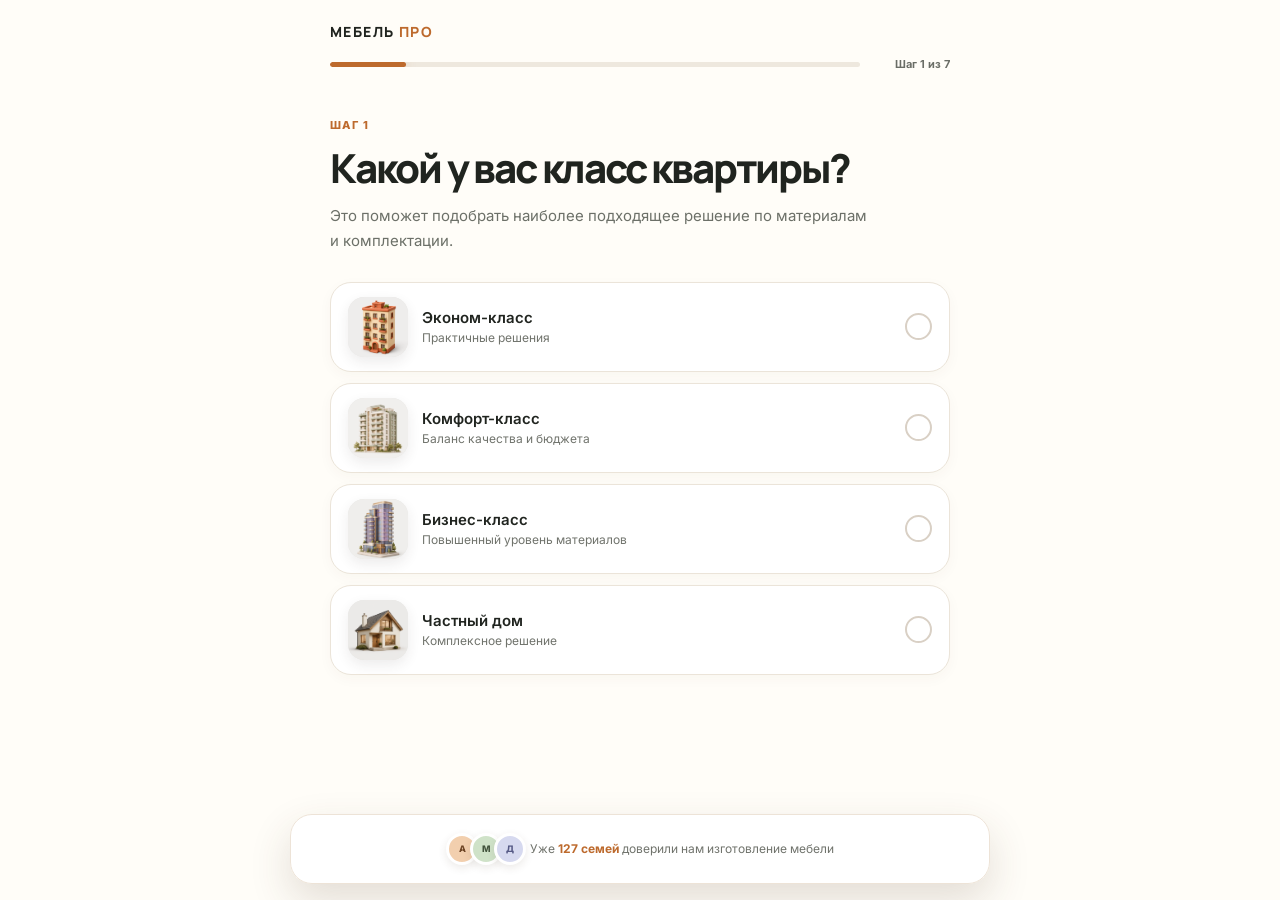
==== index.html @ 67e8ffb3 "ВЕРСИЯ КЛОДА" ====
<!doctype html>
<html lang="ru">
<head>
  <meta charset="utf-8">
  <meta name="viewport" content="width=device-width,initial-scale=1">
  <meta name="format-detection" content="telephone=no">
  <title>МЕБЕЛЬ ПРО — персональный проект мебели</title>
  <link rel="preconnect" href="https://fonts.googleapis.com">
  <link rel="preconnect" href="https://fonts.gstatic.com" crossorigin>
  <link href="https://fonts.googleapis.com/css2?family=Inter:wght@400;500;600;700&family=Manrope:wght@500;600;700;800&display=swap" rel="stylesheet">
  <link rel="stylesheet" href="styles.css">
</head>
<body>
  <svg class="svg-sprite" aria-hidden="true">
    <symbol id="i-building" viewBox="0 0 24 24"><path d="M5 21V4h10v17M9 8h2m-2 4h2m-2 4h2m4-7h4v12M3 21h18"/></symbol>
    <symbol id="i-layers" viewBox="0 0 24 24"><path d="m12 3 9 5-9 5-9-5 9-5Zm-9 10 9 5 9-5M3 17l9 5 9-5"/></symbol>
    <symbol id="i-briefcase" viewBox="0 0 24 24"><rect x="3" y="7" width="18" height="13" rx="2"/><path d="M8 7V5h8v2m-13 5h18M10 12v2h4v-2"/></symbol>
    <symbol id="i-house" viewBox="0 0 24 24"><path d="m3 11 9-8 9 8v10H5V9m5 12v-6h4v6"/></symbol>
    <symbol id="i-bolt" viewBox="0 0 24 24"><path d="m13 2-8 12h7l-1 8 8-12h-7l1-8Z"/></symbol>
    <symbol id="i-calendar" viewBox="0 0 24 24"><rect x="3" y="5" width="18" height="16" rx="2"/><path d="M8 3v4m8-4v4M3 10h18"/></symbol>
    <symbol id="i-eye" viewBox="0 0 24 24"><path d="M2 12s4-7 10-7 10 7 10 7-4 7-10 7S2 12 2 12Z"/><circle cx="12" cy="12" r="3"/></symbol>
    <symbol id="i-kitchen" viewBox="0 0 24 24"><path d="M3 5h18v14H3zM3 11h18M8 11v8m8-8v8M6 8h2m8 0h2"/></symbol>
    <symbol id="i-wardrobe" viewBox="0 0 24 24"><rect x="4" y="3" width="16" height="18" rx="1"/><path d="M12 3v18m-3-9h1m4 0h1"/></symbol>
    <symbol id="i-hanger" viewBox="0 0 24 24"><path d="M12 7a2 2 0 1 0-2-2m2 2v3L3 17h18l-9-7"/></symbol>
    <symbol id="i-bed" viewBox="0 0 24 24"><path d="M3 19v-8h18v8M5 11V7h6a3 3 0 0 1 3 3v1m-9 5h16M5 19v2m14-2v2"/></symbol>
    <symbol id="i-door" viewBox="0 0 24 24"><path d="M5 21V3h13v18M9 3v18m5-9h.01M3 21h18"/></symbol>
    <symbol id="i-mirror" viewBox="0 0 24 24"><rect x="6" y="3" width="12" height="15" rx="6"/><path d="M12 18v3m-4 0h8"/></symbol>
    <symbol id="i-bath" viewBox="0 0 24 24"><path d="M3 12h18v3a5 5 0 0 1-5 5H8a5 5 0 0 1-5-5v-3Zm2 0V6a3 3 0 0 1 6 0v1M7 20v2m10-2v2"/></symbol>
    <symbol id="i-tv" viewBox="0 0 24 24"><rect x="3" y="5" width="18" height="13" rx="2"/><path d="M8 22h8m-4-4v4"/></symbol>
    <symbol id="i-users" viewBox="0 0 24 24"><path d="M16 21v-2a4 4 0 0 0-4-4H6a4 4 0 0 0-4 4v2m7-10a4 4 0 1 0 0-8m13 18v-2a4 4 0 0 0-3-3.87m-2-11.9a4 4 0 0 1 0 7.75"/></symbol>
    <symbol id="i-star" viewBox="0 0 24 24"><path d="m12 2 3 6 6.5 1-4.7 4.6 1.1 6.4-5.9-3-5.9 3 1.1-6.4L2.5 9 9 8l3-6Z"/></symbol>
    <symbol id="i-check" viewBox="0 0 24 24"><path d="m5 12 4 4L19 6"/></symbol>
    <symbol id="i-arrow" viewBox="0 0 24 24"><path d="M5 12h14m-5-5 5 5-5 5"/></symbol>
    <symbol id="i-back" viewBox="0 0 24 24"><path d="M19 12H5m5-5-5 5 5 5"/></symbol>
    <symbol id="i-message" viewBox="0 0 24 24"><path d="M21 15a4 4 0 0 1-4 4H8l-5 3V7a4 4 0 0 1 4-4h10a4 4 0 0 1 4 4v8Z"/></symbol>
    <symbol id="i-shield" viewBox="0 0 24 24"><path d="M12 3 20 6v5c0 5-3.4 8.6-8 10-4.6-1.4-8-5-8-10V6l8-3Z"/><path d="m8.5 12 2.2 2.2 4.8-5"/></symbol>
    <symbol id="i-whatsapp" viewBox="0 0 24 24"><path d="M20.5 11.8a8.4 8.4 0 0 1-12.4 7.4L3.5 20.5l1.3-4.4a8.4 8.4 0 1 1 15.7-4.3Z"/><path d="M8.4 7.6c.2-.4.4-.4.7-.4h.5c.2 0 .4.1.5.4l.8 1.8c.1.3.1.5 0 .7l-.5.6c-.2.2-.2.4 0 .6.5.9 1.2 1.6 2.1 2.1.2.1.4.1.6 0l.6-.5c.2-.1.4-.1.7 0l1.8.8c.3.1.4.3.4.5v.5c0 .3-.1.5-.4.7-.4.2-.9.3-1.4.2-1-.2-2.2-.9-3.5-2.1-1.2-1.2-1.9-2.4-2.1-3.5-.1-.5 0-1 .2-1.4Z"/></symbol>
  </svg>

  <header class="topbar" id="topbar">
    <div class="brand">МЕБЕЛЬ <span>ПРО</span></div>
    <div class="progress-row">
      <div class="progress-track"><div class="progress-fill" id="progressFill"></div></div>
      <span class="progress-label" id="progressLabel">Шаг 1 из 7</span>
    </div>
  </header>

  <main class="quiz-shell" id="quizShell">
    <section class="step active" id="step-q1">
      <div class="step-label">Шаг 1</div>
      <h1>Какой у вас класс квартиры?</h1>
      <p class="step-description">Это поможет подобрать наиболее подходящее решение по материалам и комплектации.</p>
      <div class="option-list" id="q1-list"></div>
    </section>

    <section class="step" id="step-q2">
      <div class="step-label">Шаг 2</div>
      <h2>Когда нужна мебель?</h2>
      <p class="step-description">Учитываем ваши сроки, чтобы предложить реалистичный план работы.</p>
      <div class="option-list" id="q2-list"></div>
      <div class="step-actions">
        <button class="btn btn-secondary" onclick="prevStep('q2')"><svg><use href="#i-back"/></svg> Назад</button>
      </div>
    </section>

    <section class="step" id="step-q3">
      <div class="step-label">Шаг 3</div>
      <h2>Какая мебель вас интересует?</h2>
      <p class="step-description">Выберите основную зону — дальше соберём её персональную концепцию.</p>
      <div class="category-grid" id="q3-list"></div>
      <div class="step-actions single-back">
        <button class="btn btn-secondary" onclick="prevStep('q3')"><svg><use href="#i-back"/></svg> Назад</button>
      </div>
    </section>

    <section class="step" id="step-c1">
      <div class="step-label" id="c1-label">Шаг 4 · Конфигуратор</div>
      <h2 id="c1-title">Выберите форму</h2>
      <p class="step-description">Определим основу будущей композиции. Точные размеры уточним на замере.</p>
      <div class="photo-grid" id="c1-list"></div>
      <div class="step-actions">
        <button class="btn btn-secondary" onclick="prevStep('c1')"><svg><use href="#i-back"/></svg> Назад</button>
      </div>
    </section>

    <section class="step" id="step-c2">
      <div class="step-label">Шаг 5 · Конфигуратор</div>
      <h2>Выберите стиль</h2>
      <p class="step-description">Это задаст характер фасадов, материалов и деталей будущего проекта.</p>
      <div class="photo-grid" id="c2-list"></div>
      <div class="step-actions">
        <button class="btn btn-secondary" onclick="prevStep('c2')"><svg><use href="#i-back"/></svg> Назад</button>
      </div>
    </section>

    <section class="step" id="step-c3">
      <div class="step-label">Шаг 6 · Конфигуратор</div>
      <h2>Добавьте важные детали</h2>
      <p class="step-description">Выберите несколько вариантов — можно отметить все подходящие детали.</p>
      <div class="photo-grid" id="c3-list"></div>
      <div class="step-actions">
        <button class="btn btn-secondary" onclick="prevStep('c3')"><svg><use href="#i-back"/></svg> Назад</button>
        <button class="btn btn-primary" onclick="nextStep('c3')">Продолжить <svg><use href="#i-arrow"/></svg></button>
      </div>
    </section>

    <section class="step" id="step-form">
      <div class="step-label">Шаг 7 · Почти готово</div>
      <h2>Куда отправить результат?</h2>
      <p class="step-description">Оставьте контакты, чтобы получить ориентир по стоимости. После этого вы перейдёте на страницу с полезными материалами и сможете написать менеджеру в WhatsApp.</p>
      <div class="form-card">
        <label for="inp-name">Ваше имя</label>
        <input id="inp-name" type="text" autocomplete="given-name" placeholder="Как вас зовут?">
        <span class="field-error" id="err-name">Пожалуйста, введите имя</span>
        <label for="inp-phone">Номер WhatsApp</label>
        <input id="inp-phone" type="tel" autocomplete="tel" value="+7 " placeholder="+7 (___) ___-__-__">
        <span class="field-error" id="err-phone">Введите корректный номер телефона</span>
        <p class="privacy">Нажимая кнопку, вы соглашаетесь на обработку данных для связи по вашей заявке.</p>
      </div>
      <div class="step-actions">
        <button class="btn btn-secondary" onclick="prevStep('form')"><svg><use href="#i-back"/></svg> Назад</button>
        <button class="btn btn-primary" onclick="submitForm()">Создать проект <svg><use href="#i-arrow"/></svg></button>
      </div>
    </section>

    <section class="step loading-step" id="step-loading">
      <div class="loading-mark"><span></span><span></span><span></span></div>
      <div class="step-label">Персональная подборка</div>
      <h2>Создаём ваш проект</h2>
      <p class="step-description">Собираем выбранные параметры в единую концепцию.</p>
      <div class="loading-list" id="loadingList">
        <div><i></i><span>Анализируем выбранную конфигурацию</span></div>
        <div><i></i><span>Подбираем материалы и стиль</span></div>
        <div><i></i><span>Формируем концепцию</span></div>
        <div><i></i><span>Рассчитываем ориентировочную стоимость</span></div>
      </div>
    </section>

        <section class="step result-step" id="step-result">
      <div class="result-status"><div class="status-check"><svg><use href="#i-check"/></svg></div><div class="step-label">Персональная концепция готова</div><h2 id="resultHeadline">Ваша концепция готова</h2></div>
      <div class="result-badges" id="resultParams"></div><div class="result-details" id="resultDetails"></div>
      <div class="estimate"><span>Ориентировочная стоимость</span><strong id="priceValue">от 800 000 до 1 500 000 ₸</strong><p id="priceHeadline">Это предварительный ориентир. Точную конфигурацию и смету подготовим после бесплатного замера.</p></div>
      <a class="btn-whatsapp" id="waMainBtn" href="#" target="_blank" rel="noopener"><svg><use href="#i-whatsapp"/></svg> Обсудить бесплатный замер в WhatsApp</a>
      <div class="reference-hero reference-hero--big"><div class="insta-mock"><div class="insta-mock-head"><span class="insta-avatar">🛋️</span><b>furniture_pro</b><span class="insta-dots">•••</span></div><div class="insta-mock-photo"><div class="insta-furniture-art"><span>✦</span></div></div></div><div class="reference-hero-body"><span class="section-label">Есть референс?</span><h3>Мы реализуем любую вашу фантазию</h3><p>Нашли красивую мебель в Pinterest, Instagram или Google — просто пришлите фото. Адаптируем дизайн один в один под размеры и материалы вашего пространства.</p><div class="reference-sources"><span>📌 Pinterest</span><span>📷 Instagram</span><span>🔍 Google</span></div><a class="btn-whatsapp" href="https://wa.me/77766387416?text=Здравствуйте!%20Хочу%20прислать%20референс%20мебели" target="_blank" rel="noopener"><svg><use href="#i-whatsapp"/></svg> Отправить референс менеджеру</a></div></div>
    </section>
  </main>

  <aside class="trust-dock" id="trustDock">
    <div class="trust-message">
      <div class="buyer-avatars" aria-hidden="true"><span>А</span><span>М</span><span>Д</span></div>
      <span>Уже <strong>127 семей</strong> доверили нам изготовление мебели</span>
    </div>
  </aside>

  <div class="warming" id="warming">
    

    <section class="portfolio-section content-section">
      <header><span class="section-label">Портфолио</span><h2>Реализованные проекты</h2></header>
      <div class="portfolio-track" id="portfolioCarousel"></div>
    </section>

    <section class="process-section content-section">
      <div class="section-copy"><span class="section-label">Без хаоса и сюрпризов</span><h2>Процесс работы с нами</h2><p>Фиксируем каждый этап и сроки заранее: вы понимаете, что происходит сегодня и когда мебель будет у вас дома.</p></div>
      <div class="process-list" id="processSteps"></div>
    </section>

            <section class="payment-section content-section"><div class="section-copy"><span class="section-label">Безопасная оплата</span><h2>Прозрачная схема — от договора до установки</h2><p>Каждый этап оплаты привязан к результату: вы платите за уже сделанную работу, а не за обещания.</p></div><div class="payment-chain"><div class="chain-step"><span class="chain-icon">📄</span><b>Договор</b><small>Фиксируем проект, сроки и стоимость</small></div><div class="chain-arrow">→</div><div class="chain-step"><span class="chain-icon">💰</span><b>Предоплата 30%</b><small>Запускаем производство</small></div><div class="chain-arrow">→</div><div class="chain-step"><span class="chain-icon">🛠️</span><b>Установка</b><small>Монтируем мебель у вас дома</small></div><div class="chain-arrow">→</div><div class="chain-step"><span class="chain-icon">✓</span><b>Оплата 70%</b><small>После проверки результата</small></div></div><a class="btn-whatsapp payment-whatsapp" href="https://wa.me/77766387416" target="_blank" rel="noopener"><svg><use href="#i-whatsapp"/></svg> Уточнить условия оплаты</a></section><section class="reviews-section content-section">
      <header><span class="section-label">Отзывы</span><h2>Что говорят владельцы наших проектов</h2></header>
      <div class="reviews-grid" id="reviewsList"></div>
    </section>

    <section class="faq-section content-section">
      <div><span class="section-label">Вопросы и ответы</span><h2>Что важно знать до начала проекта</h2></div>
      <div id="faqList"></div>
    </section>

            <section class="final-cta content-section"><div class="final-cta-simple"><span class="section-label">Готовы обсудить проект?</span><h2>Напишите нам — рассчитаем стоимость и согласуем бесплатный замер</h2><a class="btn-whatsapp" href="https://wa.me/77766387416" target="_blank" rel="noopener"><svg><use href="#i-whatsapp"/></svg> Написать в WhatsApp</a></div></section>
  </div>

  <script src="script.js"></script>
</body>
</html>
---- styles.css ----
:root{--bg:#fffdf8;--card:#fff;--soft:#f8f0e5;--text:#20241f;--muted:#70736c;--line:#ece5da;--accent:#bd6a2d;--accent-hover:#9f521e;--accent-soft:#f8e5d3;--sage:#dfeadc;--sky:#dcecf2;--peach:#f8dfcc;--lavender:#e5e0f2;--butter:#f7e9b8;--wa:#25d366;--shadow:0 15px 38px rgba(86,61,36,.09)}
*{box-sizing:border-box}html{scroll-behavior:smooth}body{margin:0;background:var(--bg);color:var(--text);font-family:Inter,Arial,sans-serif;-webkit-font-smoothing:antialiased}button,input{font:inherit}button,a{-webkit-tap-highlight-color:transparent}.svg-sprite{position:absolute;width:0;height:0;overflow:hidden}.topbar{position:sticky;top:0;z-index:40;width:min(620px,calc(100% - 32px));margin:auto;padding:22px 0 15px;background:rgba(248,246,242,.94);backdrop-filter:blur(14px)}.brand{font-family:Manrope,sans-serif;font-size:13px;letter-spacing:.1em;font-weight:800;margin-bottom:16px}.brand span{color:var(--accent)}.progress-row{display:flex;align-items:center;gap:12px}.progress-track{height:4px;flex:1;background:#e8e1d7;border-radius:99px;overflow:hidden}.progress-fill{height:100%;width:14.285%;background:var(--accent);border-radius:99px;transition:width .45s cubic-bezier(.22,1,.36,1)}.progress-label{min-width:78px;text-align:right;font-size:11px;color:var(--muted);font-weight:600}.quiz-shell{width:min(620px,calc(100% - 32px));margin:0 auto;padding:32px 0 120px;min-height:calc(100vh - 100px)}.step{display:none;opacity:0;transform:translateY(18px)}.step.active{display:block;animation:stepIn .5s cubic-bezier(.22,1,.36,1) forwards}@keyframes stepIn{to{opacity:1;transform:none}}.step-label,.section-label{display:block;margin-bottom:13px;color:var(--accent);font-size:11px;font-weight:700;text-transform:uppercase;letter-spacing:.13em}.step h1,.step h2,.content-section h2{font-family:Manrope,sans-serif;margin:0;color:var(--text);font-weight:700;letter-spacing:-.045em;line-height:1.13}.step h1,.step h2{font-size:clamp(29px,6vw,40px)}.step-description{margin:14px 0 28px;color:var(--muted);font-size:14px;line-height:1.65;max-width:540px}.option-list{display:grid;gap:11px}.option{width:100%;min-height:72px;padding:14px 16px;border:1px solid var(--line);border-radius:18px;background:var(--card);display:flex;align-items:center;gap:14px;text-align:left;color:var(--text);cursor:pointer;transition:transform .22s,border-color .22s,background .22s,box-shadow .22s}.option:hover{transform:translateY(-2px);border-color:#cfb69d;box-shadow:var(--shadow)}.option.selected{border-color:var(--accent);background:#fcf8f3;box-shadow:0 0 0 3px rgba(169,119,70,.1)}.option-icon,.category-icon{display:grid;place-items:center;flex:none;background:var(--soft);color:var(--accent)}.option-icon{width:42px;height:42px;border-radius:13px}.option-icon svg,.category-icon svg{width:21px;height:21px;fill:none;stroke:currentColor;stroke-width:1.7;stroke-linecap:round;stroke-linejoin:round}.option-text strong{display:block;font-size:14px;font-weight:600}.option-text small{display:block;margin-top:3px;color:var(--muted);font-size:11px}.option-check{margin-left:auto;width:24px;height:24px;border:1.5px solid #d9d0c5;border-radius:50%;display:grid;place-items:center;color:white;transition:.22s}.option-check svg{width:14px;height:14px;fill:none;stroke:currentColor;stroke-width:2.2}.option.selected .option-check{border-color:var(--accent);background:var(--accent)}.category-grid{display:grid;grid-template-columns:repeat(2,1fr);gap:11px}.category-option{min-height:132px;padding:16px;border:1px solid var(--line);border-radius:20px;background:var(--card);color:var(--text);display:flex;flex-direction:column;align-items:flex-start;justify-content:space-between;text-align:left;cursor:pointer;transition:.22s}.category-option:hover{transform:translateY(-2px);box-shadow:var(--shadow)}.category-option.selected{border-color:var(--accent);background:#fcf8f3;box-shadow:0 0 0 3px rgba(169,119,70,.1)}.category-icon{width:44px;height:44px;border-radius:14px}.category-option span:last-child{font-size:13px;font-weight:600}.category-option.selected .category-icon{background:var(--accent);color:white}.step-actions{display:flex;gap:10px;margin-top:26px}.step-actions .btn-primary{flex:1}.single-back{justify-content:flex-start}.single-back .btn-secondary{flex:0}.btn{min-height:52px;border-radius:15px;padding:13px 19px;border:0;display:inline-flex;align-items:center;justify-content:center;gap:9px;font-size:13px;font-weight:700;cursor:pointer;transition:transform .2s,background .2s,box-shadow .2s,opacity .2s}.btn svg{width:18px;height:18px;fill:none;stroke:currentColor;stroke-width:1.8}.btn-primary{background:var(--accent);color:white;box-shadow:0 10px 24px rgba(169,119,70,.2)}.btn-primary:hover:not(:disabled){background:var(--accent-hover);transform:translateY(-1px)}.btn-primary:disabled{opacity:.38;cursor:not-allowed;box-shadow:none}.btn-secondary{background:transparent;color:var(--muted);border:1px solid var(--line)}.btn-secondary:hover{background:var(--card);color:var(--text)}.photo-grid{display:grid;grid-template-columns:repeat(2,1fr);gap:12px}.photo-option{position:relative;overflow:hidden;border:1px solid var(--line);border-radius:20px;background:var(--card);color:var(--text);text-align:left;padding:0;cursor:pointer;transition:transform .25s,border-color .25s,box-shadow .25s}.photo-option:hover{transform:translateY(-3px);box-shadow:var(--shadow)}.photo-option.selected{border-color:var(--accent);box-shadow:0 0 0 3px rgba(169,119,70,.12)}.photo-option img,.photo-placeholder{display:block;width:100%;aspect-ratio:4/3;object-fit:cover}.photo-placeholder{position:relative;background:var(--soft)}.photo-placeholder:before{content:"";position:absolute;inset:19% 17%;border:1px solid #cbb8a6;border-radius:9px}.photo-placeholder:after{content:"Визуал в разработке";position:absolute;left:12px;bottom:10px;font-size:9px;letter-spacing:.08em;text-transform:uppercase;color:var(--accent);font-weight:700}.photo-caption{display:flex;align-items:center;justify-content:space-between;gap:8px;padding:13px 14px 15px;font-size:12px;font-weight:600}.photo-check{position:absolute;right:10px;top:10px;width:25px;height:25px;border-radius:50%;background:rgba(255,255,255,.92);border:1px solid #d8cfc5;display:grid;place-items:center;color:transparent}.photo-check svg{width:14px;height:14px;fill:none;stroke:currentColor;stroke-width:2.2}.photo-option.selected .photo-check{background:var(--accent);border-color:var(--accent);color:white}.form-card{padding:22px;border:1px solid var(--line);border-radius:22px;background:var(--card);box-shadow:var(--shadow)}.form-card label{display:block;margin:16px 0 7px;font-size:10px;font-weight:700;letter-spacing:.1em;text-transform:uppercase;color:var(--muted)}.form-card label:first-child{margin-top:0}.form-card input{width:100%;height:53px;padding:0 15px;border:1px solid var(--line);border-radius:14px;background:var(--bg);outline:none;color:var(--text);font-size:14px;transition:.2s}.form-card input:focus{border-color:var(--accent);background:white;box-shadow:0 0 0 3px rgba(169,119,70,.09)}.form-card input.error{border-color:#bb5545}.field-error{display:none;margin-top:6px;color:#bb5545;font-size:11px}.field-error.show{display:block}.privacy{margin:14px 0 0;color:#9a958e;font-size:10px;line-height:1.5}.trust-dock{position:fixed;left:50%;bottom:16px;z-index:50;transform:translateX(-50%);width:min(640px,calc(100% - 24px));min-height:54px;padding:10px 14px;border:1px solid rgba(229,222,212,.9);border-radius:18px;background:rgba(255,255,255,.9);backdrop-filter:blur(16px);box-shadow:0 16px 40px rgba(44,35,27,.12);display:flex;align-items:center;justify-content:space-between;gap:12px;color:var(--muted);font-size:10px;transition:.3s}.trust-dock>div{display:flex;align-items:center;gap:9px}.trust-dock svg{width:18px;height:18px;fill:none;stroke:var(--accent);stroke-width:1.7;flex:none}.trust-dock .rating{color:var(--text);font-size:12px}.trust-dock.hidden{opacity:0;transform:translate(-50%,20px);pointer-events:none}.loading-step{text-align:center;padding-top:50px}.loading-mark{height:74px;display:flex;align-items:flex-end;justify-content:center;gap:7px;margin-bottom:26px}.loading-mark span{width:9px;border-radius:99px;background:var(--accent);animation:bars 1.2s ease-in-out infinite}.loading-mark span:nth-child(1){height:30px}.loading-mark span:nth-child(2){height:55px;animation-delay:.15s}.loading-mark span:nth-child(3){height:40px;animation-delay:.3s}@keyframes bars{50%{height:20px;opacity:.45}}.loading-list{margin:30px auto 0;max-width:430px;text-align:left;display:grid;gap:12px}.loading-list div{display:flex;align-items:center;gap:11px;color:#99938b;font-size:12px;transition:.35s}.loading-list i{width:20px;height:20px;border:1px solid var(--line);border-radius:50%;position:relative}.loading-list div.done{color:var(--text)}.loading-list div.done i{background:var(--accent);border-color:var(--accent)}.loading-list div.done i:after{content:"";position:absolute;width:5px;height:9px;border-right:2px solid white;border-bottom:2px solid white;transform:rotate(45deg);left:7px;top:3px}.result-visual{overflow:hidden;margin-bottom:27px;border-radius:24px;background:var(--soft);box-shadow:var(--shadow)}.result-visual img,.result-visual .photo-placeholder{aspect-ratio:16/10;width:100%;object-fit:cover}.result-badges{display:flex;flex-wrap:wrap;gap:7px;margin:20px 0}.badge{padding:7px 11px;border-radius:99px;background:var(--accent-soft);border:1px solid #dfc8b2;color:#77502f;font-size:10px;font-weight:600}.result-details{display:flex;gap:10px;overflow-x:auto;padding:4px 0}.detail-mini{min-width:82px;padding:11px;border:1px solid var(--line);border-radius:15px;background:white;font-size:10px;color:var(--muted)}.estimate{margin:22px 0;padding:22px;border-radius:20px;background:#262523;color:white}.estimate span{display:block;margin-bottom:7px;color:#c9c3bc;font-size:10px;text-transform:uppercase;letter-spacing:.1em}.estimate strong{display:block;font-family:Manrope,sans-serif;font-size:clamp(22px,5vw,29px);letter-spacing:-.045em}.estimate p{margin:8px 0 0;color:#aaa59f;font-size:11px;line-height:1.5}.btn-whatsapp{width:100%;min-height:54px;padding:14px 19px;border-radius:16px;background:var(--wa);color:#103b21;text-decoration:none;display:flex;align-items:center;justify-content:center;gap:10px;font-size:13px;font-weight:700;transition:.2s}.btn-whatsapp:hover{transform:translateY(-2px);box-shadow:0 12px 28px rgba(37,211,102,.2)}.btn-whatsapp svg{width:20px;height:20px;fill:none;stroke:currentColor;stroke-width:1.8}.reference-card{margin-top:16px;padding:19px;border:1px solid var(--line);border-radius:20px;background:var(--card);display:flex;align-items:center;justify-content:space-between;gap:18px}.reference-card span{font-size:9px;text-transform:uppercase;letter-spacing:.1em;color:var(--accent);font-weight:700}.reference-card h3{margin:5px 0 0;font-family:Manrope,sans-serif;font-size:14px;line-height:1.35}.reference-card a{flex:none;color:var(--accent-hover);font-size:11px;font-weight:700}.warming{display:none;background:var(--bg)}.warming.visible{display:block;animation:stepIn .6s ease forwards}.content-section{width:min(1080px,calc(100% - 32px));margin:auto;padding:90px 0;border-top:1px solid var(--line)}.content-section h2{font-size:clamp(31px,5vw,54px);max-width:760px}.content-section p{color:var(--muted);font-size:14px;line-height:1.75}.warm-hero>div:first-child{max-width:760px}.stats{margin-top:50px;display:grid;grid-template-columns:repeat(3,1fr);border:1px solid var(--line);border-radius:24px;overflow:hidden;background:var(--line);gap:1px}.stats div{padding:28px;background:var(--card)}.stats strong{display:block;font-family:Manrope,sans-serif;color:var(--accent);font-size:34px;letter-spacing:-.06em}.stats span{font-size:11px;color:var(--muted)}.portfolio-section header,.reviews-section header{display:flex;justify-content:space-between;align-items:flex-end;gap:30px;margin-bottom:34px}.portfolio-track{display:flex;gap:14px;overflow-x:auto;padding-bottom:10px;scroll-snap-type:x mandatory}.case-card{flex:0 0 280px;overflow:hidden;border-radius:22px;background:var(--card);border:1px solid var(--line);scroll-snap-align:start}.case-card .photo-placeholder{aspect-ratio:4/3}.case-info{padding:16px}.case-info strong{font-size:13px}.case-info span{display:block;margin-top:4px;color:var(--muted);font-size:10px}.process-section{display:grid;grid-template-columns:.9fr 1.1fr;gap:70px}.section-copy{position:sticky;top:120px;align-self:start}.process-list{display:grid}.process-item{display:grid;grid-template-columns:42px 1fr;gap:18px;padding:24px 0;border-top:1px solid var(--line)}.process-item b{color:var(--accent);font-size:11px}.process-item h3{margin:0 0 7px;font-family:Manrope,sans-serif;font-size:17px}.process-item p{margin:0;font-size:12px}.payment-section{display:grid;grid-template-columns:1fr 1fr;align-items:center;gap:70px}.payment-visual{display:flex;align-items:center;gap:16px}.payment-visual div{flex:1;padding:26px;border:1px solid var(--line);border-radius:22px;background:var(--card);text-align:center}.payment-visual strong{display:block;font-family:Manrope,sans-serif;font-size:36px;color:var(--accent)}.payment-visual span{font-size:10px;color:var(--muted)}.payment-visual i{width:32px;height:1px;background:var(--line)}.reviews-grid{display:grid;grid-template-columns:repeat(3,1fr);gap:12px}.review{padding:22px;border:1px solid var(--line);border-radius:22px;background:var(--card)}.review strong{font-size:12px}.review small{display:block;margin:4px 0 14px;color:var(--muted);font-size:9px}.review p{margin:0;font-size:11px}.faq-section{display:grid;grid-template-columns:.8fr 1.2fr;gap:70px}.faq-item{border-top:1px solid var(--line)}.faq-question{width:100%;padding:21px 0;border:0;background:none;display:flex;align-items:center;justify-content:space-between;gap:15px;text-align:left;font-weight:600;color:var(--text)}.faq-question span:last-child{font-size:22px;color:var(--accent);transition:.25s}.faq-answer{max-height:0;overflow:hidden;color:var(--muted);font-size:12px;line-height:1.65;transition:max-height .35s}.faq-item.open .faq-answer{max-height:220px;padding-bottom:19px}.faq-item.open .faq-question span:last-child{transform:rotate(45deg)}.final-cta{text-align:center;border:0}.final-cta h2{margin-inline:auto}.final-cta p{margin-bottom:25px}.final-cta .btn-whatsapp{max-width:360px;margin:auto}
@media(max-width:720px){.topbar,.quiz-shell{width:min(100% - 28px,620px)}.topbar{padding-top:17px}.quiz-shell{padding-top:24px}.category-option{min-height:116px}.step-actions{position:relative}.btn{padding-inline:15px}.photo-grid{gap:10px}.content-section{padding:60px 0}.stats{grid-template-columns:1fr}.portfolio-section header,.reviews-section header{display:block}.process-section,.payment-section,.faq-section{grid-template-columns:1fr;gap:34px}.section-copy{position:static}.reviews-grid{grid-template-columns:1fr}.reference-card{display:block}.reference-card a{display:inline-block;margin-top:14px}.trust-dock{bottom:8px}.trust-dock .rating{display:none}}@media(max-width:390px){.category-grid{gap:8px}.category-option{min-height:108px;padding:13px}.photo-caption{padding-inline:10px}.step h1,.step h2{font-size:27px}.trust-dock{font-size:9px}}
@media(prefers-reduced-motion:reduce){*,*::before,*::after{scroll-behavior:auto!important;animation-duration:.01ms!important;transition-duration:.01ms!important}}

/* Rich answer illustrations */
.option-icon{position:relative;isolation:isolate;width:50px;height:50px;border:0;border-radius:16px;overflow:hidden;box-shadow:inset 0 -5px 0 rgba(73,52,35,.07),0 5px 12px rgba(63,47,33,.1);transition:transform .22s,box-shadow .22s}
.option-icon::before{content:"";position:absolute;width:24px;height:24px;right:-5px;top:-4px;border-radius:50%;background:rgba(255,255,255,.65);z-index:-1}
.option-icon::after{content:"";position:absolute;width:17px;height:7px;left:17px;bottom:5px;border-radius:50%;background:rgba(50,40,30,.12);filter:blur(3px);z-index:-1}
.option-icon svg{width:25px;height:25px;stroke-width:1.9;filter:drop-shadow(0 2px 1px rgba(55,38,26,.13));transform:translateY(-1px)}
.option:hover .option-icon,.option.selected .option-icon{transform:translateY(-2px) rotate(-2deg);box-shadow:inset 0 -5px 0 rgba(73,52,35,.06),0 8px 16px rgba(63,47,33,.13)}
.option-icon--econom{background:#ffe2b8;color:#a85628}.option-icon--comfort{background:#dcebcf;color:#497248}.option-icon--business{background:#dedcf3;color:#5d568f}.option-icon--private-house{background:#d8ecf0;color:#35717c}
.option-icon--urgent{background:#ffe1bd;color:#bd612b}.option-icon--month{background:#dce8f5;color:#426f9f}.option-icon--looking{background:#eadcf0;color:#84568c}

/* Stronger social-proof dock */
.trust-dock{width:min(700px,calc(100% - 24px));min-height:70px;padding:11px 18px;border-radius:22px;font-size:12px;background:rgba(255,255,255,.95)}
.trust-message,.rating{display:flex;align-items:center}.trust-message{gap:15px;line-height:1.35}.trust-message>span>strong{color:var(--text);font-weight:700}
.buyer-avatars{display:flex;min-width:75px}.buyer-avatars span{width:32px;height:32px;margin-right:-8px;border:2px solid white;border-radius:50%;display:grid;place-items:center;background:#f2cfae;color:#704727;font-size:9px;font-weight:800;box-shadow:0 3px 9px rgba(65,49,34,.1)}.buyer-avatars span:nth-child(2){background:#cfe2c8;color:#43543d}.buyer-avatars span:nth-child(3){background:#d6d9ef;color:#555985}
.trust-dock .rating{flex:none;gap:9px;color:var(--text)}.rating-stars{display:flex;gap:2px}.trust-dock .rating-stars svg{width:16px;height:16px;fill:#e1a13b;stroke:#e1a13b;stroke-width:1.5}.trust-dock .rating strong{font-family:Manrope,sans-serif;font-size:16px}
@media(max-width:720px){.trust-dock{min-height:66px;padding:9px 12px}.trust-message{gap:10px;font-size:11px}.buyer-avatars{min-width:65px}.buyer-avatars span{width:29px;height:29px}.trust-dock .rating{display:flex}.rating-stars svg:nth-child(n+4){display:none}.trust-dock .rating-stars svg{width:15px;height:15px}.trust-dock .rating strong{font-size:14px}}
@media(max-width:430px){.trust-message{font-size:10px}.trust-message>span{max-width:190px}.buyer-avatars{min-width:58px}.buyer-avatars span{width:27px;height:27px}.rating-stars{display:none}}

/* Reference-inspired bright art direction */
body{background:var(--bg);background-image:radial-gradient(circle at 8% 9%,rgba(247,233,184,.26) 0 5%,transparent 5.2%),radial-gradient(circle at 93% 34%,rgba(220,236,242,.3) 0 7%,transparent 7.2%)}
.topbar{background:rgba(255,253,248,.94)}.brand{font-size:14px}.brand span{color:var(--accent)}.progress-track{height:5px;background:#eee8de}.progress-fill{background:var(--accent);box-shadow:0 0 12px rgba(189,106,45,.28)}.progress-label{color:#6a6d66;font-weight:700}
.step-label,.section-label{color:var(--accent);font-weight:800}.step h1,.step h2{font-weight:800;letter-spacing:-.055em}.step-description{font-size:15px;color:#6c7068}
.option{min-height:80px;padding:14px 17px;border-radius:21px;border-color:#ebe4d9;box-shadow:0 4px 14px rgba(75,57,38,.035)}.option:hover{border-color:#d89b6c;box-shadow:0 14px 30px rgba(92,61,34,.11)}.option.selected{border-color:var(--accent);background:#fff8f1;box-shadow:0 0 0 4px rgba(189,106,45,.11),0 12px 26px rgba(102,62,27,.09)}.option-text strong{font-size:15px}.option-text small{font-size:12px}.option-check{width:27px;height:27px;background:#fff;border-width:2px}.option.selected .option-check{background:var(--accent);border-color:var(--accent)}
.option-icon{width:55px;height:55px;border-radius:18px;box-shadow:inset 0 -6px 0 rgba(73,52,35,.07),0 7px 15px rgba(63,47,33,.12)}.option-icon::before{width:28px;height:28px}.option-icon::after{width:23px;left:16px}.option-icon svg{width:29px;height:29px;stroke-width:2;filter:drop-shadow(0 3px 1px rgba(55,38,26,.16))}
.option-icon--econom{background:#ffdca8;color:#a84f22}.option-icon--comfort{background:#cae6c1;color:#3f7846}.option-icon--business{background:#d9d2f2;color:#62549d}.option-icon--private-house{background:#cce9ed;color:#277887}.option-icon--urgent{background:#ffd3ac;color:#b95725}.option-icon--month{background:#cfe4f7;color:#3975a6}.option-icon--looking{background:#ead0ef;color:#88518f}
.btn{min-height:57px;border-radius:18px;font-size:14px}.btn-primary{background:var(--accent);box-shadow:0 13px 27px rgba(189,106,45,.25)}.btn-primary:hover:not(:disabled){background:var(--accent-hover);box-shadow:0 16px 31px rgba(159,82,30,.24)}.btn-secondary{background:#fff;border-color:#e8e0d4}
.category-grid{gap:13px}.category-option{position:relative;overflow:hidden;min-height:145px;border:0;border-radius:24px;box-shadow:0 8px 22px rgba(72,56,38,.07)}.category-option:nth-child(6n+1){background:#f9e8d8}.category-option:nth-child(6n+2){background:#e5efdf}.category-option:nth-child(6n+3){background:#e1edf3}.category-option:nth-child(6n+4){background:#ede7f5}.category-option:nth-child(6n+5){background:#f8edc9}.category-option:nth-child(6n+6){background:#f3dfdc}.category-option::after{content:"";position:absolute;width:72px;height:72px;right:-22px;top:-24px;border-radius:50%;background:rgba(255,255,255,.5)}.category-option:hover{transform:translateY(-4px) scale(1.01);box-shadow:0 16px 31px rgba(76,56,36,.12)}.category-option.selected{border:2px solid var(--accent);background:#fff6ed;box-shadow:0 0 0 4px rgba(189,106,45,.1),0 15px 30px rgba(75,52,30,.1)}.category-option span:last-child{font-size:14px;font-weight:700}.category-icon{position:relative;z-index:1;width:56px;height:56px;border-radius:19px;background:white;box-shadow:inset 0 -5px 0 rgba(50,40,30,.055),0 7px 15px rgba(65,48,31,.1)}.category-icon svg{width:28px;height:28px;stroke-width:1.9;filter:drop-shadow(0 2px 1px rgba(55,38,26,.14))}.category-icon--kitchen{color:#bd692c}.category-icon--wardrobe{color:#55834d}.category-icon--walkin-closet{color:#4f7893}.category-icon--bedroom{color:#8064a0}.category-icon--hallway{color:#a0782d}.category-icon--vanity{color:#a15f67}.category-icon--bathroom{color:#3b8291}.category-icon--tv-zone{color:#ad5e35}.category-option.selected .category-icon{background:#fff;color:var(--accent)}
.photo-grid{gap:14px}.photo-option{border:0;border-radius:24px;box-shadow:0 8px 22px rgba(67,52,36,.08)}.photo-option:hover{transform:translateY(-5px);box-shadow:0 18px 34px rgba(75,54,33,.13)}.photo-option.selected{border:2px solid var(--accent);box-shadow:0 0 0 4px rgba(189,106,45,.11),0 18px 34px rgba(75,54,33,.1)}.photo-option img,.photo-placeholder{aspect-ratio:4/3}.photo-placeholder{background:#f6e8d8}.photo-option:nth-child(4n+2) .photo-placeholder{background:#e3eddf}.photo-option:nth-child(4n+3) .photo-placeholder{background:#deebf0}.photo-option:nth-child(4n+4) .photo-placeholder{background:#eae2f2}.photo-placeholder:before{border:0;background:rgba(255,255,255,.52);box-shadow:inset 0 -7px 0 rgba(76,55,35,.04);transform:rotate(-3deg)}.photo-placeholder:after{color:#865125}.photo-caption{padding:15px 15px 17px;font-size:13px;background:#fff}.photo-check{width:29px;height:29px;border:0;box-shadow:0 5px 12px rgba(45,35,25,.15)}.photo-option.selected .photo-check{background:var(--accent)}
.form-card{border:0;border-radius:26px;box-shadow:0 16px 38px rgba(73,54,35,.1)}.form-card input{background:#fffdf9;border-color:#e8dfd3}.loading-mark span{background:var(--accent)}.loading-list div.done i{background:#6d9c63;border-color:#6d9c63}
.result-visual{border-radius:28px}.badge{background:#f7e5d2;border-color:#efcda9;color:#874d20}.estimate{background:#263128;border-radius:24px}.reference-card{border:0;background:#e9f0e3;box-shadow:0 10px 25px rgba(62,79,54,.08)}
.warming{background:#fffdf8}.content-section{border-top-color:#eee7dc}.stats{gap:14px;border:0;background:transparent;overflow:visible}.stats div{border-radius:24px;border:0;box-shadow:0 10px 25px rgba(72,55,37,.07)}.stats div:nth-child(1){background:#f8e5d4}.stats div:nth-child(2){background:#e5efdf}.stats div:nth-child(3){background:#e1edf3}.stats strong{color:var(--accent)}
.case-card{border:0;border-radius:25px;box-shadow:0 10px 26px rgba(70,53,34,.09)}.case-card:nth-child(3n+1) .photo-placeholder{background:#f4dfca}.case-card:nth-child(3n+2) .photo-placeholder{background:#e4eedf}.case-card:nth-child(3n+3) .photo-placeholder{background:#e1eaf1}.process-item b{width:35px;height:35px;border-radius:12px;background:#f4dfca;display:grid;place-items:center;color:#a55723}.payment-visual div:first-child{background:#f7e4d3}.payment-visual div:last-child{background:#e4efdf}.payment-visual div{border:0;box-shadow:0 10px 25px rgba(70,53,34,.07)}.review{border:0;background:#fff;box-shadow:0 11px 27px rgba(70,53,34,.08)}.review:nth-child(2){background:#f0f5ec}.review:nth-child(3){background:#f2edf6}.final-cta{position:relative;background:#f8e4d2;border-radius:32px;margin-bottom:60px;padding-inline:50px}.final-cta::before,.final-cta::after{content:"✦";position:absolute;color:#c97838}.final-cta::before{left:8%;top:20%;font-size:25px}.final-cta::after{right:8%;bottom:22%;font-size:17px}
.trust-dock{border-color:#ede3d7;box-shadow:0 17px 42px rgba(78,57,36,.16)}.buyer-avatars span{border-width:3px}.trust-message>span>strong{color:var(--accent)}
@media(max-width:720px){body{background-image:radial-gradient(circle at 5% 6%,rgba(247,233,184,.25) 0 4%,transparent 4.2%)}.step-description{font-size:14px}.category-option{min-height:126px}.category-icon{width:50px;height:50px}.photo-grid{gap:11px}.stats{gap:10px}.final-cta{border-radius:26px;padding:48px 22px}.final-cta::before,.final-cta::after{display:none}}

/* Remove decorative circles */
body{background-image:none}
.option-icon::before,.option-icon::after,.category-option::after,.final-cta::before,.final-cta::after{display:none!important}
@media(max-width:720px){body{background-image:none}}

/* Neutral tiles prepared for rendered 3D assets */
.option-icon{background:#f0f0ee!important;box-shadow:0 5px 13px rgba(51,49,44,.09),inset 0 0 0 1px rgba(55,52,46,.035)}
.category-icon{background:#efefed!important}

/* Generated 3D icon assets */
.option-icon{width:60px;height:60px;padding:0;overflow:hidden;border-radius:16px}
.option-icon img{display:block;width:100%;height:100%;object-fit:cover;transform:scale(1.08)}
.option:hover .option-icon,.option.selected .option-icon{transform:translateY(-2px);box-shadow:0 9px 18px rgba(56,51,44,.14)}
.option-icon svg{display:none}

/* Furniture category product cards */
:root{--product-bg:#f7f6f3}
.category-grid{grid-template-columns:repeat(2,minmax(0,1fr));gap:14px}
.category-option{min-height:210px;padding:0;background:var(--product-bg)!important;border:1px solid #e8e6e1;box-shadow:0 8px 20px rgba(55,52,47,.07)}
.category-option::after{display:none}
.category-media{display:flex;width:100%;height:164px;align-items:center;justify-content:center;overflow:hidden;background:var(--product-bg);padding:15px 17px 8px}
.category-media img{display:block;width:100%;height:100%;object-fit:contain;object-position:center;filter:brightness(1.025) contrast(.99)}
.category-name{width:100%;padding:8px 16px 17px;background:var(--product-bg);font-size:14px!important;font-weight:700!important}
.category-option:hover .category-media img{filter:brightness(1.025) contrast(.99)}
.category-option.selected{border:2px solid var(--accent);background:var(--product-bg)!important}
.category-option.selected .category-name{background:var(--product-bg);color:var(--accent-hover)}
@media(max-width:720px){.option-icon{width:56px;height:56px}.category-option{min-height:180px}.category-media{height:136px;padding:8px}.category-name{padding:12px 13px 14px}}
@media(max-width:390px){.category-grid{gap:10px}.category-option{min-height:164px}.category-media{height:122px;padding:7px}.category-name{font-size:12px!important}}

/* Final conversion block */
.trust-dock{justify-content:center}
.final-cta{padding:0;border:0;margin:0 auto 60px;background:transparent}
.cta-layout{display:grid;grid-template-columns:1.15fr .85fr;gap:14px}
.cta-copy,.cta-steps,.cta-action{border-radius:28px}
.cta-copy{padding:42px;background:#f6e7d9}
.cta-copy h2{font-size:clamp(30px,4vw,48px);max-width:520px}
.cta-copy p{max-width:470px;margin:17px 0 0}
.cta-steps{padding:17px;background:#e6f0e0;display:grid;gap:10px}
.cta-steps div{padding:16px;border-radius:18px;background:rgba(255,255,255,.52);display:flex;align-items:center;gap:12px}
.cta-steps b{display:grid;place-items:center;width:34px;height:34px;border-radius:12px;background:#fff;color:#8a613a;font-size:11px}
.cta-steps span{font-size:13px;font-weight:700}
.cta-action{grid-column:1/-1;padding:28px 32px;background:#e4edf4;display:grid;grid-template-columns:1fr 1.1fr auto;align-items:center;gap:18px}
.cta-action>span{font-size:10px;font-weight:800;letter-spacing:.12em;text-transform:uppercase;color:#53718a}
.cta-action strong{font-family:Manrope,sans-serif;font-size:20px;letter-spacing:-.035em}
.cta-action .btn-whatsapp{width:auto;min-width:245px}
.cta-action small{grid-column:3;font-size:10px;color:#72818b;text-align:center;margin-top:-12px}
@media(max-width:720px){.cta-layout{grid-template-columns:1fr}.cta-copy{padding:31px 24px}.cta-steps{padding:12px}.cta-action{grid-column:auto;display:flex;flex-direction:column;align-items:flex-start;padding:27px 24px}.cta-action .btn-whatsapp{width:100%}.cta-action small{margin:0;text-align:left}}

/* Warming page: conversion blocks */
.btn-whatsapp{background:#25d366;color:#fff;box-shadow:0 12px 25px rgba(37,211,102,.2)}.btn-whatsapp:hover{background:#1fbd58;color:#fff}.btn-whatsapp svg{stroke:currentColor}
.stats{grid-template-columns:repeat(3,1fr)}.stats div{min-height:185px;padding:25px}.stats svg{width:30px;height:30px;margin-bottom:22px;fill:none;stroke:var(--accent);stroke-width:1.8}.stats strong{font-size:19px;color:var(--text);letter-spacing:-.04em}.stats span{display:block;margin-top:8px;font-size:12px;line-height:1.5}
.reference-banner{padding:0!important;border:0!important;display:grid;grid-template-columns:1fr .95fr;align-items:stretch;overflow:hidden;border-radius:30px;background:#f5e7d8}.reference-copy{padding:50px 50px 48px}.reference-copy h2{font-size:clamp(34px,4.6vw,55px);max-width:520px}.reference-copy p{max-width:500px;margin:17px 0 28px}.reference-copy .btn-whatsapp{width:max-content;max-width:100%;padding-inline:24px}.reference-visual{display:flex;align-items:center;justify-content:center;padding:25px 35px 15px;background:#f1eee8}.reference-visual img{width:100%;height:100%;max-height:320px;object-fit:contain;filter:brightness(1.03) contrast(.98)}
.portfolio-section header{display:block}.portfolio-section header h2{margin-top:8px}.process-section{align-items:start}.process-list{position:relative;gap:12px}.process-list:before{content:"";position:absolute;left:18px;top:24px;bottom:24px;width:1px;background:#d8c8b8}.process-item{position:relative;grid-template-columns:42px 1fr;padding:18px 0 18px;border:0}.process-item b{position:relative;z-index:1;background:#f5e5d5}.process-time{display:inline-block;margin-bottom:5px;color:#9d5a2a;font-size:10px;font-weight:800;letter-spacing:.08em;text-transform:uppercase}.process-item h3{font-size:18px}.process-item p{max-width:420px}
.payment-section{padding:74px 0}.payment-visual{padding:24px;border-radius:28px;background:#f1f5f7;gap:12px}.payment-visual div{min-height:150px;display:grid;place-content:center;padding:22px;border-radius:21px}.payment-visual i.payment-lock{display:grid;place-items:center;flex:0 0 52px;width:52px;height:52px;border-radius:17px;background:#fff;box-shadow:0 8px 20px rgba(61,78,88,.12)}.payment-lock svg{width:26px;height:26px;fill:none;stroke:#52748c;stroke-width:1.8}
.reviews-grid{display:flex;gap:16px;overflow-x:auto;padding:4px 2px 16px;scroll-snap-type:x mandatory}.review{display:block;flex:0 0 min(330px,83vw);padding:0;overflow:hidden;scroll-snap-align:start}.review-media{height:200px;display:grid;place-items:center;background:#edf0ec;color:#7a8379;font-size:11px;font-weight:700}.review:nth-child(2) .review-media{background:#f3e5d7}.review:nth-child(3) .review-media{background:#e4edf2}.review-body{padding:20px}.review p{font-size:12px;line-height:1.65}
.guarantee-section h2{margin-top:8px}.guarantee-grid{display:grid;grid-template-columns:repeat(4,1fr);gap:12px;margin-top:32px}.guarantee-grid article{min-height:220px;padding:23px;border-radius:24px;background:#f6f2ec}.guarantee-grid article:nth-child(2){background:#e9f1e4}.guarantee-grid article:nth-child(3){background:#e6eef4}.guarantee-grid article:nth-child(4){background:#f4e6da}.guarantee-icon{display:grid;place-items:center;width:47px;height:47px;margin-bottom:30px;border-radius:15px;background:rgba(255,255,255,.75)}.guarantee-icon svg{width:24px;height:24px;fill:none;stroke:#8f572d;stroke-width:1.8}.guarantee-grid strong{display:block;font-family:Manrope,sans-serif;font-size:15px;letter-spacing:-.03em}.guarantee-grid p{margin:8px 0 0;font-size:11px;line-height:1.55}
.final-cta-card{display:grid;grid-template-columns:1.15fr .85fr;align-items:center;overflow:hidden;border-radius:31px;background:#f5e7d8}.final-cta-card>div{padding:52px}.final-cta-card h2{font-size:clamp(31px,4vw,49px);max-width:590px}.final-cta-card p{max-width:525px;margin:17px 0 27px}.final-cta-card .btn-whatsapp{width:max-content;padding-inline:25px}.final-cta-card>img{width:100%;height:100%;min-height:360px;object-fit:contain;background:#f0eee9;padding:25px;filter:brightness(1.03) contrast(.98)}
@media(max-width:720px){.stats,.guarantee-grid{grid-template-columns:1fr}.stats div{min-height:auto}.reference-banner,.final-cta-card{grid-template-columns:1fr}.reference-copy,.final-cta-card>div{padding:32px 24px}.reference-copy .btn-whatsapp,.final-cta-card .btn-whatsapp{width:100%}.reference-visual{min-height:245px;padding:15px 30px}.process-list:before{left:18px}.payment-section{padding:56px 0}.payment-visual{flex-direction:column}.payment-visual div{width:100%;min-height:112px}.payment-visual i.payment-lock{transform:rotate(90deg)}.final-cta-card>img{min-height:255px;padding:15px 30px}.guarantee-grid article{min-height:0}.reviews-grid{margin-right:-16px}}

/* Unified palette and premium reference block */
.stats div,.case-card .photo-placeholder,.guarantee-grid article,.review,.review-media,.payment-visual div{background:var(--card)!important}
.stats div,.guarantee-grid article{border:1px solid var(--line)!important;box-shadow:0 8px 20px rgba(55,52,47,.06)!important}
.review{border:1px solid var(--line)!important}
.review-media{background:var(--soft)!important;color:var(--muted)!important}
.payment-visual div{border:1px solid var(--line)!important}
.guarantee-icon{background:var(--soft)!important}
.guarantee-icon svg,.stats svg{stroke:var(--accent)!important}
.process-item b{background:var(--soft)!important;color:var(--accent)!important}
.reference-banner,.reference-card{display:none!important}
.final-cta-card,.cta-copy,.cta-steps,.cta-action{background:var(--soft)!important}
.reference-hero{margin-top:18px;padding:30px;border-radius:26px;background:#262523;color:#fff;position:relative;overflow:hidden;box-shadow:0 16px 38px rgba(38,37,35,.25)}
.reference-hero-icon{font-size:30px;margin-bottom:14px}
.reference-hero .section-label{color:#e0a468}
.reference-hero h3{font-family:Manrope,sans-serif;font-weight:700;font-size:20px;line-height:1.32;letter-spacing:-.02em;margin:10px 0 12px;color:#fff}
.reference-hero p{color:#c9c3bc;font-size:13px;line-height:1.65;margin-bottom:18px;max-width:480px}
.reference-sources{display:flex;gap:8px;flex-wrap:wrap;margin-bottom:20px}
.reference-sources span{background:rgba(255,255,255,.08);border:1px solid rgba(255,255,255,.16);border-radius:100px;padding:7px 14px;font-size:12px;font-weight:600;color:#f3ede4}
.reference-hero .btn-whatsapp{background:var(--wa);color:#103b21;box-shadow:0 10px 24px rgba(37,211,102,.25)}
.result-ready-icon{width:72px;height:72px;margin:8px 0 24px;border-radius:24px;display:grid;place-items:center;background:#e6f3e8;color:#4e9a5b;box-shadow:0 12px 28px rgba(78,154,91,.15)}
.result-visual--hidden{display:none!important}
.result-ready-icon svg{width:38px;height:38px;fill:none;stroke:currentColor;stroke-width:2.2}
.result-lead{max-width:460px}.estimate-light{background:#f7f3ed;color:var(--text);border:1px solid var(--line);box-shadow:0 12px 28px rgba(55,52,47,.06)}.estimate-light span{color:var(--muted)}.estimate-light strong{color:var(--accent)}.estimate-light p{color:var(--muted)}
.reference-hero{background:#f4eadf;color:var(--text);padding:28px;box-shadow:0 16px 34px rgba(102,75,48,.12)}.reference-hero .section-label{color:var(--accent)}.reference-hero h3{color:var(--text);font-size:clamp(24px,5vw,32px);max-width:490px}.reference-hero p{color:var(--muted);max-width:520px}.reference-hero-art{min-height:210px;margin:-4px -4px 26px;display:grid;place-items:center;border-radius:20px;background:#e8dfd4;overflow:hidden}.reference-frame{width:min(270px,70%);aspect-ratio:4/5;padding:13px 13px 16px;border-radius:9px;background:#fff;box-shadow:0 18px 35px rgba(54,42,31,.2);transform:rotate(-2deg)}.reference-frame-top{display:block;font-size:9px;font-weight:700;color:#272521;margin-bottom:10px}.reference-furniture{height:145px;border-radius:5px;display:grid;place-items:center;background:linear-gradient(145deg,#d8c0a2,#b88d65);color:#fff;font-size:52px;text-shadow:0 5px 14px rgba(50,35,21,.25)}.reference-frame-caption{display:block;margin-top:10px;color:#73695f;font-size:9px}.reference-hero .btn-whatsapp{background:var(--wa);color:#103b21}
.payment-section{align-items:start}.payment-copy h2{max-width:480px}.payment-steps{display:grid;gap:10px}.payment-step{display:flex;align-items:center;gap:16px;padding:17px 18px;border:1px solid var(--line);border-radius:18px;background:var(--card);box-shadow:0 8px 20px rgba(55,52,47,.05)}.payment-step b{width:34px;height:34px;display:grid;place-items:center;border-radius:11px;background:var(--soft);color:var(--accent);font-size:10px}.payment-step strong{display:block;font-family:Manrope,sans-serif;font-size:14px}.payment-step span{display:block;margin-top:4px;color:var(--muted);font-size:11px}.payment-step--final{border-color:#c9dfc9;background:#f4faf3}.payment-step--final b{background:#dff0df;color:#4e9a5b}
.final-cta-card{display:block!important;background:#f4eadf!important}.final-cta-card>div{padding:54px!important}.final-cta-card h2{max-width:650px}.final-cta-card p{max-width:560px;color:var(--muted)}
@media(max-width:720px){.reference-hero{padding:20px}.reference-hero-art{min-height:180px}.reference-frame{width:210px}.final-cta-card>div{padding:34px 24px!important}.payment-step{padding:14px}}
.result-status{text-align:center;margin-bottom:24px}.status-check{width:64px;height:64px;margin:0 auto 18px;border-radius:50%;background:#4f9b5b;display:flex;align-items:center;justify-content:center;box-shadow:0 10px 26px rgba(46,125,50,.2)}.status-check svg{width:30px;height:30px;stroke:#fff;stroke-width:2.4;fill:none}.result-status h2{margin-top:8px}
.reference-hero--big{display:grid;grid-template-columns:.9fr 1.1fr;gap:0;padding:0;overflow:hidden;margin-top:26px;background:#f4eadf}.insta-mock{background:#f7f3ed;padding:18px;display:flex;flex-direction:column;justify-content:center}.insta-mock-head{display:flex;align-items:center;gap:10px;margin-bottom:12px;color:var(--text)}.insta-avatar{width:30px;height:30px;border-radius:50%;background:#e5c49e;display:flex;align-items:center;justify-content:center;font-size:15px}.insta-mock-head b{font-size:13px;font-weight:700}.insta-dots{margin-left:auto;color:#8f8b84;font-weight:900}.insta-mock-photo{border-radius:16px;overflow:hidden}.insta-furniture-art{aspect-ratio:1/1;background:#e6ded3;display:grid;place-items:center;color:#b57b48;font-size:74px}.reference-hero-body{padding:32px 30px}.reference-hero--big .section-label{color:var(--accent)}.reference-hero--big h3{font-size:22px;margin:10px 0 12px;color:var(--text)}.reference-hero--big p{max-width:100%}
.payment-chain{display:flex;align-items:stretch;gap:10px;margin:32px 0 26px;flex-wrap:wrap}.chain-step{flex:1;min-width:150px;padding:22px 18px;border-radius:20px;background:var(--card);border:1px solid var(--line);text-align:center;box-shadow:0 8px 20px rgba(55,52,47,.06)}.chain-icon{display:block;font-size:26px;margin-bottom:12px}.chain-step b{display:block;font-family:Manrope,sans-serif;font-size:14px;margin-bottom:6px}.chain-step small{display:block;color:var(--muted);font-size:11px;line-height:1.4}.chain-arrow{display:flex;align-items:center;justify-content:center;color:var(--accent);font-size:20px;font-weight:700;flex:0 0 auto}.payment-whatsapp{max-width:360px;margin-top:6px}
.final-cta-simple{position:relative;text-align:center;padding:64px 30px;border-radius:32px;background:#f4eadf;color:var(--text);overflow:hidden}.final-cta-simple .section-label{color:var(--accent)}.final-cta-simple h2{color:var(--text);max-width:600px;margin:14px auto 26px;position:relative;font-size:clamp(26px,4vw,38px)}.final-cta-simple .btn-whatsapp{max-width:360px;margin:0 auto}
@media(max-width:720px){.reference-hero--big{grid-template-columns:1fr}.insta-mock{padding:16px}.payment-chain{flex-direction:column}.chain-arrow{transform:rotate(90deg);padding:2px 0}.final-cta-simple{padding:44px 22px}}
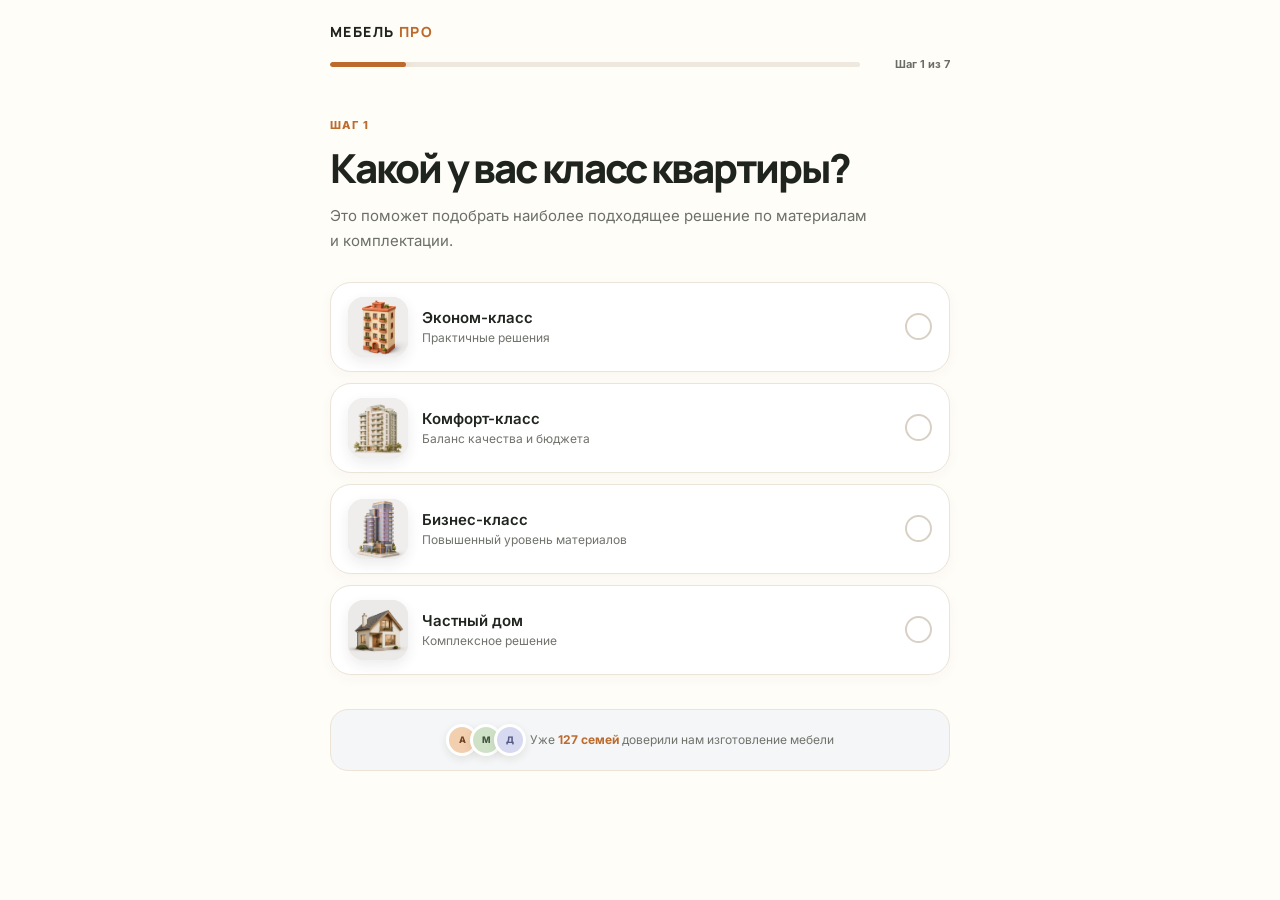
==== commit 191eea71: "финал на воскресенье версия кодекса" ====
--- a/index.html
+++ b/index.html
@@ -136,21 +136,28 @@
       </div>
     </section>
 
-        <section class="step result-step" id="step-result">
-      <div class="result-status"><div class="status-check"><svg><use href="#i-check"/></svg></div><div class="step-label">Персональная концепция готова</div><h2 id="resultHeadline">Ваша концепция готова</h2></div>
-      <div class="result-badges" id="resultParams"></div><div class="result-details" id="resultDetails"></div>
-      <div class="estimate"><span>Ориентировочная стоимость</span><strong id="priceValue">от 800 000 до 1 500 000 ₸</strong><p id="priceHeadline">Это предварительный ориентир. Точную конфигурацию и смету подготовим после бесплатного замера.</p></div>
-      <a class="btn-whatsapp" id="waMainBtn" href="#" target="_blank" rel="noopener"><svg><use href="#i-whatsapp"/></svg> Обсудить бесплатный замер в WhatsApp</a>
-      <div class="reference-hero reference-hero--big"><div class="insta-mock"><div class="insta-mock-head"><span class="insta-avatar">🛋️</span><b>furniture_pro</b><span class="insta-dots">•••</span></div><div class="insta-mock-photo"><div class="insta-furniture-art"><span>✦</span></div></div></div><div class="reference-hero-body"><span class="section-label">Есть референс?</span><h3>Мы реализуем любую вашу фантазию</h3><p>Нашли красивую мебель в Pinterest, Instagram или Google — просто пришлите фото. Адаптируем дизайн один в один под размеры и материалы вашего пространства.</p><div class="reference-sources"><span>📌 Pinterest</span><span>📷 Instagram</span><span>🔍 Google</span></div><a class="btn-whatsapp" href="https://wa.me/77766387416?text=Здравствуйте!%20Хочу%20прислать%20референс%20мебели" target="_blank" rel="noopener"><svg><use href="#i-whatsapp"/></svg> Отправить референс менеджеру</a></div></div>
+    <section class="step result-step" id="step-result">
+      <div id="resultImg" class="result-visual result-visual--hidden" aria-hidden="true"></div>
+      <div class="result-ready-icon" aria-hidden="true"><svg><use href="#i-check"/></svg></div>
+      <div class="step-label">Персональная концепция готова</div>
+      <h2 id="resultHeadline">Ваша концепция готова</h2>
+      <p class="step-description result-lead">Мы собрали ваши пожелания и подготовили предварительный ориентир по проекту.</p>
+      <div class="result-summary-label">Вы выбрали</div>
+      <div class="result-badges" id="resultParams"></div>
+      <div class="result-details" id="resultDetails"></div>
+      <div class="estimate estimate-light"><span>Ориентировочная стоимость</span><strong id="priceValue">от 800 000 до 1 500 000 ₸</strong><p id="priceHeadline">Предварительный диапазон. Точную стоимость определим после замера, проекта и согласования материалов.</p></div>
+      <a class="btn-whatsapp" id="waMainBtn" href="#" target="_blank" rel="noopener"><svg><use href="#i-whatsapp"/></svg> Обсудить проект в WhatsApp</a>
+      <div class="reference-hero"><div class="reference-hero-art"><div class="reference-frame"><span class="reference-frame-top">@mebel.pro</span><div class="reference-furniture">✦</div><span class="reference-frame-caption">идея, которую хочется повторить</span></div></div><span class="section-label">Есть референс?</span><h3>Мы реализуем любую вашу фантазию</h3><p>Нашли красивую мебель в интернете — просто скиньте фото. Адаптируем идею под размеры вашей комнаты, материалы и реальный бюджет.</p><a class="btn-whatsapp" href="https://wa.me/77766387416?text=Здравствуйте!%20Хочу%20прислать%20референс%20мебели" target="_blank" rel="noopener"><svg><use href="#i-whatsapp"/></svg> Отправить референс менеджеру</a></div>
     </section>
-  </main>
-
   <aside class="trust-dock" id="trustDock">
     <div class="trust-message">
       <div class="buyer-avatars" aria-hidden="true"><span>А</span><span>М</span><span>Д</span></div>
       <span>Уже <strong>127 семей</strong> доверили нам изготовление мебели</span>
     </div>
   </aside>
+
+  </main>
+
 
   <div class="warming" id="warming">
     
@@ -165,7 +172,10 @@
       <div class="process-list" id="processSteps"></div>
     </section>
 
-            <section class="payment-section content-section"><div class="section-copy"><span class="section-label">Безопасная оплата</span><h2>Прозрачная схема — от договора до установки</h2><p>Каждый этап оплаты привязан к результату: вы платите за уже сделанную работу, а не за обещания.</p></div><div class="payment-chain"><div class="chain-step"><span class="chain-icon">📄</span><b>Договор</b><small>Фиксируем проект, сроки и стоимость</small></div><div class="chain-arrow">→</div><div class="chain-step"><span class="chain-icon">💰</span><b>Предоплата 30%</b><small>Запускаем производство</small></div><div class="chain-arrow">→</div><div class="chain-step"><span class="chain-icon">🛠️</span><b>Установка</b><small>Монтируем мебель у вас дома</small></div><div class="chain-arrow">→</div><div class="chain-step"><span class="chain-icon">✓</span><b>Оплата 70%</b><small>После проверки результата</small></div></div><a class="btn-whatsapp payment-whatsapp" href="https://wa.me/77766387416" target="_blank" rel="noopener"><svg><use href="#i-whatsapp"/></svg> Уточнить условия оплаты</a></section><section class="reviews-section content-section">
+        <section class="payment-section content-section">
+      <div class="payment-copy"><span class="section-label">Понятные условия</span><h2>Оплата по-честному и без сюрпризов</h2><p>Сначала фиксируем проект и условия в договоре. Вы вносите предоплату, мы изготавливаем и устанавливаем мебель — оставшиеся 70% после того, как всё проверено на месте.</p></div>
+      <div class="payment-steps"><div class="payment-step"><b>01</b><div><strong>Договор</strong><span>Фиксируем проект, сроки и стоимость</span></div></div><div class="payment-step"><b>02</b><div><strong>30% предоплата</strong><span>Запускаем материалы и производство</span></div></div><div class="payment-step"><b>03</b><div><strong>Производство и монтаж</strong><span>Привозим и устанавливаем мебель</span></div></div><div class="payment-step payment-step--final"><b>04</b><div><strong>70% после приёмки</strong><span>Вы проверяете результат и оплачиваете остаток</span></div></div></div>
+    </section><section class="reviews-section content-section">
       <header><span class="section-label">Отзывы</span><h2>Что говорят владельцы наших проектов</h2></header>
       <div class="reviews-grid" id="reviewsList"></div>
     </section>
@@ -175,7 +185,7 @@
       <div id="faqList"></div>
     </section>
 
-            <section class="final-cta content-section"><div class="final-cta-simple"><span class="section-label">Готовы обсудить проект?</span><h2>Напишите нам — рассчитаем стоимость и согласуем бесплатный замер</h2><a class="btn-whatsapp" href="https://wa.me/77766387416" target="_blank" rel="noopener"><svg><use href="#i-whatsapp"/></svg> Написать в WhatsApp</a></div></section>
+        <section class="guarantee-section content-section"><span class="section-label">Финальная уверенность</span><h2>Мебель, которой хочется пользоваться каждый день</h2><div class="guarantee-grid"><article><span class="guarantee-icon"><svg><use href="#i-check"/></svg></span><strong>Собираем под ваш дом</strong><p>Учитываем планировку, привычки и детали пространства.</p></article><article><span class="guarantee-icon"><svg><use href="#i-shield"/></svg></span><strong>Фиксируем договором</strong><p>Сроки, материалы и стоимость понятны ещё до старта.</p></article><article><span class="guarantee-icon"><svg><use href="#i-layers"/></svg></span><strong>Контролируем качество</strong><p>Проверяем мебель до доставки и после монтажа.</p></article><article><span class="guarantee-icon"><svg><use href="#i-house"/></svg></span><strong>Остаёмся на связи</strong><p>Помогаем и после установки, если появятся вопросы.</p></article></div></section>            <section class="final-cta content-section"><div class="final-cta-card"><div><span class="section-label">ГОТОВЫ НАЧАТЬ?</span><h2>Мебель, которую вы себе представляли — но не могли найти</h2><p>Напишите нам — согласуем бесплатный замер в ближайшие дни.</p><a class="btn-whatsapp" href="https://wa.me/77766387416" target="_blank" rel="noopener"><svg><use href="#i-whatsapp"/></svg> Написать в WhatsApp</a></div></div></section>
   </div>
 
   <script src="script.js"></script>
--- a/styles.css
+++ b/styles.css
@@ -123,8 +123,16 @@
 .payment-section{align-items:start}.payment-copy h2{max-width:480px}.payment-steps{display:grid;gap:10px}.payment-step{display:flex;align-items:center;gap:16px;padding:17px 18px;border:1px solid var(--line);border-radius:18px;background:var(--card);box-shadow:0 8px 20px rgba(55,52,47,.05)}.payment-step b{width:34px;height:34px;display:grid;place-items:center;border-radius:11px;background:var(--soft);color:var(--accent);font-size:10px}.payment-step strong{display:block;font-family:Manrope,sans-serif;font-size:14px}.payment-step span{display:block;margin-top:4px;color:var(--muted);font-size:11px}.payment-step--final{border-color:#c9dfc9;background:#f4faf3}.payment-step--final b{background:#dff0df;color:#4e9a5b}
 .final-cta-card{display:block!important;background:#f4eadf!important}.final-cta-card>div{padding:54px!important}.final-cta-card h2{max-width:650px}.final-cta-card p{max-width:560px;color:var(--muted)}
 @media(max-width:720px){.reference-hero{padding:20px}.reference-hero-art{min-height:180px}.reference-frame{width:210px}.final-cta-card>div{padding:34px 24px!important}.payment-step{padding:14px}}
-.result-status{text-align:center;margin-bottom:24px}.status-check{width:64px;height:64px;margin:0 auto 18px;border-radius:50%;background:#4f9b5b;display:flex;align-items:center;justify-content:center;box-shadow:0 10px 26px rgba(46,125,50,.2)}.status-check svg{width:30px;height:30px;stroke:#fff;stroke-width:2.4;fill:none}.result-status h2{margin-top:8px}
-.reference-hero--big{display:grid;grid-template-columns:.9fr 1.1fr;gap:0;padding:0;overflow:hidden;margin-top:26px;background:#f4eadf}.insta-mock{background:#f7f3ed;padding:18px;display:flex;flex-direction:column;justify-content:center}.insta-mock-head{display:flex;align-items:center;gap:10px;margin-bottom:12px;color:var(--text)}.insta-avatar{width:30px;height:30px;border-radius:50%;background:#e5c49e;display:flex;align-items:center;justify-content:center;font-size:15px}.insta-mock-head b{font-size:13px;font-weight:700}.insta-dots{margin-left:auto;color:#8f8b84;font-weight:900}.insta-mock-photo{border-radius:16px;overflow:hidden}.insta-furniture-art{aspect-ratio:1/1;background:#e6ded3;display:grid;place-items:center;color:#b57b48;font-size:74px}.reference-hero-body{padding:32px 30px}.reference-hero--big .section-label{color:var(--accent)}.reference-hero--big h3{font-size:22px;margin:10px 0 12px;color:var(--text)}.reference-hero--big p{max-width:100%}
-.payment-chain{display:flex;align-items:stretch;gap:10px;margin:32px 0 26px;flex-wrap:wrap}.chain-step{flex:1;min-width:150px;padding:22px 18px;border-radius:20px;background:var(--card);border:1px solid var(--line);text-align:center;box-shadow:0 8px 20px rgba(55,52,47,.06)}.chain-icon{display:block;font-size:26px;margin-bottom:12px}.chain-step b{display:block;font-family:Manrope,sans-serif;font-size:14px;margin-bottom:6px}.chain-step small{display:block;color:var(--muted);font-size:11px;line-height:1.4}.chain-arrow{display:flex;align-items:center;justify-content:center;color:var(--accent);font-size:20px;font-weight:700;flex:0 0 auto}.payment-whatsapp{max-width:360px;margin-top:6px}
-.final-cta-simple{position:relative;text-align:center;padding:64px 30px;border-radius:32px;background:#f4eadf;color:var(--text);overflow:hidden}.final-cta-simple .section-label{color:var(--accent)}.final-cta-simple h2{color:var(--text);max-width:600px;margin:14px auto 26px;position:relative;font-size:clamp(26px,4vw,38px)}.final-cta-simple .btn-whatsapp{max-width:360px;margin:0 auto}
-@media(max-width:720px){.reference-hero--big{grid-template-columns:1fr}.insta-mock{padding:16px}.payment-chain{flex-direction:column}.chain-arrow{transform:rotate(90deg);padding:2px 0}.final-cta-simple{padding:44px 22px}}
+.trust-dock{position:relative;left:auto;bottom:auto;transform:none;width:100%;margin:34px auto 0;min-height:62px;z-index:2;border-radius:18px;background:#f4f6f7;box-shadow:none;backdrop-filter:none;justify-content:center}.trust-dock.hidden{display:none}.quiz-shell>.trust-dock{font-size:12px}.quiz-shell>.trust-dock .trust-message{justify-content:center}
+.loading-step{display:none!important}
+.option.selected,.category-option.selected,.photo-option.selected{background:#f3f7fa;border-color:#6486a0;box-shadow:0 0 0 3px rgba(100,134,160,.12)}.option.selected .option-check,.photo-option.selected .photo-check{background:#6486a0;border-color:#6486a0}.btn-primary{background:#6486a0}.btn-primary:hover:not(:disabled){background:#52748c}.step-label,.section-label{color:#6486a0}
+.payment-section{background:#f3f5f6;border-radius:28px;padding:74px 34px!important;gap:44px}.payment-step{box-shadow:none}.payment-step:nth-child(1){background:#f1eee8}.payment-step:nth-child(2){background:#eaf1f6}.payment-step:nth-child(3){background:#eef3ea}.payment-step:nth-child(4){background:#e8f3ea}.payment-step b{font-size:18px;border-radius:13px;background:#fff;color:#6486a0}.payment-step:nth-child(2) b{color:#6486a0}.payment-step:nth-child(3) b{color:#6f9368}.payment-step:nth-child(4) b{color:#4e9a5b}.payment-step--final{border-color:#c5dfc8;background:#e8f3ea}.payment-step--final b{background:#fff;color:#4e9a5b}
+.final-cta-card{position:relative;overflow:hidden;border-radius:28px;background:#eef2f4!important;border:1px solid #dce5ea}.final-cta-card::after{content:"✦";position:absolute;right:12%;top:18%;font-size:62px;color:#a9c2d1;opacity:.45}.final-cta-card>div{position:relative;z-index:1;padding:62px 54px!important}.final-cta-card h2{max-width:650px;color:#27323a}.final-cta-card p{max-width:560px;color:#65727b}.final-cta-card .section-label{color:#6486a0}
+.step-label,.section-label{color:var(--accent)}.btn-primary{background:var(--accent)}.btn-primary:hover:not(:disabled){background:var(--accent-hover)}.option.selected,.category-option.selected,.photo-option.selected{background:#fcf8f3;border-color:var(--accent);box-shadow:0 0 0 3px rgba(169,119,70,.1)}.option.selected .option-check,.photo-option.selected .photo-check{background:var(--accent);border-color:var(--accent)}
+.payment-section{background:transparent;border-radius:0;padding:74px 0!important}.payment-step{background:var(--card);box-shadow:0 8px 20px rgba(55,52,47,.05)}.payment-step:nth-child(1),.payment-step:nth-child(2),.payment-step:nth-child(3){background:var(--card)}.payment-step--final{background:#f4faf3;border-color:#c9dfc9}.payment-step b{background:var(--soft);color:var(--accent)}.payment-step:nth-child(3) b{color:var(--accent)}.payment-step:nth-child(4) b,.payment-step--final b{color:#4e9a5b}
+.final-cta-card{background:#f5e7d8!important;border:0}.final-cta-card::after{color:#c97838}.final-cta-card h2{color:var(--text)}.final-cta-card p{color:var(--muted)}.final-cta-card .section-label{color:var(--accent)}
+.btn-whatsapp{color:#fff!important}.btn-whatsapp svg{stroke:#fff!important}.reference-hero{background:#ece9e4!important}.reference-hero h3{color:var(--text)}.reference-hero p{color:var(--muted)}
+.case-card .photo-placeholder,.review-media{background-image:url('assets/kitchen-straight-warm-minimal.png');background-size:cover;background-position:center}.case-card .photo-placeholder:before,.case-card .photo-placeholder:after{display:none}.review-media{min-height:150px;background-size:cover}.review-media span{display:none}
+.payment-step:nth-child(1) b::before{content:'📄'}.payment-step:nth-child(2) b::before{content:'💰'}.payment-step:nth-child(3) b::before{content:'🛠️'}.payment-step:nth-child(4) b::before{content:'✓'}.payment-step b{font-size:0}.payment-step b::before{font-size:18px}.payment-step:nth-child(1){background:#f3eadf}.payment-step:nth-child(2){background:#e9eef4}.payment-step:nth-child(3){background:#edf2e8}.payment-step:nth-child(4){background:#e8f3ea}
+.final-cta-card{background:#e7f3e9!important;border:1px solid #cde4d1}.final-cta-card::after{color:#7caf86}.final-cta-card h2{color:#294433}.final-cta-card p{color:#627568}.final-cta-card .section-label{color:#4e9a5b}
+.result-summary-label{margin-top:24px;color:var(--muted);font-size:11px;font-weight:700;text-transform:uppercase;letter-spacing:.1em}.case-image{display:block;width:100%;aspect-ratio:4/3;object-fit:cover}.review-media img{display:block;width:100%;height:150px;object-fit:cover}.review-media{overflow:hidden;padding:0!important}
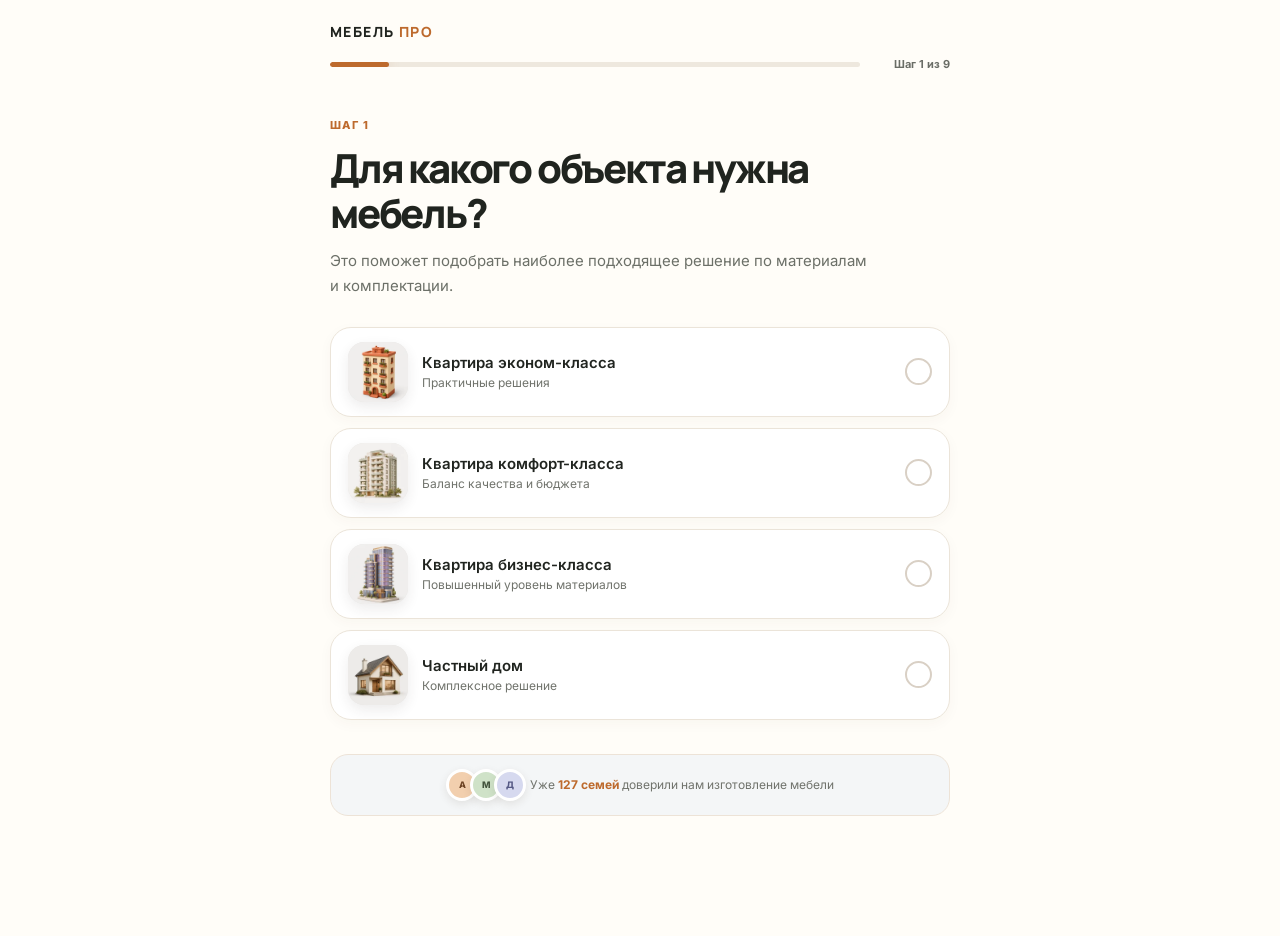
==== commit d89dfd4b: "Правки 29 июля Тут вопросы все новые и пересобрал, исправил догрев теперь остались лишь фотки" ====
--- a/index.html
+++ b/index.html
@@ -8,7 +8,7 @@
   <link rel="preconnect" href="https://fonts.googleapis.com">
   <link rel="preconnect" href="https://fonts.gstatic.com" crossorigin>
   <link href="https://fonts.googleapis.com/css2?family=Inter:wght@400;500;600;700&family=Manrope:wght@500;600;700;800&display=swap" rel="stylesheet">
-  <link rel="stylesheet" href="styles.css">
+  <link rel="stylesheet" href="styles.css?v=20260729-8">
 </head>
 <body>
   <svg class="svg-sprite" aria-hidden="true">
@@ -41,14 +41,14 @@
     <div class="brand">МЕБЕЛЬ <span>ПРО</span></div>
     <div class="progress-row">
       <div class="progress-track"><div class="progress-fill" id="progressFill"></div></div>
-      <span class="progress-label" id="progressLabel">Шаг 1 из 7</span>
+      <span class="progress-label" id="progressLabel">Шаг 1 из 9</span>
     </div>
   </header>
 
   <main class="quiz-shell" id="quizShell">
     <section class="step active" id="step-q1">
       <div class="step-label">Шаг 1</div>
-      <h1>Какой у вас класс квартиры?</h1>
+      <h1>Для какого объекта нужна мебель?</h1>
       <p class="step-description">Это поможет подобрать наиболее подходящее решение по материалам и комплектации.</p>
       <div class="option-list" id="q1-list"></div>
     </section>
@@ -97,15 +97,35 @@
       <div class="step-label">Шаг 6 · Конфигуратор</div>
       <h2>Добавьте важные детали</h2>
       <p class="step-description">Выберите несколько вариантов — можно отметить все подходящие детали.</p>
-      <div class="photo-grid" id="c3-list"></div>
+      <div class="extras-grid" id="c3-list"></div>
       <div class="step-actions">
         <button class="btn btn-secondary" onclick="prevStep('c3')"><svg><use href="#i-back"/></svg> Назад</button>
         <button class="btn btn-primary" onclick="nextStep('c3')">Продолжить <svg><use href="#i-arrow"/></svg></button>
       </div>
     </section>
 
+    <section class="step" id="step-stage">
+      <div class="step-label">Шаг 7 · Готовность помещения</div>
+      <h2>На каком этапе сейчас находится помещение?</h2>
+      <p class="step-description">Это поможет правильно спланировать замер, проектирование и начало производства.</p>
+      <div class="option-list stage-list" id="stage-list"></div>
+      <div class="step-actions single-back">
+        <button class="btn btn-secondary" onclick="prevStep('stage')"><svg><use href="#i-back"/></svg> Назад</button>
+      </div>
+    </section>
+
+    <section class="step" id="step-package">
+      <div class="step-label">Шаг 8 · Комплектация</div>
+      <h2>Выберите уровень комплектации</h2>
+      <p class="step-description">Материалы и фурнитура влияют на внешний вид, срок службы и ориентировочную стоимость проекта.</p>
+      <div class="package-grid" id="package-list"></div>
+      <div class="step-actions single-back">
+        <button class="btn btn-secondary" onclick="prevStep('package')"><svg><use href="#i-back"/></svg> Назад</button>
+      </div>
+    </section>
+
     <section class="step" id="step-form">
-      <div class="step-label">Шаг 7 · Почти готово</div>
+      <div class="step-label">Шаг 9 · Почти готово</div>
       <h2>Куда отправить результат?</h2>
       <p class="step-description">Оставьте контакты, чтобы получить ориентир по стоимости. После этого вы перейдёте на страницу с полезными материалами и сможете написать менеджеру в WhatsApp.</p>
       <div class="form-card">
@@ -145,9 +165,8 @@
       <div class="result-summary-label">Вы выбрали</div>
       <div class="result-badges" id="resultParams"></div>
       <div class="result-details" id="resultDetails"></div>
-      <div class="estimate estimate-light"><span>Ориентировочная стоимость</span><strong id="priceValue">от 800 000 до 1 500 000 ₸</strong><p id="priceHeadline">Предварительный диапазон. Точную стоимость определим после замера, проекта и согласования материалов.</p></div>
-      <a class="btn-whatsapp" id="waMainBtn" href="#" target="_blank" rel="noopener"><svg><use href="#i-whatsapp"/></svg> Обсудить проект в WhatsApp</a>
-      <div class="reference-hero"><div class="reference-hero-art"><div class="reference-frame"><span class="reference-frame-top">@mebel.pro</span><div class="reference-furniture">✦</div><span class="reference-frame-caption">идея, которую хочется повторить</span></div></div><span class="section-label">Есть референс?</span><h3>Мы реализуем любую вашу фантазию</h3><p>Нашли красивую мебель в интернете — просто скиньте фото. Адаптируем идею под размеры вашей комнаты, материалы и реальный бюджет.</p><a class="btn-whatsapp" href="https://wa.me/77766387416?text=Здравствуйте!%20Хочу%20прислать%20референс%20мебели" target="_blank" rel="noopener"><svg><use href="#i-whatsapp"/></svg> Отправить референс менеджеру</a></div>
+            <div class="result-cta-card"><div class="result-cta-copy"><span>Ориентировочная стоимость</span><strong id="priceValue">от 800 000 до 1 500 000 ₸</strong><p id="priceHeadline">Предварительный диапазон. Точную стоимость определим после замера, проекта и согласования материалов.</p></div><a class="btn-whatsapp" id="waMainBtn" href="#" target="_blank" rel="noopener"><svg><use href="#i-whatsapp"/></svg> Заказать бесплатный замер</a></div>
+      <div class="reference-hero"><div class="reference-hero-art"><div class="reference-stack"><div class="reference-stack-card reference-stack-card--1"><img src="assets/styles/style-minimal.webp" alt=""></div><div class="reference-stack-card reference-stack-card--2"><img src="assets/kitchen-island.webp" alt=""></div><div class="reference-stack-card reference-stack-card--3"><img src="assets/styles/style-classic.webp" alt=""></div><div class="reference-stack-card reference-stack-card--4"><img src="assets/wardrobe-built-in.webp" alt=""></div><div class="reference-frame"><span class="reference-frame-top">@mebel.pro</span><div class="reference-furniture"><img src="assets/styles/style-modern.webp" alt="Современный интерьер с мебелью"></div><span class="reference-frame-caption">идеи, которые хочется объединить</span></div></div></div><span class="section-label">Есть референс?</span><h3>Мы реализуем любую вашу фантазию</h3><p>Нашли красивую мебель в интернете — просто скиньте фото. Адаптируем идею под размеры вашей комнаты, материалы и реальный бюджет.</p><a class="btn-whatsapp" href="https://wa.me/77766387416?text=Здравствуйте!%20Хочу%20прислать%20референс%20мебели" target="_blank" rel="noopener"><svg><use href="#i-whatsapp"/></svg> Отправить референс менеджеру</a></div>
     </section>
   <aside class="trust-dock" id="trustDock">
     <div class="trust-message">
@@ -188,6 +207,6 @@
         <section class="guarantee-section content-section"><span class="section-label">Финальная уверенность</span><h2>Мебель, которой хочется пользоваться каждый день</h2><div class="guarantee-grid"><article><span class="guarantee-icon"><svg><use href="#i-check"/></svg></span><strong>Собираем под ваш дом</strong><p>Учитываем планировку, привычки и детали пространства.</p></article><article><span class="guarantee-icon"><svg><use href="#i-shield"/></svg></span><strong>Фиксируем договором</strong><p>Сроки, материалы и стоимость понятны ещё до старта.</p></article><article><span class="guarantee-icon"><svg><use href="#i-layers"/></svg></span><strong>Контролируем качество</strong><p>Проверяем мебель до доставки и после монтажа.</p></article><article><span class="guarantee-icon"><svg><use href="#i-house"/></svg></span><strong>Остаёмся на связи</strong><p>Помогаем и после установки, если появятся вопросы.</p></article></div></section>            <section class="final-cta content-section"><div class="final-cta-card"><div><span class="section-label">ГОТОВЫ НАЧАТЬ?</span><h2>Мебель, которую вы себе представляли — но не могли найти</h2><p>Напишите нам — согласуем бесплатный замер в ближайшие дни.</p><a class="btn-whatsapp" href="https://wa.me/77766387416" target="_blank" rel="noopener"><svg><use href="#i-whatsapp"/></svg> Написать в WhatsApp</a></div></div></section>
   </div>
 
-  <script src="script.js"></script>
+  <script src="script.js?v=20260729-5"></script>
 </body>
 </html>
--- a/styles.css
+++ b/styles.css
@@ -49,6 +49,7 @@
 /* Generated 3D icon assets */
 .option-icon{width:60px;height:60px;padding:0;overflow:hidden;border-radius:16px}
 .option-icon img{display:block;width:100%;height:100%;object-fit:cover;transform:scale(1.08)}
+.option-icon--hourglass{font-size:34px;line-height:1;background:#f6eee2}
 .option:hover .option-icon,.option.selected .option-icon{transform:translateY(-2px);box-shadow:0 9px 18px rgba(56,51,44,.14)}
 .option-icon svg{display:none}
 
@@ -132,7 +133,199 @@
 .payment-section{background:transparent;border-radius:0;padding:74px 0!important}.payment-step{background:var(--card);box-shadow:0 8px 20px rgba(55,52,47,.05)}.payment-step:nth-child(1),.payment-step:nth-child(2),.payment-step:nth-child(3){background:var(--card)}.payment-step--final{background:#f4faf3;border-color:#c9dfc9}.payment-step b{background:var(--soft);color:var(--accent)}.payment-step:nth-child(3) b{color:var(--accent)}.payment-step:nth-child(4) b,.payment-step--final b{color:#4e9a5b}
 .final-cta-card{background:#f5e7d8!important;border:0}.final-cta-card::after{color:#c97838}.final-cta-card h2{color:var(--text)}.final-cta-card p{color:var(--muted)}.final-cta-card .section-label{color:var(--accent)}
 .btn-whatsapp{color:#fff!important}.btn-whatsapp svg{stroke:#fff!important}.reference-hero{background:#ece9e4!important}.reference-hero h3{color:var(--text)}.reference-hero p{color:var(--muted)}
-.case-card .photo-placeholder,.review-media{background-image:url('assets/kitchen-straight-warm-minimal.png');background-size:cover;background-position:center}.case-card .photo-placeholder:before,.case-card .photo-placeholder:after{display:none}.review-media{min-height:150px;background-size:cover}.review-media span{display:none}
+.case-card .photo-placeholder,.review-media{background-image:url('assets/kitchen-straight-warm-minimal.webp');background-size:cover;background-position:center}.case-card .photo-placeholder:before,.case-card .photo-placeholder:after{display:none}.review-media{min-height:150px;background-size:cover}.review-media span{display:none}
 .payment-step:nth-child(1) b::before{content:'📄'}.payment-step:nth-child(2) b::before{content:'💰'}.payment-step:nth-child(3) b::before{content:'🛠️'}.payment-step:nth-child(4) b::before{content:'✓'}.payment-step b{font-size:0}.payment-step b::before{font-size:18px}.payment-step:nth-child(1){background:#f3eadf}.payment-step:nth-child(2){background:#e9eef4}.payment-step:nth-child(3){background:#edf2e8}.payment-step:nth-child(4){background:#e8f3ea}
 .final-cta-card{background:#e7f3e9!important;border:1px solid #cde4d1}.final-cta-card::after{color:#7caf86}.final-cta-card h2{color:#294433}.final-cta-card p{color:#627568}.final-cta-card .section-label{color:#4e9a5b}
 .result-summary-label{margin-top:24px;color:var(--muted);font-size:11px;font-weight:700;text-transform:uppercase;letter-spacing:.1em}.case-image{display:block;width:100%;aspect-ratio:4/3;object-fit:cover}.review-media img{display:block;width:100%;height:150px;object-fit:cover}.review-media{overflow:hidden;padding:0!important}
+@media(max-width:720px){.result-step{padding-bottom:24px}.result-status{margin-bottom:12px}.result-ready-icon{width:54px;height:54px;margin:0 auto 12px;border-radius:18px}.result-ready-icon svg{width:28px;height:28px}.result-lead{margin:8px 0 14px;font-size:13px}.result-summary-label{margin-top:12px}.result-badges{margin:10px 0}.result-details{padding:0}.estimate{margin:14px 0;padding:16px;border-radius:17px}.estimate strong{font-size:22px}.estimate p{margin-top:5px;font-size:10px}.result-step>.btn-whatsapp{min-height:48px}.result-step>.reference-hero{margin-top:16px}.reference-hero-art{min-height:150px}.reference-frame{width:180px}.reference-hero-body{padding:22px 20px}}
+.result-ready-icon{display:none!important}.result-status .step-label{display:inline-flex;align-items:center;gap:8px;margin:0 auto 12px;padding:8px 13px;border:1px solid #6aa875;border-radius:999px;color:#4e9a5b;background:#f1f8f1;font-size:10px;letter-spacing:.1em}.result-status .step-label::after{content:'✓';display:grid;place-items:center;width:16px;height:16px;border-radius:50%;background:#4e9a5b;color:#fff;font-size:10px;font-weight:800;letter-spacing:0}
+.result-step .result-status > .step-label{display:inline-flex!important;color:#275d35!important;background:#f3faf4!important;border:2px solid #4e9a5b!important;border-radius:999px!important;padding:9px 14px!important;margin:0 auto 14px!important;line-height:1!important;white-space:nowrap}
+.result-step .result-status > .step-label::after{content:'✓'!important;color:#fff!important;background:#4e9a5b!important;width:17px!important;height:17px!important;border-radius:50%!important;display:grid!important;place-items:center!important}
+.result-step > .step-label{display:inline-flex!important;align-items:center!important;gap:8px!important;color:#275d35!important;background:#f3faf4!important;border:2px solid #4e9a5b!important;border-radius:999px!important;padding:9px 14px!important;margin:0 0 14px!important;line-height:1!important;white-space:nowrap!important}.result-step > .step-label::after{content:'✓';color:#fff;background:#4e9a5b;width:17px;height:17px;border-radius:50%;display:grid;place-items:center;font-size:10px;font-weight:800}
+.result-cta-card{margin:24px 0 0;padding:25px;border-radius:24px;background:#e7f3e9;border:1px solid #cde4d1;box-shadow:0 14px 30px rgba(78,154,91,.12)}.result-cta-copy span{display:block;margin-bottom:7px;color:#4f7157;font-size:10px;text-transform:uppercase;letter-spacing:.1em;font-weight:700}.result-cta-copy strong{display:block;color:#294433;font-family:Manrope,sans-serif;font-size:clamp(23px,5vw,30px);letter-spacing:-.04em}.result-cta-copy p{margin:8px 0 20px;color:#627568;font-size:11px;line-height:1.55}.result-cta-card .btn-whatsapp{color:#fff!important;margin-top:2px}.result-cta-card .btn-whatsapp svg{stroke:#fff!important}
+@media(max-width:720px){.result-step{padding-bottom:38px}.result-step > .step-label{margin-bottom:18px!important;padding:10px 15px!important}.result-summary-label{margin-top:18px}.result-badges{margin:12px 0}.result-cta-card{margin-top:26px;padding:24px 20px;border-radius:22px}.result-cta-copy strong{font-size:24px}.result-cta-copy p{margin-bottom:22px}.result-step>.reference-hero{margin-top:24px}}
+.result-step > .step-label{display:block!important;margin:0 0 18px!important;padding:0!important;border:0!important;border-radius:0!important;background:transparent!important;color:var(--accent)!important;font-size:11px!important;letter-spacing:.13em!important;line-height:1.4!important}.result-step > .step-label::after{display:none!important;content:none!important}.result-step .result-status .step-label{border:0!important;background:transparent!important;color:var(--accent)!important}.result-cta-card{margin-top:30px;padding:30px;border-radius:26px}.result-cta-copy strong{font-size:clamp(25px,5vw,32px)}
+@media(max-width:720px){.result-step{padding-bottom:24px}.result-step > .step-label{margin-bottom:20px!important}.result-summary-label{margin-top:22px}.result-badges{margin:14px 0}.result-cta-card{margin-top:30px;padding:28px 22px;border-radius:24px}.result-cta-copy p{margin-bottom:24px}}
+.result-step > .step-label{display:flex!important;align-items:center!important;justify-content:center!important;gap:10px!important;width:100%!important;min-height:48px!important;margin:0 0 24px!important;padding:11px 18px!important;border:2px solid #5b9e68!important;border-radius:999px!important;background:#f4faf4!important;color:#2e663a!important;font-size:12px!important;font-weight:800!important;letter-spacing:.12em!important;line-height:1!important;white-space:nowrap!important}.result-step > .step-label::after{content:'✓'!important;display:grid!important;place-items:center!important;flex:none!important;width:21px!important;height:21px!important;border-radius:50%!important;background:#5b9e68!important;color:#fff!important;font-size:13px!important;font-weight:800!important;letter-spacing:0!important}.result-cta-card{margin-top:34px;padding:30px;border-radius:26px}.result-summary-label{margin-top:24px}.result-badges{margin:16px 0}
+.form-card input{font-size:16px!important}
+@media(max-width:720px){.result-step{padding-bottom:40px}.result-step > .step-label{min-height:50px!important;margin-bottom:26px!important;padding:12px 16px!important;font-size:11px!important}.result-summary-label{margin-top:26px}.result-badges{margin:16px 0}.result-cta-card{margin-top:34px;padding:30px 22px}}
+
+/* Configurator: style, package and extras */
+.photo-option--step1 img{width:100%;height:auto;aspect-ratio:4/3!important;object-fit:cover;object-position:center}
+.photo-option--step2 img{width:100%;height:auto;aspect-ratio:1/1!important;object-fit:cover;object-position:center;background:#f3f1ed}
+.photo-option--step2 .photo-caption{min-height:48px;font-size:13px}
+
+.package-grid{display:grid;grid-template-columns:repeat(2,minmax(0,1fr));gap:14px}
+.package-card{position:relative;min-height:245px;padding:24px;border:1px solid var(--line);border-radius:24px;background:var(--card);color:var(--text);display:flex;flex-direction:column;align-items:flex-start;text-align:left;cursor:pointer;box-shadow:0 12px 28px rgba(70,53,34,.07);transition:transform .24s,border-color .24s,box-shadow .24s,background .24s}
+.package-card:hover{transform:translateY(-3px);box-shadow:0 17px 34px rgba(70,53,34,.11)}
+.package-card.selected{border-color:var(--accent);background:#fcf8f3;box-shadow:0 0 0 3px rgba(169,119,70,.1),0 16px 34px rgba(70,53,34,.09)}
+.package-icon{width:72px;height:72px;margin-bottom:28px;border-radius:21px;display:grid;place-items:center;box-shadow:inset 0 -6px 0 rgba(54,46,37,.06),0 9px 18px rgba(55,47,39,.1)}
+.package-icon svg{width:42px;height:42px;fill:none;stroke:currentColor;stroke-width:1.8;stroke-linecap:round;stroke-linejoin:round}
+.package-card--standard .package-icon{background:#e6eef3;color:#557a91}
+.package-card--premium .package-icon{background:#f1e5cb;color:#9b6d24}
+.package-card--undecided{grid-column:1/-1;min-height:0;display:grid;grid-template-columns:72px 1fr;gap:20px;align-items:center}
+.package-card--undecided .package-icon{margin:0;background:#e8e5ef;color:#716886}
+.package-card--undecided .package-copy{padding-right:30px}
+.package-copy strong{display:block;font-family:Manrope,sans-serif;font-size:22px;letter-spacing:-.035em}
+.package-copy small{display:block;margin-top:9px;color:var(--muted);font-size:12px;line-height:1.5}
+.package-copy em{display:block;margin-top:17px;padding-top:15px;border-top:1px solid var(--line);color:#8a837b;font-size:10px;line-height:1.45;font-style:normal}
+.package-check{position:absolute;right:18px;top:18px;width:28px;height:28px;border:1.5px solid #d9d0c5;border-radius:50%;display:grid;place-items:center;color:transparent;transition:.22s}
+.package-check svg{width:15px;height:15px;fill:none;stroke:currentColor;stroke-width:2.2}
+.package-card.selected .package-check{background:var(--accent);border-color:var(--accent);color:#fff}
+
+.extras-grid{display:grid;grid-template-columns:repeat(2,minmax(0,1fr));gap:12px}
+.extra-option{position:relative;min-height:130px;padding:17px;border:1px solid var(--line);border-radius:21px;background:var(--card);color:var(--text);display:flex;align-items:center;gap:15px;text-align:left;cursor:pointer;box-shadow:0 9px 22px rgba(70,53,34,.055);transition:transform .22s,border-color .22s,box-shadow .22s,background .22s}
+.extra-option:hover{transform:translateY(-2px);box-shadow:0 14px 28px rgba(70,53,34,.09)}
+.extra-option.selected{border-color:var(--accent);background:#fcf8f3;box-shadow:0 0 0 3px rgba(169,119,70,.1)}
+.extra-icon{flex:none;width:60px;height:60px;border-radius:18px;display:grid;place-items:center;box-shadow:inset 0 -5px 0 rgba(55,46,37,.055),0 7px 15px rgba(55,46,37,.09)}
+.extra-icon svg{width:34px;height:34px;fill:none;stroke:currentColor;stroke-width:1.7;stroke-linecap:round;stroke-linejoin:round}
+.extra-option--tone-1 .extra-icon{background:#f7e8bd;color:#a97820}
+.extra-option--tone-2 .extra-icon{background:#dcebe4;color:#4f7f68}
+.extra-option--tone-3 .extra-icon{background:#dfeaf2;color:#547c97}
+.extra-option--tone-4 .extra-icon{background:#ede4f1;color:#7b6286}
+.extra-copy{min-width:0;padding-right:26px}
+.extra-copy strong{display:block;font-size:13px;line-height:1.3}
+.extra-copy small{display:block;margin-top:5px;color:var(--muted);font-size:10px;line-height:1.45}
+.extra-check{position:absolute;right:13px;top:13px;width:25px;height:25px;border:1.5px solid #d9d0c5;border-radius:50%;display:grid;place-items:center;color:transparent;transition:.22s}
+.extra-check svg{width:14px;height:14px;fill:none;stroke:currentColor;stroke-width:2.2}
+.extra-option.selected .extra-check{background:var(--accent);border-color:var(--accent);color:#fff}
+
+.stage-option{min-height:92px}
+.stage-icon{display:grid;place-items:center;flex:none;width:56px;height:56px;border-radius:17px;box-shadow:inset 0 -5px 0 rgba(55,46,37,.05),0 7px 15px rgba(55,46,37,.08)}
+.stage-icon svg{width:31px;height:31px;fill:none;stroke:currentColor;stroke-width:1.7;stroke-linecap:round;stroke-linejoin:round}
+.stage-option--tone-1 .stage-icon{background:#dcebe4;color:#4f7f68}
+.stage-option--tone-2 .stage-icon{background:#f7e8bd;color:#a97820}
+.stage-option--tone-3 .stage-icon{background:#dfeaf2;color:#547c97}
+.stage-option--tone-4 .stage-icon{background:#ede4f1;color:#7b6286}
+
+@media(max-width:720px){
+  .package-grid{grid-template-columns:1fr;gap:12px}
+  .package-card{min-height:0;padding:19px;display:grid;grid-template-columns:62px 1fr;gap:15px;align-items:center}
+  .package-card--undecided{grid-column:auto}
+  .package-icon{width:62px;height:62px;margin:0;border-radius:18px}
+  .package-icon svg{width:36px;height:36px}
+  .package-copy{padding-right:25px}
+  .package-copy strong{font-size:18px}
+  .package-copy small{margin-top:5px;font-size:11px}
+  .package-copy em{margin-top:10px;padding-top:10px}
+  .package-check{right:15px;top:15px}
+  .extras-grid{grid-template-columns:1fr;gap:10px}
+  .extra-option{min-height:104px;padding:14px}
+  .extra-icon{width:56px;height:56px;border-radius:17px}
+  .extra-icon svg{width:31px;height:31px}
+  .extra-copy strong{font-size:13px}
+  .extra-copy small{font-size:10px}
+}
+
+.progress-fill{width:11.111%}
+
+/* Result-to-warming connection and refined reference card */
+.quiz-shell.result-mode{min-height:0;padding-bottom:24px}
+.reference-hero{background:#f3f3f0!important;border:1px solid #e4e4df;box-shadow:0 12px 30px rgba(48,48,42,.06)!important}
+.reference-hero-art{background:#e9e9e4!important}
+.reference-furniture{overflow:hidden;background:#ddd!important;text-shadow:none!important}
+.reference-furniture img{display:block;width:100%;height:100%;object-fit:cover;object-position:center}
+@media(max-width:720px){
+  .quiz-shell.result-mode{padding-bottom:12px}
+  .portfolio-section.content-section{padding-top:42px}
+}
+
+/* Payment roadmap */
+.payment-section{gap:52px}
+.payment-copy p{max-width:500px;margin-bottom:0}
+.payment-steps{position:relative;gap:18px}
+.payment-step{position:relative;min-height:92px;padding:18px 52px 18px 18px;overflow:visible}
+.payment-step::before{position:absolute;right:16px;top:15px;color:#9a9187;font-size:9px;font-weight:800;letter-spacing:.12em}
+.payment-step:nth-child(1)::before{content:'ШАГ 01'}
+.payment-step:nth-child(2)::before{content:'ШАГ 02'}
+.payment-step:nth-child(3)::before{content:'ШАГ 03'}
+.payment-step:nth-child(4)::before{content:'ШАГ 04'}
+.payment-step:not(:last-child)::after{
+  content:'↓';
+  position:absolute;
+  z-index:2;
+  left:50%;
+  bottom:-19px;
+  width:24px;
+  height:24px;
+  display:grid;
+  place-items:center;
+  transform:translateX(-50%);
+  border:1px solid #e2dbd2;
+  border-radius:50%;
+  background:#fffdf8;
+  color:#9a704e;
+  font-size:14px;
+  font-weight:700;
+  box-shadow:0 4px 10px rgba(55,45,35,.06);
+}
+.payment-step b{flex:0 0 44px;width:44px;height:44px}
+.payment-step strong{padding-right:32px}
+@media(max-width:720px){
+  .payment-section{gap:24px!important;padding-top:56px!important;padding-bottom:56px!important}
+  .payment-copy p{margin-top:16px}
+  .payment-steps{gap:17px}
+  .payment-step{min-height:88px;padding:16px 47px 16px 15px}
+  .payment-step::before{right:13px;top:13px;font-size:8px}
+  .payment-step b{flex-basis:42px;width:42px;height:42px}
+  .payment-step:not(:last-child)::after{bottom:-18px;width:22px;height:22px;font-size:13px}
+}
+
+/* Reference moodboard stack */
+.reference-hero-art{min-height:285px!important}
+.reference-stack{position:relative;width:min(390px,92%);height:270px}
+.reference-stack-card,.reference-stack .reference-frame{position:absolute;left:50%;top:50%;overflow:hidden;background:#fff;box-shadow:0 15px 30px rgba(45,40,35,.16)}
+.reference-stack-card{width:178px;height:218px;padding:8px;border-radius:10px}
+.reference-stack-card img{display:block;width:100%;height:100%;border-radius:6px;object-fit:cover}
+.reference-stack-card--1{z-index:1;transform:translate(calc(-50% - 70px),calc(-50% + 2px)) rotate(-12deg)}
+.reference-stack-card--2{z-index:2;transform:translate(calc(-50% - 34px),calc(-50% - 17px)) rotate(-6deg)}
+.reference-stack-card--3{z-index:2;transform:translate(calc(-50% + 38px),calc(-50% - 16px)) rotate(7deg)}
+.reference-stack-card--4{z-index:1;transform:translate(calc(-50% + 73px),calc(-50% + 4px)) rotate(13deg)}
+.reference-stack .reference-frame{z-index:4;width:190px;height:242px;aspect-ratio:auto;transform:translate(-50%,-50%) rotate(-1deg)}
+.reference-stack .reference-furniture{height:154px}
+@media(max-width:720px){
+  .reference-hero-art{min-height:255px!important}
+  .reference-stack{width:100%;height:242px}
+  .reference-stack-card{width:145px;height:190px}
+  .reference-stack-card--1{transform:translate(calc(-50% - 54px),calc(-50% + 2px)) rotate(-12deg)}
+  .reference-stack-card--2{transform:translate(calc(-50% - 27px),calc(-50% - 13px)) rotate(-6deg)}
+  .reference-stack-card--3{transform:translate(calc(-50% + 29px),calc(-50% - 13px)) rotate(7deg)}
+  .reference-stack-card--4{transform:translate(calc(-50% + 55px),calc(-50% + 3px)) rotate(13deg)}
+  .reference-stack .reference-frame{width:166px;height:220px}
+  .reference-stack .reference-furniture{height:136px}
+}
+
+/* Calm unified payment sequence */
+.payment-step,
+.payment-step:nth-child(1),
+.payment-step:nth-child(2),
+.payment-step:nth-child(3),
+.payment-step:nth-child(4),
+.payment-step--final{
+  padding-right:18px;
+  border:1px solid #e2e2dd;
+  background:#f3f3f0!important;
+  box-shadow:none;
+}
+.payment-step::before{display:none!important;content:none!important}
+.payment-step strong{padding-right:0}
+.payment-step:not(:last-child)::after{
+  content:'';
+  left:50%;
+  bottom:-12px;
+  width:9px;
+  height:9px;
+  display:block;
+  transform:translateX(-50%) rotate(45deg);
+  border:0;
+  border-right:2px solid #aaa49c;
+  border-bottom:2px solid #aaa49c;
+  border-radius:0;
+  background:transparent;
+  box-shadow:none;
+}
+.payment-step b{background:#fff!important}
+@media(max-width:720px){
+  .payment-step{padding-right:15px}
+  .payment-step:not(:last-child)::after{bottom:-11px;width:8px;height:8px}
+}
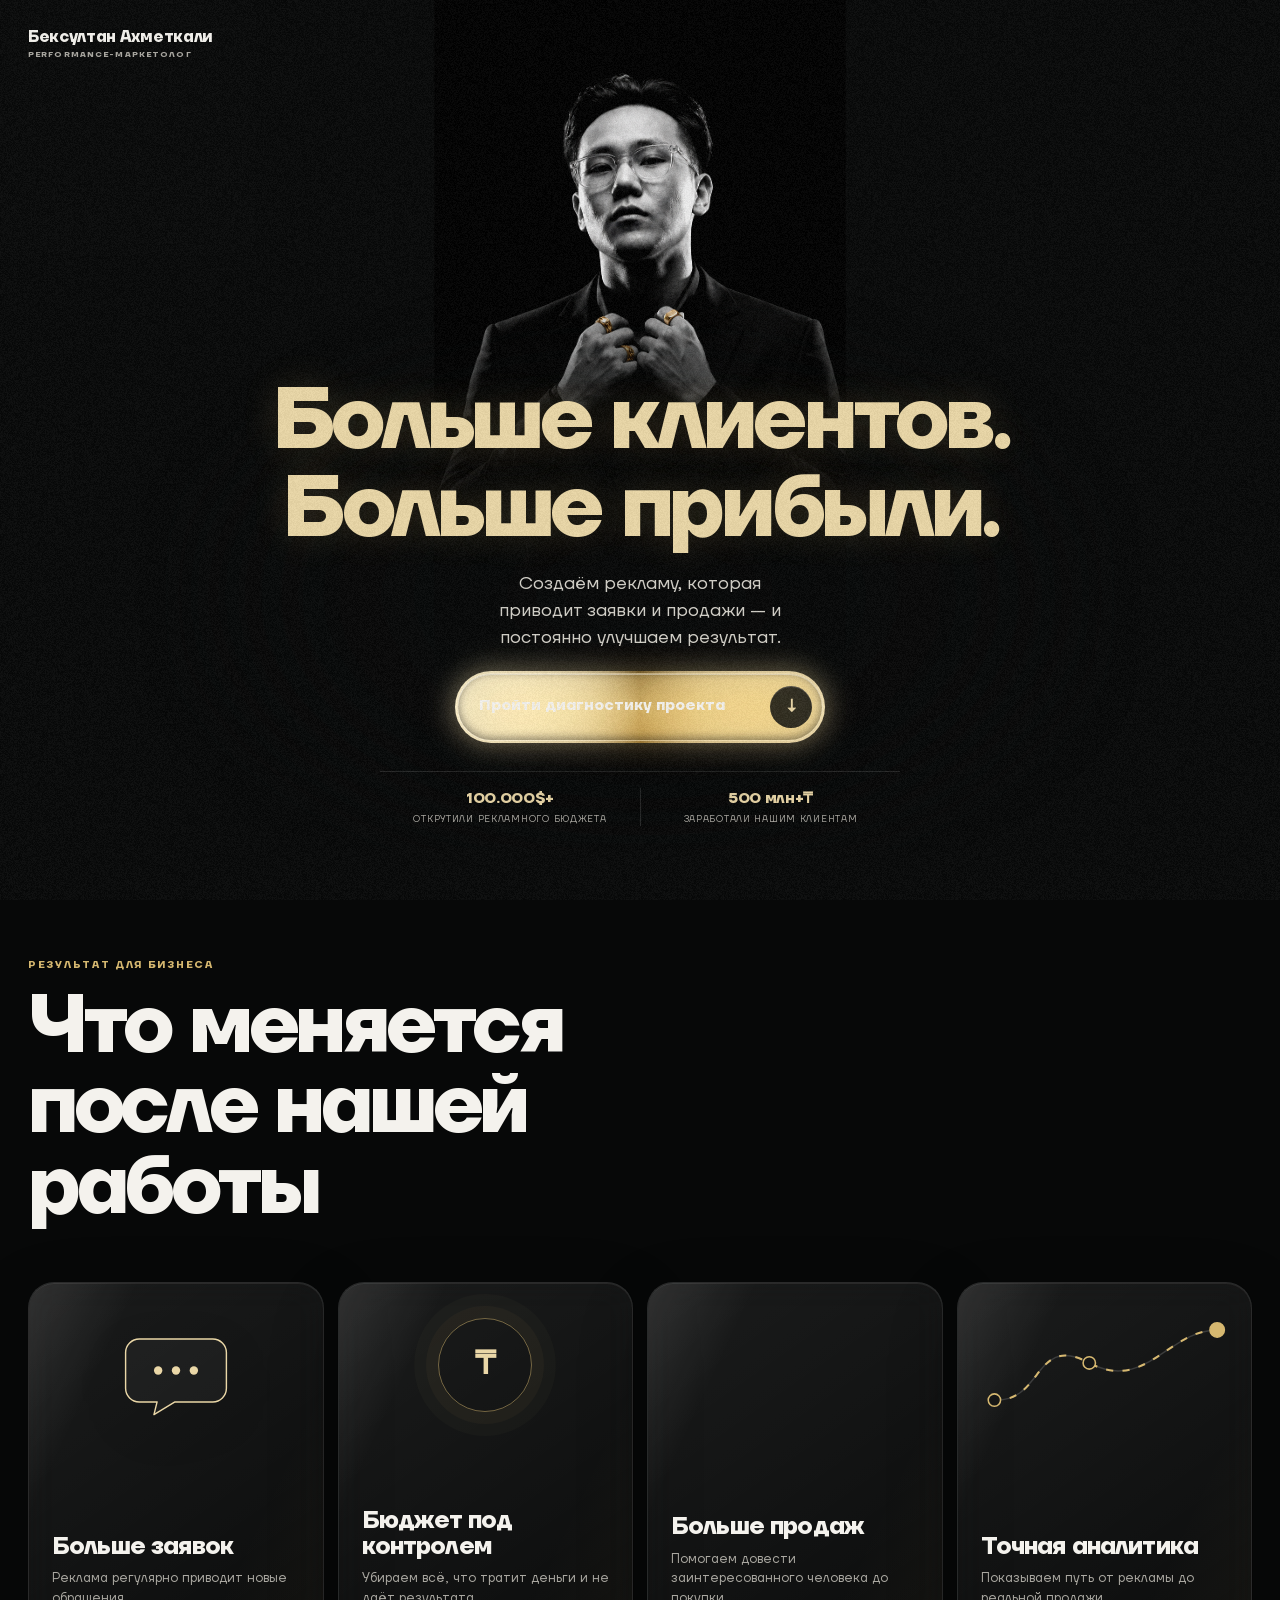
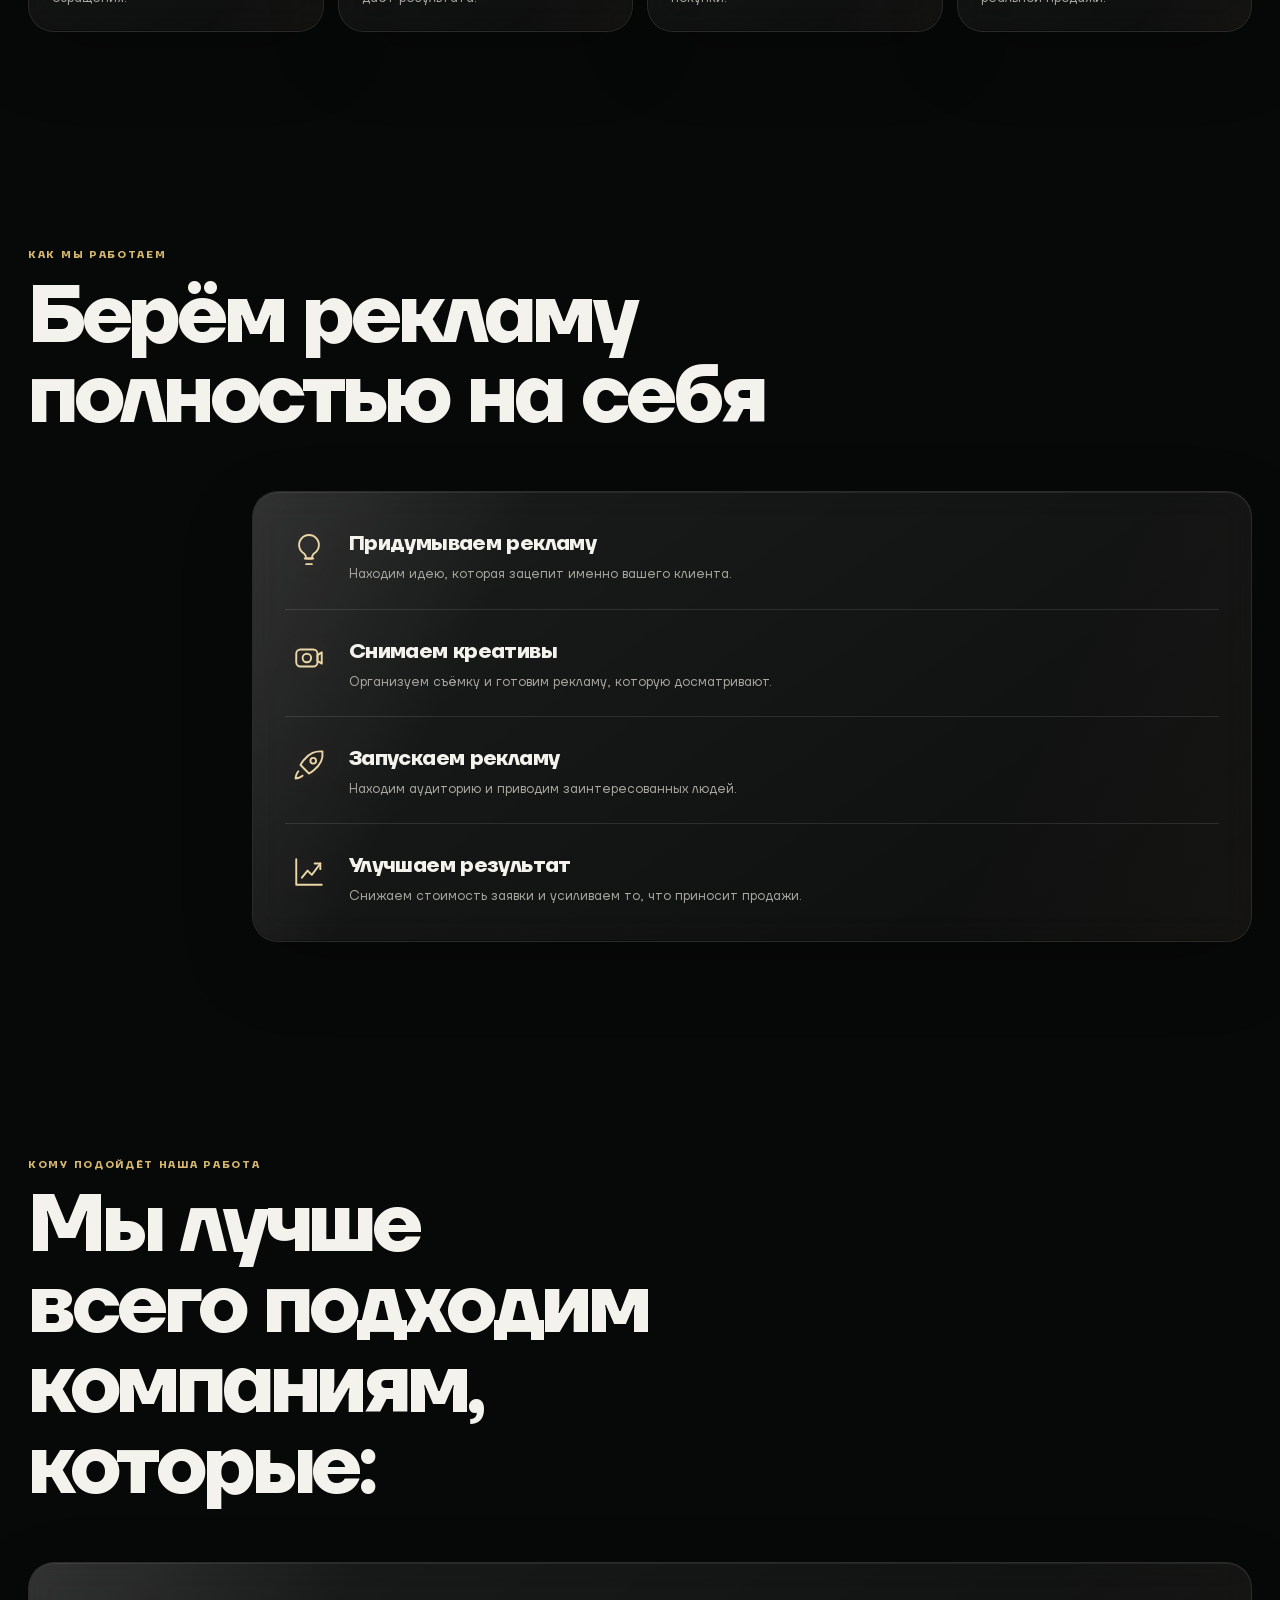
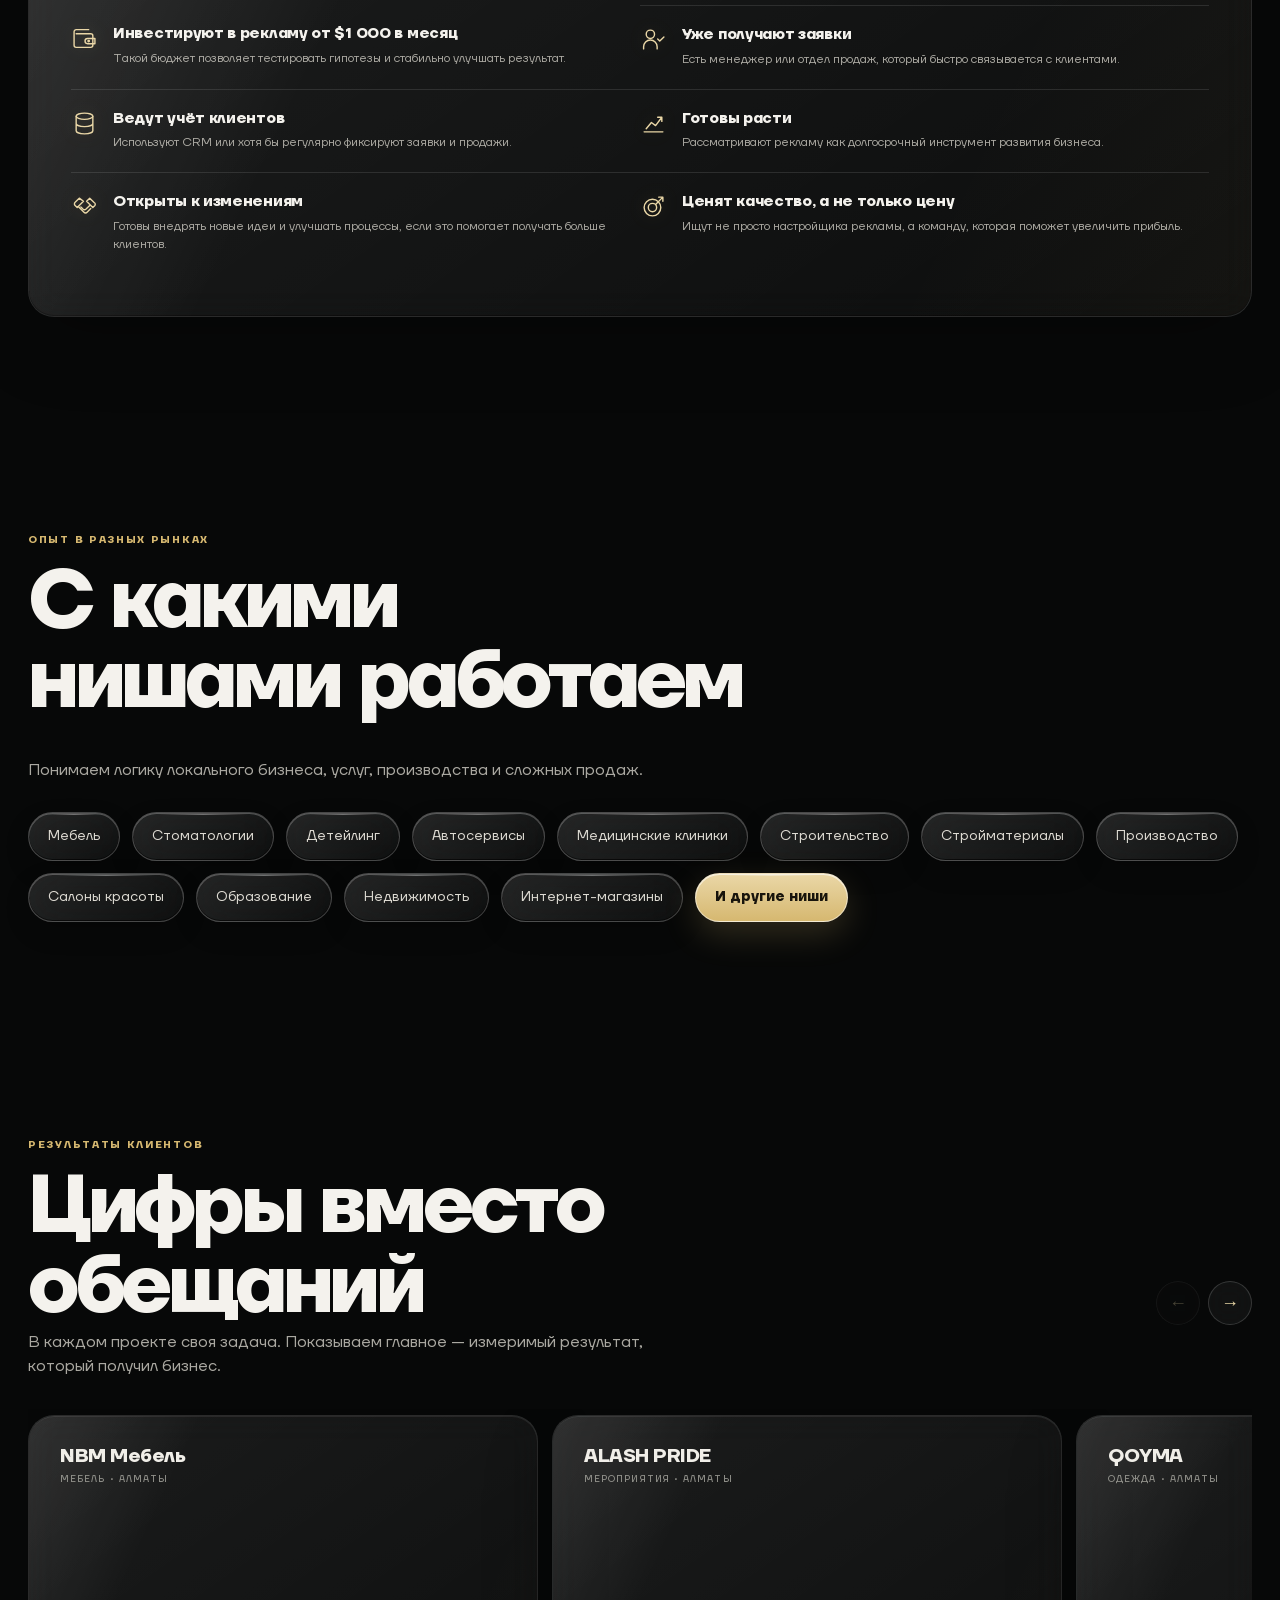
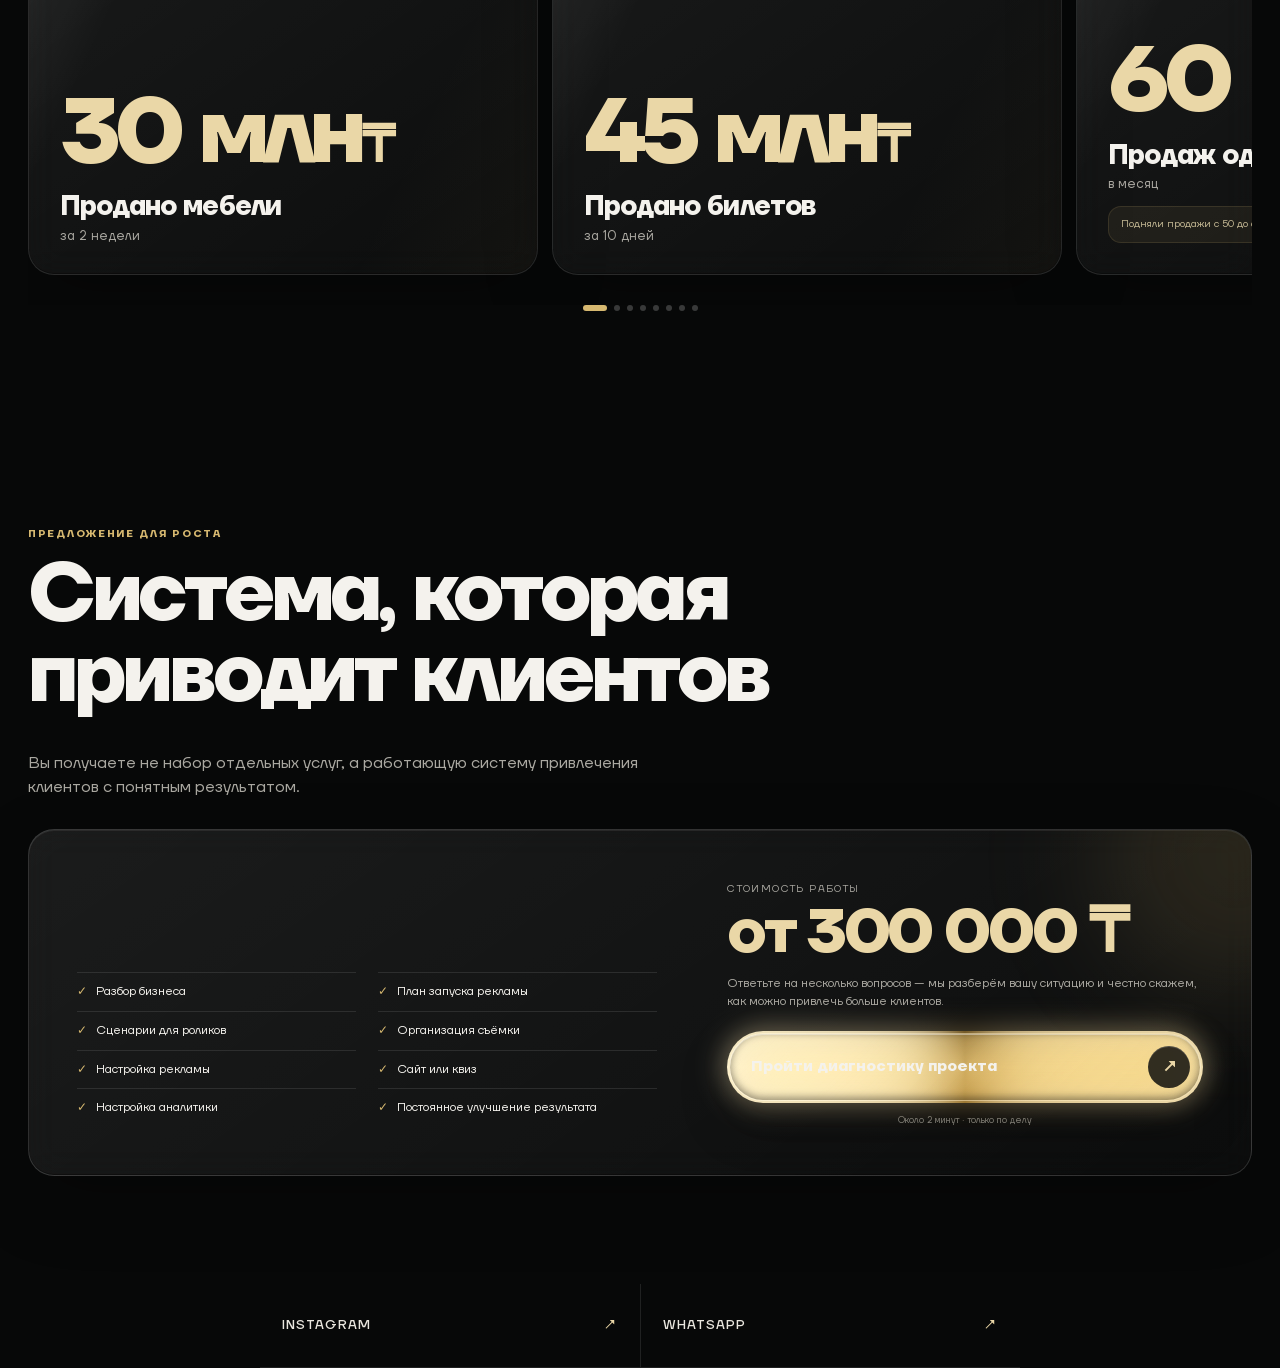
==== commit e93b01aa: "Add files via upload" ====
--- a/index.html
+++ b/index.html
@@ -2,211 +2,160 @@
 <html lang="ru">
 <head>
   <meta charset="utf-8">
-  <meta name="viewport" content="width=device-width,initial-scale=1">
-  <meta name="format-detection" content="telephone=no">
-  <title>МЕБЕЛЬ ПРО — персональный проект мебели</title>
-  <link rel="preconnect" href="https://fonts.googleapis.com">
-  <link rel="preconnect" href="https://fonts.gstatic.com" crossorigin>
-  <link href="https://fonts.googleapis.com/css2?family=Inter:wght@400;500;600;700&family=Manrope:wght@500;600;700;800&display=swap" rel="stylesheet">
-  <link rel="stylesheet" href="styles.css?v=20260729-8">
+  <meta name="viewport" content="width=device-width,initial-scale=1,viewport-fit=cover">
+  <meta name="theme-color" content="#080909">
+  <meta name="description" content="Бексултан Ахметкали — привлечение клиентов из рекламы для бизнеса в Астане и Алматы.">
+  <title>Бексултан Ахметкали — больше клиентов из рекламы</title>
+  <style>
+    @font-face{font-family:"TT Firs Neue";src:url("assets/TTFirsNeue-Light.woff2") format("woff2");font-weight:300;font-style:normal;font-display:swap}@font-face{font-family:"TT Firs Neue";src:url("assets/TTFirsNeue-Regular.woff2") format("woff2");font-weight:400;font-style:normal;font-display:swap}@font-face{font-family:"TT Firs Neue";src:url("assets/TTFirsNeue-Medium.woff2") format("woff2");font-weight:500;font-style:normal;font-display:swap}@font-face{font-family:"TT Firs Neue";src:url("assets/TTFirsNeue-Bold.woff2") format("woff2");font-weight:700;font-style:normal;font-display:swap}@font-face{font-family:"TT Firs Neue";src:url("assets/TTFirsNeue-ExtraBoldItalic.woff2") format("woff2");font-weight:800;font-style:italic;font-display:swap}
+    :root{--bg:#070808;--bg2:#0e0f0f;--glass:rgba(255,255,255,.07);--glass2:rgba(255,255,255,.11);--ink:#f4f2ed;--muted:#aaa8a1;--gold:#d6b870;--gold2:#ead7a7;--line:rgba(255,255,255,.14);--r:26px;--max:1240px;--ease:cubic-bezier(.16,1,.3,1)}
+    *{box-sizing:border-box}html{scroll-behavior:smooth;background:var(--bg)}body{margin:0;background:var(--bg);color:var(--ink);font-family:"TT Firs Neue",-apple-system,BlinkMacSystemFont,"SF Pro Text","Segoe UI",sans-serif;line-height:1.48;overflow-x:hidden;-webkit-font-smoothing:antialiased}a{color:inherit;text-decoration:none}button,a{-webkit-tap-highlight-color:transparent}.grain{position:fixed;inset:-12%;width:124%;height:124%;z-index:100;pointer-events:none;opacity:.115;mix-blend-mode:overlay;image-rendering:pixelated;transform:translateZ(0)}.lights{position:fixed;inset:-25%;z-index:-1;pointer-events:none;overflow:hidden}.light{position:absolute;border-radius:50%;filter:blur(85px);opacity:.19;will-change:transform}.light.one{width:52vw;height:52vw;background:#a67b30;top:2%;right:-7%;animation:drift1 18s ease-in-out infinite alternate}.light.two{width:50vw;height:40vw;background:#504734;left:-12%;top:46%;animation:drift2 23s ease-in-out infinite alternate}.light.three{width:38vw;height:38vw;background:#72581d;right:5%;bottom:-3%;animation:drift3 21s ease-in-out infinite alternate}@keyframes drift1{to{transform:translate(-12%,22%) scale(1.08)}}@keyframes drift2{to{transform:translate(18%,-16%) scale(.88)}}@keyframes drift3{to{transform:translate(-18%,-22%) scale(1.14)}}
+    .wrap{width:min(calc(100% - 44px),var(--max));margin-inline:auto}.section{padding:72px 0;position:relative}.kicker{color:var(--gold);font-size:10px;font-weight:700;letter-spacing:.17em;text-transform:uppercase}.section-title{font-size:clamp(36px,10.2vw,52px);font-weight:700;line-height:.98;letter-spacing:-.052em;margin:14px 0 34px;max-width:1000px}.section-intro{color:var(--muted);font-size:16px;max-width:640px;margin:-18px 0 30px}.reveal{opacity:0;transform:translateY(24px);filter:blur(7px);transition:opacity .8s var(--ease),transform .8s var(--ease),filter .8s var(--ease)}.reveal.show{opacity:1;transform:none;filter:none}
+    .nav{position:absolute;top:0;left:0;width:100%;z-index:20;padding:max(18px,env(safe-area-inset-top)) 0 0}.nav-in{display:flex;align-items:center;justify-content:space-between}.brand{font-size:14px;font-weight:760;line-height:1.15;letter-spacing:-.02em}.brand small{display:block;color:var(--muted);font-size:8px;letter-spacing:.14em;text-transform:uppercase;margin-top:4px}.place{font-size:10px;color:#cac6bb;display:flex;align-items:center;gap:7px}.place:before{content:"";width:6px;height:6px;border-radius:50%;background:var(--gold);box-shadow:0 0 0 5px rgba(214,184,112,.1)}
+    .hero{min-height:720px;height:100svh;max-height:860px;position:relative;display:flex;align-items:flex-end;overflow:hidden;isolation:isolate}.hero-photo{position:absolute;inset:0;z-index:-3}.hero-photo img{width:100%;height:100%;object-fit:cover;object-position:67% center;filter:saturate(.48) contrast(1.06) brightness(.72);opacity:.68}.hero-photo:after{content:"";position:absolute;inset:0;background:linear-gradient(0deg,#070808 0%,rgba(7,8,8,.9) 37%,rgba(7,8,8,.19) 76%,rgba(7,8,8,.48) 100%),linear-gradient(90deg,rgba(7,8,8,.78),transparent 84%)}.hero-orbit{position:absolute;width:390px;height:390px;border:1px solid rgba(214,184,112,.22);border-radius:50%;right:-245px;top:17%;z-index:-2;box-shadow:0 0 80px rgba(214,184,112,.08),inset 0 0 80px rgba(214,184,112,.05);animation:orbit 12s ease-in-out infinite alternate}.hero-orbit:after{content:"";position:absolute;width:8px;height:8px;border-radius:50%;background:var(--gold2);left:9%;top:18%;box-shadow:0 0 22px var(--gold)}@keyframes orbit{to{transform:translate(-15px,22px) rotate(12deg)}}.hero-content{padding-bottom:max(27px,env(safe-area-inset-bottom));width:100%}.hero-copy{max-width:760px}.hero h1{font-size:clamp(46px,12.4vw,61px);font-weight:700;line-height:.94;letter-spacing:-.058em;margin:12px 0 19px;text-wrap:balance}.hero h1 span{color:var(--gold2);text-shadow:0 0 35px rgba(214,184,112,.18)}.hero .lead{font-size:14px;line-height:1.55;color:#d3d0c8;margin:0 0 20px;max-width:660px}.hero-actions{display:flex;flex-direction:column;gap:10px}.btn{display:flex;align-items:center;justify-content:space-between;gap:18px;width:100%;min-height:62px;padding:10px 12px 10px 21px;border:1px solid rgba(255,255,255,.25);border-radius:999px;background:linear-gradient(180deg,var(--gold2),var(--gold));color:#17140e;font-size:14px;font-weight:700;box-shadow:0 18px 45px rgba(0,0,0,.36),inset 0 1px 1px rgba(255,255,255,.6),inset 0 -2px 7px rgba(94,68,18,.18);transition:.35s var(--ease)}.btn-icon{display:grid;place-items:center;width:42px;height:42px;border-radius:50%;background:#17140e;color:var(--gold2);font-size:19px;flex:0 0 auto}.hero-note{font-size:10px;color:var(--muted);padding-left:4px}.trust-pill{position:absolute;right:22px;top:92px;display:flex;align-items:center;gap:9px;padding:9px 12px;border:1px solid var(--line);border-radius:999px;background:rgba(12,13,13,.34);backdrop-filter:blur(22px) saturate(150%);-webkit-backdrop-filter:blur(22px) saturate(150%);font-size:9px;color:#d5d1c7;box-shadow:inset 0 1px rgba(255,255,255,.14),inset 0 -1px rgba(0,0,0,.45),0 15px 35px rgba(0,0,0,.22)}.trust-pill svg{width:13px;color:var(--gold)}
+    .outcome-grid{display:grid;grid-template-columns:1fr;gap:14px}.glass{position:relative;overflow:hidden;background:linear-gradient(145deg,rgba(255,255,255,.105),rgba(255,255,255,.028) 52%,rgba(214,184,112,.035));border:1px solid rgba(255,255,255,.18);border-radius:var(--r);box-shadow:0 28px 80px rgba(0,0,0,.3),inset 0 1px rgba(255,255,255,.18),inset 0 -1px rgba(0,0,0,.55);backdrop-filter:blur(26px) saturate(145%);-webkit-backdrop-filter:blur(26px) saturate(145%)}.glass:before{content:"";position:absolute;inset:0;border-radius:inherit;pointer-events:none;background:linear-gradient(115deg,rgba(255,255,255,.13),transparent 24%,transparent 72%,rgba(214,184,112,.055));mix-blend-mode:screen}.glass:after{content:"";position:absolute;width:65%;height:1px;top:0;left:8%;background:linear-gradient(90deg,transparent,rgba(255,255,255,.7),transparent);opacity:.48}.outcome{min-height:286px;padding:23px;display:flex;flex-direction:column;justify-content:space-between}.outcome-copy{position:relative;z-index:2}.outcome-copy h3{font-size:24px;font-weight:700;line-height:1.08;letter-spacing:-.035em;margin:0 0 10px}.outcome-copy p{font-size:13px;color:var(--muted);margin:0}.viz{height:126px;position:relative;margin:-4px 0 15px;z-index:2}.lead-stream{display:flex;align-items:center;justify-content:center;gap:9px}.lead-card{width:46px;height:58px;border:1px solid rgba(255,255,255,.16);border-radius:14px;background:rgba(255,255,255,.055);display:grid;place-items:center;animation:leadIn 3s var(--ease) infinite}.lead-card:nth-child(2){animation-delay:.35s}.lead-card:nth-child(3){animation-delay:.7s}.lead-card svg{width:25px;color:var(--gold2)}.lead-count{position:absolute;right:19%;top:5px;min-width:28px;height:28px;padding:0 7px;border-radius:999px;background:var(--gold);color:#16130d;display:grid;place-items:center;font-size:11px;font-weight:700;box-shadow:0 0 24px rgba(214,184,112,.35)}@keyframes leadIn{0%,15%{transform:translateY(22px);opacity:0}35%,80%{transform:none;opacity:1}100%{transform:translateY(-8px);opacity:0}}.viz-shield{display:grid;place-items:center}.shield{width:94px;height:94px;border:1px solid rgba(214,184,112,.5);border-radius:50%;display:grid;place-items:center;box-shadow:0 0 0 12px rgba(214,184,112,.04),0 0 0 24px rgba(214,184,112,.025);animation:breathe 3s ease-in-out infinite}.shield:before{content:"₸";font-size:32px;color:var(--gold2);font-weight:700}@keyframes breathe{50%{transform:scale(1.06);box-shadow:0 0 0 17px rgba(214,184,112,.035),0 0 0 34px rgba(214,184,112,.015)}}.sales-funnel{display:grid;grid-template-columns:1fr 50px 1fr;align-items:center;gap:7px}.people,.money{display:flex;flex-direction:column;gap:5px}.people span,.money span{height:27px;border-radius:9px;border:1px solid rgba(255,255,255,.14);display:flex;align-items:center;justify-content:center;font-size:12px;animation:saleFlow 3.2s ease-in-out infinite}.people span:nth-child(2),.money span:nth-child(2){animation-delay:.35s}.people span:nth-child(3),.money span:nth-child(3){animation-delay:.7s}.money span{color:#17140e;background:var(--gold);border-color:var(--gold);font-weight:700}.funnel-shape{height:90px;clip-path:polygon(0 0,100% 0,67% 100%,33% 100%);background:linear-gradient(180deg,rgba(255,255,255,.13),rgba(214,184,112,.16));border-top:1px solid rgba(255,255,255,.25)}@keyframes saleFlow{0%,15%{opacity:.2;transform:translateX(-8px)}35%,78%{opacity:1;transform:none}100%{opacity:.2;transform:translateX(8px)}}.viz-path svg{width:100%;height:100%;overflow:visible}.pathline{stroke:rgba(255,255,255,.16);stroke-width:1.4;fill:none}.signal{stroke:var(--gold);stroke-width:2;fill:none;stroke-dasharray:7 9;animation:dash 4s linear infinite}.node{fill:#151616;stroke:var(--gold);stroke-width:1.5}.node-last{fill:var(--gold)}@keyframes dash{to{stroke-dashoffset:-80}}
+    .process-board{padding:7px 20px 8px;counter-reset:steps}.step{position:relative;display:grid;grid-template-columns:58px 1fr;gap:14px;padding:24px 0;border-top:1px solid rgba(255,255,255,.11)}.step:first-child{border-top:0}.step:before{counter-increment:steps;content:"0" counter(steps);position:absolute;left:18px;top:60px;font-size:9px;color:var(--gold)}.step-visual{width:56px;height:56px;border-radius:18px;display:grid;place-items:center;background:rgba(214,184,112,.07);border:1px solid rgba(214,184,112,.2);color:var(--gold2);position:relative}.step-visual svg{width:29px;height:29px;stroke:currentColor;fill:none;stroke-width:1.35}.step-visual.idea i{position:absolute;width:5px;height:5px;border-radius:50%;background:var(--gold);animation:spark 2s ease-in-out infinite}.step-visual.idea i:nth-child(2){transform:translate(-22px,-17px)}.step-visual.idea i:nth-child(3){transform:translate(22px,-12px);animation-delay:.5s}@keyframes spark{50%{opacity:.18;scale:.5}}.step-visual.record:after{content:"REC";position:absolute;bottom:4px;right:5px;font-size:6px;color:#dc7c67;letter-spacing:.08em}.step-visual.launch:after{content:"";position:absolute;width:7px;height:7px;border-radius:50%;background:var(--gold);animation:pulseDot 2s infinite}@keyframes pulseDot{to{box-shadow:0 0 0 22px rgba(214,184,112,0)}}.step-visual.grow .up{position:absolute;font-size:18px;font-weight:700;animation:rise 2.4s var(--ease) infinite}@keyframes rise{0%{transform:translateY(8px);opacity:.2}55%,80%{transform:none;opacity:1}100%{transform:translateY(-7px);opacity:0}}.step h3{font-size:21px;font-weight:700;letter-spacing:-.03em;margin:2px 0 6px}.step p{font-size:13px;color:var(--muted);margin:0}.step-copy{align-self:center}.partner-card{padding:7px 24px}.partner-card h3{font-size:31px;line-height:1;letter-spacing:-.045em;margin:14px 0 14px}.partner-card>p{font-size:14px;color:var(--muted);margin:0 0 25px}.partner-grid{display:grid;gap:0}.partner-item{padding:18px 0;border:0;border-top:1px solid rgba(255,255,255,.11);border-radius:0;background:transparent;display:grid;grid-template-columns:27px 1fr;gap:9px;align-items:center;font-size:13px}.partner-item:first-child{border-top:0}.partner-item .check{width:21px;height:21px}.checklist{list-style:none;padding:0;margin:0}.checklist li{display:grid;grid-template-columns:24px 1fr;gap:8px;padding:12px 0;border-top:1px solid var(--line);font-size:13px}.check{width:19px;height:19px;border-radius:50%;border:1px solid rgba(214,184,112,.5);display:grid;place-items:center;color:var(--gold2);font-size:10px}
+    .niche-cloud{display:flex;flex-wrap:wrap;gap:9px 8px;align-items:center}.niche{position:relative;padding:11px 15px;border-radius:999px;border:1px solid rgba(255,255,255,.18);background:linear-gradient(145deg,rgba(255,255,255,.105),rgba(255,255,255,.035));box-shadow:inset 0 1px rgba(255,255,255,.2),inset 0 -1px rgba(0,0,0,.55),0 12px 28px rgba(0,0,0,.16);backdrop-filter:blur(20px) saturate(145%);-webkit-backdrop-filter:blur(20px) saturate(145%);font-size:12px;color:#dedbd3;white-space:nowrap;transition:.35s var(--ease)}.niche:nth-child(3n+2){border-color:rgba(214,184,112,.34);background:linear-gradient(145deg,rgba(214,184,112,.14),rgba(255,255,255,.035))}.niche:nth-child(4n){padding-inline:19px}.niche:before{content:"";position:absolute;top:1px;left:18%;right:18%;height:1px;background:linear-gradient(90deg,transparent,rgba(255,255,255,.68),transparent);opacity:.55}
+    .cases{display:grid;gap:12px}.case{min-height:340px;padding:22px;display:flex;flex-direction:column;justify-content:space-between}.placeholder{font-size:9px;letter-spacing:.1em;text-transform:uppercase;color:var(--muted);border:1px dashed rgba(255,255,255,.18);border-radius:999px;padding:7px 10px;align-self:flex-start}.metric{font-size:58px;line-height:.9;letter-spacing:-.065em;color:var(--gold2);font-weight:700}.case h3{font-size:24px;line-height:1.06;letter-spacing:-.04em;margin:14px 0 7px}.case p{font-size:13px;color:var(--muted);margin:0}.case.featured{background:linear-gradient(145deg,#e3d1a2,#bca061);color:#17140e}.case.featured .metric{color:#5b4718}.case.featured p,.case.featured .placeholder{color:rgba(23,20,14,.6);border-color:rgba(23,20,14,.28)}
+    .offer-shell{padding:7px;background:linear-gradient(145deg,rgba(255,255,255,.15),rgba(214,184,112,.07),rgba(255,255,255,.025));border:1px solid rgba(255,255,255,.2);border-radius:32px;box-shadow:0 45px 120px rgba(0,0,0,.42),inset 0 1px rgba(255,255,255,.22);backdrop-filter:blur(28px);-webkit-backdrop-filter:blur(28px)}.offer{padding:27px 20px 21px;border-radius:26px;background:rgba(6,7,7,.68);border:1px solid rgba(255,255,255,.09);overflow:hidden;position:relative}.offer:before{content:"";position:absolute;width:270px;height:270px;border-radius:50%;background:rgba(214,184,112,.13);filter:blur(60px);right:-120px;top:-110px}.offer .section-title{font-size:clamp(38px,10vw,58px);position:relative;margin-bottom:24px}.offer-grid{position:relative;display:grid;gap:25px}.offer-list{display:grid;grid-template-columns:1fr;gap:0}.offer-list span{padding:10px 0;border-top:1px solid rgba(255,255,255,.1);font-size:12px;display:flex;gap:9px}.offer-list b{color:var(--gold);font-weight:500}.offer-price{padding-top:4px}.offer-price small{display:block;color:var(--muted);font-size:10px;text-transform:uppercase;letter-spacing:.14em}.offer-price strong{display:block;font-size:clamp(45px,12vw,67px);line-height:.92;letter-spacing:-.06em;color:var(--gold2);margin:8px 0 13px}.offer-price p{font-size:12px;color:var(--muted);margin:0 0 20px}.liquid-cta{position:relative;isolation:isolate;width:100%;padding:2px;border-radius:999px;background:conic-gradient(from var(--angle),#6f5421,#f4e2b3,#98732e,#fff3ce,#6f5421);box-shadow:0 0 25px rgba(214,184,112,.22),0 22px 45px rgba(0,0,0,.45);animation:metalSpin 4.8s linear infinite}.liquid-cta:before{content:"";position:absolute;inset:-7px;border-radius:inherit;background:inherit;filter:blur(14px);opacity:.24;z-index:-1}.liquid-cta a{min-height:68px;padding:9px 10px 9px 21px;border-radius:inherit;background:linear-gradient(135deg,rgba(255,255,255,.22),rgba(255,255,255,.075) 42%,rgba(214,184,112,.14));border:1px solid rgba(255,255,255,.28);display:flex;align-items:center;justify-content:space-between;gap:12px;backdrop-filter:blur(25px) saturate(170%);-webkit-backdrop-filter:blur(25px) saturate(170%);box-shadow:inset 0 1px rgba(255,255,255,.4),inset 0 -2px 8px rgba(0,0,0,.45);overflow:hidden;position:relative;font-size:14px;font-weight:700}.liquid-cta a:before{content:"";position:absolute;inset:-40% auto -40% -45%;width:32%;background:linear-gradient(90deg,transparent,rgba(255,255,255,.7),transparent);transform:skewX(-18deg);animation:shine 3.3s ease-in-out infinite}.liquid-cta .btn-icon{background:rgba(7,8,8,.82);box-shadow:inset 0 1px rgba(255,255,255,.18)}@property --angle{syntax:"<angle>";initial-value:0deg;inherits:false}@keyframes metalSpin{to{--angle:360deg}}@keyframes shine{0%,38%{left:-45%}70%,100%{left:125%}}.offer-note{text-align:center;font-size:9px;color:var(--muted);margin-top:11px}.footer{padding:28px 0 calc(28px + env(safe-area-inset-bottom));border-top:1px solid var(--line);color:var(--muted);font-size:10px}.footer-in{display:flex;flex-direction:column;gap:8px}
+    @media(min-width:700px){.wrap{width:min(calc(100% - 56px),var(--max))}.section{padding:108px 0}.section-title{font-size:clamp(54px,7vw,82px);margin-bottom:54px}.nav{padding-top:28px}.brand{font-size:16px}.place{font-size:12px}.hero{min-height:780px;max-height:940px}.hero-photo img{object-position:center}.hero-photo:after{background:linear-gradient(90deg,rgba(8,9,9,.98) 0%,rgba(8,9,9,.72) 45%,rgba(8,9,9,.08) 78%,rgba(8,9,9,.42) 100%),linear-gradient(0deg,#080909 0%,transparent 35%)}.hero h1{font-size:clamp(70px,7.8vw,112px);max-width:1000px}.hero .lead{font-size:18px}.hero-actions{flex-direction:row;align-items:center}.btn{max-width:370px}.hero-note{max-width:170px}.trust-pill{right:max(28px,calc((100vw - var(--max))/2));top:120px}.hero-orbit{width:650px;height:650px;right:-260px}.outcome-grid{grid-template-columns:repeat(2,1fr)}.process-board{max-width:1000px;margin-left:auto;padding:10px 32px}.step{grid-template-columns:72px 1fr;gap:20px}.step:before{left:25px}.step-visual{width:68px;height:68px}.partner-card{padding:42px}.partner-grid{grid-template-columns:repeat(2,1fr)}.niche-cloud{gap:12px}.niche{font-size:14px;padding:13px 19px}.cases{grid-template-columns:1.2fr 1fr 1fr}.offer{padding:48px}.offer-grid{grid-template-columns:1fr .82fr;gap:70px;align-items:end}.offer-list{grid-template-columns:1fr 1fr;column-gap:22px}.liquid-cta a{font-size:15px}.footer-in{flex-direction:row;justify-content:space-between}}
+    @media(min-width:1050px){.outcome-grid{grid-template-columns:repeat(4,1fr)}.outcome{min-height:350px}.btn:hover{transform:translateY(-3px);box-shadow:0 24px 60px rgba(0,0,0,.42),inset 0 1px 1px rgba(255,255,255,.7)}.niche:hover{transform:translateY(-3px);border-color:rgba(214,184,112,.5)}.liquid-cta:hover{filter:brightness(1.12);transform:translateY(-3px)}}
+    @media(prefers-reduced-motion:reduce){html{scroll-behavior:auto}.light,.hero-orbit,.hero-word,.hero-energy,.viz i,.shield,.signal,.step-icon i{animation:none}.reveal{opacity:1;transform:none;filter:none;transition:none}.grain{display:none}}
+  </style>
+  <style>
+    .offer-price strong{font-size:clamp(38px,10vw,62px);letter-spacing:-.055em;white-space:nowrap}
+    .nav-in{justify-content:flex-start}.hero-content{padding-bottom:max(34px,env(safe-area-inset-bottom))}.hero h1{font-size:clamp(38px,10.3vw,48px);line-height:.98;letter-spacing:-.05em;margin:0 0 18px}.hero-line{display:block;white-space:nowrap}.hero-line.accent{color:var(--gold2);margin-top:4px}.hero .lead{max-width:330px;font-size:14px;line-height:1.5;margin-bottom:22px}.hero-photo img{object-position:65% center}.hero-photo:after{background:linear-gradient(0deg,#070808 0%,rgba(7,8,8,.91) 40%,rgba(7,8,8,.16) 78%,rgba(7,8,8,.5) 100%),linear-gradient(90deg,rgba(7,8,8,.78),transparent 86%)}
+    .glass{border:1px solid transparent;border-radius:30px;background:linear-gradient(145deg,rgba(255,255,255,.105),rgba(255,255,255,.028) 54%,rgba(214,184,112,.035)) padding-box,linear-gradient(135deg,rgba(255,255,255,.5),rgba(255,255,255,.08) 42%,rgba(214,184,112,.24),rgba(255,255,255,.13)) border-box;background-clip:padding-box,border-box;isolation:isolate}.glass:after{display:none}.outcome{border-radius:30px}.section-title{max-width:12ch;text-wrap:balance}
+    .lead-feed{position:relative;height:130px;margin:0}.lead-pop{position:absolute;left:50%;width:218px;height:43px;padding:6px 9px;display:grid;grid-template-columns:29px 1fr;grid-template-rows:1fr 1fr;column-gap:8px;border:1px solid rgba(255,255,255,.16);border-radius:14px;background:rgba(24,25,25,.83);backdrop-filter:blur(14px);box-shadow:0 12px 25px rgba(0,0,0,.35),inset 0 1px rgba(255,255,255,.12);opacity:0;transform:translate(-50%,22px) scale(.94);animation:leadPop 5.2s var(--ease) infinite}.lead-pop:nth-child(2){animation-delay:1.15s}.lead-pop:nth-child(3){animation-delay:2.3s}.lead-pop:nth-child(4){animation-delay:3.45s}.lead-pop i{grid-row:1/3;width:29px;height:29px;border-radius:50%;display:grid;place-items:center;background:linear-gradient(145deg,var(--gold2),#8d6b2c);color:#17140e;font-style:normal;font-size:10px;font-weight:700}.lead-pop b{font-size:9px;align-self:end}.lead-pop em{font-size:7px;color:var(--muted);font-style:normal}@keyframes leadPop{0%,8%{opacity:0;transform:translate(-50%,22px) scale(.94)}18%,56%{opacity:1;transform:translate(-50%,0) scale(1)}72%,100%{opacity:0;transform:translate(-50%,-24px) scale(.96)}}
+    .sales-conveyor{height:132px;margin:0;display:grid;grid-template-rows:32px 56px 32px;justify-items:center;gap:4px;overflow:hidden}.conveyor{width:210px;display:flex;gap:10px;justify-content:center;position:relative}.conveyor:after{content:"";position:absolute;left:0;right:0;bottom:-4px;height:1px;background:linear-gradient(90deg,transparent,rgba(255,255,255,.25),transparent)}.conveyor span{min-width:31px;height:27px;border-radius:10px;display:grid;place-items:center;border:1px solid rgba(255,255,255,.15);font-size:10px;animation:belt 3.4s linear infinite}.people-belt span{color:#d6d2ca;background:rgba(255,255,255,.05)}.cash-belt span{background:var(--gold);border-color:var(--gold);color:#17140e;font-weight:700}.conveyor span:nth-child(2){animation-delay:-.85s}.conveyor span:nth-child(3){animation-delay:-1.7s}.conveyor span:nth-child(4){animation-delay:-2.55s}.funnel-box{width:88px;height:56px;clip-path:polygon(8% 0,92% 0,64% 100%,36% 100%);background:linear-gradient(180deg,rgba(255,255,255,.16),rgba(214,184,112,.2));border-top:1px solid rgba(255,255,255,.34);position:relative}.funnel-box:after{content:"";position:absolute;inset:8px 22px;background:rgba(214,184,112,.18);filter:blur(7px)}@keyframes belt{0%{transform:translateX(-14px);opacity:0}18%,78%{opacity:1}100%{transform:translateX(14px);opacity:0}}
+    .step{grid-template-columns:48px 1fr;gap:16px}.step-visual{width:44px;height:58px;border:0;border-radius:0;background:transparent;color:var(--gold2);box-shadow:none}.step-visual svg{width:34px;height:34px;stroke-width:1.15;filter:drop-shadow(0 0 9px rgba(214,184,112,.3))}.step-visual:after,.step-visual i,.step-visual .up{display:none!important}.step:before{left:17px;top:69px;color:rgba(234,215,167,.55)}
+    #niches{overflow:visible}.niche-glow{position:absolute;width:min(720px,130vw);height:560px;border-radius:50%;background:radial-gradient(ellipse at center,rgba(214,184,112,.19) 0%,rgba(151,111,35,.1) 34%,rgba(92,67,20,.035) 58%,transparent 78%);filter:blur(18px);right:-58%;bottom:-270px;pointer-events:none}.niche-cloud{position:relative;z-index:2}.niche{border-color:rgba(255,255,255,.2);background:linear-gradient(145deg,rgba(255,255,255,.12),rgba(255,255,255,.035));box-shadow:inset 0 1px rgba(255,255,255,.25),inset 0 -1px rgba(0,0,0,.6),0 10px 24px rgba(0,0,0,.2)}.niche:nth-child(3n+2){border-color:rgba(255,255,255,.2);background:linear-gradient(145deg,rgba(255,255,255,.12),rgba(255,255,255,.035))}.niche-more{color:#18140c!important;background:linear-gradient(180deg,var(--gold2),var(--gold))!important;border-color:rgba(255,255,255,.5)!important;font-weight:700;box-shadow:0 12px 34px rgba(214,184,112,.2),inset 0 1px rgba(255,255,255,.65)!important}
+    .offer-shell{border-radius:36px;overflow:hidden;background:linear-gradient(145deg,rgba(255,255,255,.16),rgba(214,184,112,.07),rgba(255,255,255,.035));background-clip:padding-box}.offer{border-radius:30px;overflow:hidden}.offer .section-title{font-size:clamp(38px,9.6vw,56px);line-height:1;max-width:11ch;text-wrap:balance;margin-bottom:28px}
+    @media(min-width:700px){.hero h1{font-size:clamp(64px,6.8vw,98px)}.hero-line{white-space:normal}.hero .lead{max-width:620px;font-size:18px}.offer .section-title{max-width:12ch}}
+  </style>
+  <style>.hero-content{width:min(calc(100% - 44px),var(--max))}.hero-copy,.hero h1{width:100%;min-width:0}.hero h1{font-size:clamp(35px,9.4vw,44px)}@media(min-width:700px){.hero-content{width:min(calc(100% - 56px),var(--max))}.hero h1{font-size:clamp(64px,6.8vw,98px)}}</style>
+  <style>
+    .glass{position:relative;overflow:hidden;background:linear-gradient(145deg,rgba(255,255,255,.082),rgba(255,255,255,.025));border:1px solid var(--line);border-radius:var(--r);box-shadow:0 25px 70px rgba(0,0,0,.22),inset 0 1px rgba(255,255,255,.075),inset 0 -1px rgba(0,0,0,.35);backdrop-filter:blur(16px);-webkit-backdrop-filter:blur(16px);background-clip:padding-box}.glass:before{content:"";position:absolute;inset:0;border-radius:inherit;pointer-events:none;background:linear-gradient(115deg,rgba(255,255,255,.1),transparent 24%,transparent 74%,rgba(214,184,112,.04));mix-blend-mode:screen}.glass:after{display:none}.outcome,.process-board,.partner-card,.case{border-radius:var(--r)}
+    .hero{height:780px;min-height:720px;max-height:780px;align-items:flex-end}.hero-copy{text-align:center;margin:auto}.hero-content{padding-bottom:24px}.hero h1{font-size:clamp(37px,9.6vw,46px);line-height:.96}.hero .lead{margin:0 auto 20px;max-width:330px}.hero-actions{align-items:center}.hero .btn{margin:auto}.hero-photo img{object-position:50% 38%;opacity:.76}.hero-photo:after{background:linear-gradient(0deg,#070808 0%,rgba(7,8,8,.91) 46%,rgba(7,8,8,.12) 82%,rgba(7,8,8,.35) 100%)}.hero-orbit{display:none}.hero-metrics{display:grid;grid-template-columns:1fr 1fr;gap:0;margin-top:22px;border-top:1px solid rgba(255,255,255,.12);padding-top:16px}.hero-metrics>div{display:flex;flex-direction:column;gap:3px}.hero-metrics>div+div{border-left:1px solid rgba(255,255,255,.12)}.hero-metrics strong{font-size:15px;color:var(--gold2);letter-spacing:-.02em}.hero-metrics span{font-size:9px;color:var(--muted);text-transform:uppercase;letter-spacing:.08em}
+    .lead-rain{position:relative;height:132px;margin:0}.rain-person{position:absolute;top:-20px;width:34px;height:34px;border:1px solid rgba(255,255,255,.17);border-radius:50%;display:grid;place-items:center;color:var(--gold2);background:rgba(255,255,255,.045);opacity:0;animation:rainLead 4.6s var(--ease) infinite}.rain-person svg{width:19px;height:19px;fill:none;stroke:currentColor;stroke-width:1.4}.rain-person:nth-child(1){left:12%;animation-delay:0s}.rain-person:nth-child(2){left:30%;animation-delay:.7s}.rain-person:nth-child(3){left:48%;animation-delay:1.4s}.rain-person:nth-child(4){left:66%;animation-delay:2.1s}.rain-person:nth-child(5){left:82%;animation-delay:2.8s}.lead-hub{position:absolute;left:50%;bottom:6px;transform:translateX(-50%);width:108px;height:37px;border:1px solid rgba(214,184,112,.35);border-radius:19px;background:rgba(214,184,112,.07);display:flex;align-items:center;justify-content:center;gap:7px;box-shadow:0 0 25px rgba(214,184,112,.08)}.lead-hub i{width:8px;height:8px;border-radius:50%;background:var(--gold);opacity:.75}@keyframes rainLead{0%,8%{opacity:0;transform:translateY(0) scale(.8)}20%{opacity:1}70%{opacity:1;transform:translateY(86px) scale(.92)}82%,100%{opacity:0;transform:translateY(92px) scale(.55)}}
+    .conversion-line{position:relative;height:132px;margin:0;display:grid;grid-template-columns:1fr 2px 1fr;align-items:center;gap:10px}.axis{position:absolute;left:8%;right:8%;top:50%;height:1px;background:linear-gradient(90deg,transparent,rgba(255,255,255,.28) 15%,rgba(214,184,112,.5) 50%,rgba(255,255,255,.28) 85%,transparent)}.transform-line{grid-column:2;width:2px;height:72px;background:linear-gradient(180deg,transparent,var(--gold2),transparent);box-shadow:0 0 14px rgba(214,184,112,.35);z-index:2}.flow-users,.flow-cash{display:flex;align-items:center;justify-content:center;gap:6px;z-index:3}.flow-users{grid-column:1}.flow-cash{grid-column:3}.flow-users span,.flow-cash span{width:31px;height:31px;border-radius:50%;display:grid;place-items:center;animation:horizontalFlow 3.6s linear infinite}.flow-users span{border:1px solid rgba(255,255,255,.17);color:#d8d5ce;background:#151616}.flow-users svg{width:17px;height:17px;fill:none;stroke:currentColor;stroke-width:1.4}.flow-cash span{background:var(--gold);color:#17140e;font-size:12px;font-weight:700;box-shadow:0 0 15px rgba(214,184,112,.13)}.flow-users span:nth-child(2),.flow-cash span:nth-child(2){animation-delay:-1.2s}.flow-users span:nth-child(3),.flow-cash span:nth-child(3){animation-delay:-2.4s}@keyframes horizontalFlow{0%{transform:translateX(-9px);opacity:.2}25%,75%{opacity:1}100%{transform:translateX(9px);opacity:.25}}
+    .step:before{display:none}.step{grid-template-columns:48px 1fr}.step-visual{height:48px}.offer-shell{padding:0;border:0;border-radius:var(--r);overflow:visible;background:none;box-shadow:none;backdrop-filter:none;-webkit-backdrop-filter:none}.offer{border-radius:var(--r);background:linear-gradient(145deg,rgba(255,255,255,.082),rgba(255,255,255,.025));border:1px solid var(--line);box-shadow:0 25px 70px rgba(0,0,0,.22),inset 0 1px rgba(255,255,255,.075),inset 0 -1px rgba(0,0,0,.35);backdrop-filter:blur(16px);-webkit-backdrop-filter:blur(16px)}
+    .hero,.hero-photo{background:#000}.hero .liquid-cta{width:100%;max-width:370px;margin:auto}.hero-photo img{object-fit:contain;object-position:50% 0;transform:scale(.9) translateY(-2%);transform-origin:50% 0;filter:contrast(1.08) brightness(1.08);opacity:1;-webkit-mask-image:linear-gradient(90deg,transparent 0%,#000 9%,#000 91%,transparent 100%);mask-image:linear-gradient(90deg,transparent 0%,#000 9%,#000 91%,transparent 100%)}.hero-photo:after{background:linear-gradient(0deg,#070808 0%,rgba(7,8,8,.95) 23%,rgba(7,8,8,.42) 39%,rgba(7,8,8,.04) 63%,rgba(7,8,8,.13) 100%)}.hero-copy{position:relative;z-index:1}.hero-copy:before{content:"";position:absolute;left:-12%;right:-12%;top:-70px;bottom:-55px;z-index:-1;background:radial-gradient(ellipse at center,rgba(7,8,8,.9) 0%,rgba(7,8,8,.64) 48%,transparent 76%);filter:blur(15px);pointer-events:none}
+    .hero-photo{z-index:-1}.hero-words{position:absolute;inset:0;z-index:0;pointer-events:none}.hero-word{position:absolute;font-family:"TT Firs Neue",sans-serif;font-size:clamp(19px,6vw,30px);font-weight:800;font-style:italic;line-height:.82;letter-spacing:-.085em;text-transform:uppercase;color:transparent;background-image:url("assets/noise.gif"),linear-gradient(112deg,#76551b 0%,#f5e6b6 21%,#ad7e2c 43%,#fff0bd 59%,#79561b 81%,#d6b870 100%);background-size:150px 150px,100% 100%;background-blend-mode:soft-light,normal;-webkit-background-clip:text;background-clip:text;-webkit-text-stroke:.45px rgba(255,235,174,.42);filter:drop-shadow(0 2px 0 rgba(54,35,7,.72)) drop-shadow(0 0 12px rgba(214,184,112,.18));opacity:.86;animation:wordFloat 7s ease-in-out infinite alternate}.hero-word:after{content:"";position:absolute;left:-7%;right:-4%;height:2px;bottom:-7px;background:linear-gradient(90deg,transparent,#d6b870 14%,#f5e6b6 54%,transparent);transform:skewX(-24deg);opacity:.48}.hero-word.traffic{left:4%;top:27%;transform:rotate(-11deg) skewX(-7deg)}.hero-word.leads{right:4%;top:31%;transform:rotate(9deg) skewX(-7deg);animation-delay:-1.8s}.hero-word.sales{left:3%;top:47%;transform:rotate(8deg) skewX(-7deg);animation-delay:-3.4s}.hero-word.growth{right:5%;top:48%;transform:rotate(-10deg) skewX(-7deg);animation-delay:-5.1s}.hero-energy{position:absolute;z-index:-2;width:330px;height:430px;left:50%;top:13%;transform:translateX(-50%) rotate(-13deg);border:1px solid rgba(214,184,112,.27);border-radius:47% 53% 45% 55%/58% 44% 56% 42%;box-shadow:0 0 58px rgba(214,184,112,.06),inset 0 0 38px rgba(214,184,112,.025);animation:energyOrbit 18s linear infinite;pointer-events:none}.hero-energy:before{content:"";position:absolute;inset:13%;border:1px solid rgba(214,184,112,.09);border-radius:51% 49% 57% 43%/45% 56% 44% 55%;transform:rotate(18deg)}.hero-energy:after{content:"";position:absolute;width:7px;height:7px;border-radius:50%;left:12%;top:18%;background:var(--gold2);box-shadow:0 0 18px rgba(214,184,112,.75)}.orbit-currency{position:absolute;display:grid;place-items:center;width:38px;height:38px;border-radius:50%;font-size:18px;font-weight:800;color:#17130b;background:radial-gradient(circle at 32% 25%,#fff1c2,#d1a752 46%,#79551b 100%);border:1px solid rgba(255,239,186,.72);box-shadow:0 0 24px rgba(214,184,112,.3),inset 0 1px 1px rgba(255,255,255,.7);animation:currencyCounter 18s linear infinite}.orbit-currency.tenge{left:-17px;top:47%}.orbit-currency.dollar{right:-13px;top:24%;animation-delay:-9s}@keyframes wordFloat{to{translate:0 -6px;opacity:1}}@keyframes energyOrbit{to{transform:translateX(-50%) rotate(347deg)}}@keyframes currencyCounter{to{transform:rotate(-360deg)}}
+    .footer{padding:0 0 env(safe-area-inset-bottom);border-top:1px solid rgba(255,255,255,.12)}.footer-in{display:grid;grid-template-columns:1fr 1fr;gap:0}.footer-link{min-height:72px;padding:0 14px;display:flex;align-items:center;justify-content:space-between;color:#e9e6de;font-size:12px;font-weight:500;text-transform:uppercase;letter-spacing:.08em;border-bottom:1px solid rgba(255,255,255,.1);transition:.25s}.footer-link+ .footer-link{border-left:1px solid rgba(255,255,255,.1)}.footer-link i{font-style:normal;color:var(--gold2);font-size:16px}.footer-link:hover{color:var(--gold2);background:rgba(255,255,255,.025)}
+    @media(min-width:700px){.hero{height:850px;max-height:850px}.hero h1{font-size:clamp(64px,6.8vw,98px)}.hero-metrics{max-width:520px;margin:28px auto 0}.hero-photo img{object-position:50% 0;transform:scale(.86) translateY(-1%);filter:contrast(1.07) brightness(1.06);opacity:1}.offer{padding:48px}.footer-in{max-width:760px}.footer-link{min-height:84px;padding:0 22px;font-size:13px}}
+  </style>
+  <style>
+    .noise-layer{position:fixed;inset:0;z-index:9999;pointer-events:none;background:url("assets/noise.gif") repeat;opacity:.045;transform:translateZ(0)}
+    .metric-icon{height:132px;margin:0;display:grid;place-items:center;isolation:isolate}
+    .metric-icon span{position:relative;width:84px;height:84px;border-radius:50%;display:grid;place-items:center;color:var(--gold2);background:radial-gradient(circle at 35% 25%,rgba(255,255,255,.13),rgba(214,184,112,.07) 46%,rgba(255,255,255,.025));border:1px solid rgba(214,184,112,.3);box-shadow:0 0 0 11px rgba(214,184,112,.025),0 18px 44px rgba(0,0,0,.3),inset 0 1px rgba(255,255,255,.14)}
+    .metric-icon span:after{content:"";position:absolute;inset:8px;border:1px solid rgba(255,255,255,.055);border-radius:50%}
+    .metric-icon svg{width:39px;height:39px;fill:none;stroke:currentColor;stroke-width:1.45;stroke-linecap:round;stroke-linejoin:round}
+    .metric-icon i{position:absolute;width:7px;height:7px;border-radius:50%;background:var(--gold2);box-shadow:0 0 14px rgba(214,184,112,.75);opacity:0;animation:metricPing 3.6s ease-out infinite}
+    .metric-icon i:nth-of-type(1){transform:translate(-54px,-32px);animation-delay:.2s}.metric-icon i:nth-of-type(2){transform:translate(58px,-4px);animation-delay:1.2s}.metric-icon i:nth-of-type(3){transform:translate(-40px,45px);animation-delay:2.2s}
+    @keyframes metricPing{0%{opacity:0;scale:.4}15%,55%{opacity:1;scale:1}72%,100%{opacity:0;scale:.5}}
+    .step-visual{width:48px;height:48px;border:0;background:transparent;border-radius:0;box-shadow:none;color:var(--gold2);display:grid;place-items:center}
+    .step-visual svg{width:34px;height:34px;fill:none;stroke:currentColor;stroke-width:1.35;stroke-linecap:round;stroke-linejoin:round;filter:drop-shadow(0 0 10px rgba(214,184,112,.12))}
+    .step-visual:before,.step-visual:after,.step-visual i,.step-visual .up{display:none!important}
+    .message-more{height:132px;margin:0;display:grid;place-items:center;position:relative}
+    .message-more>svg{width:126px;height:101px;overflow:visible;filter:drop-shadow(0 15px 25px rgba(0,0,0,.28))}
+    .message-outline{fill:rgba(255,255,255,.035);stroke:var(--gold2);stroke-width:1.35;stroke-linecap:round;stroke-linejoin:round;stroke-dasharray:320;animation:messageDraw 4s var(--ease) infinite}
+    .message-dot{fill:var(--gold2);transform-box:fill-box;transform-origin:center;animation:dotJump 1.8s var(--ease) infinite}.message-dot.d2{animation-delay:.18s}.message-dot.d3{animation-delay:.36s}
+    .message-ghost{position:absolute;width:56px;height:37px;border:1px solid rgba(214,184,112,.15);border-radius:13px;opacity:0;animation:ghostMessage 4s var(--ease) infinite}.message-ghost:after{content:"";position:absolute;right:8px;bottom:-5px;width:9px;height:9px;border-right:1px solid rgba(214,184,112,.15);border-bottom:1px solid rgba(214,184,112,.15);transform:rotate(45deg);background:#111212}.ghost-a{left:10%;top:11px}.ghost-b{right:8%;top:26px;animation-delay:1.35s}
+    @keyframes messageDraw{0%,8%{stroke-dashoffset:320;opacity:.35}32%,82%{stroke-dashoffset:0;opacity:1}100%{stroke-dashoffset:-320;opacity:.25}}
+    @keyframes dotJump{0%,55%,100%{transform:translateY(0);opacity:.55}68%{transform:translateY(-7px) scale(1.12);opacity:1}}
+    @keyframes ghostMessage{0%,20%{opacity:0;transform:translateY(10px) scale(.88)}38%,66%{opacity:.7;transform:none}82%,100%{opacity:0;transform:translateY(-10px) scale(.94)}}
+    .sales-rise{height:132px;margin:0;display:grid;place-items:center}.sales-rise svg{width:172px;height:120px;overflow:visible}.sales-base{fill:none;stroke:rgba(255,255,255,.14);stroke-width:1}.sales-bar{fill:rgba(214,184,112,.07);stroke:rgba(214,184,112,.48);stroke-width:1;transform-box:fill-box;transform-origin:center bottom;animation:barRise 3.6s var(--ease) infinite}.sales-bar.b2{animation-delay:.16s}.sales-bar.b3{animation-delay:.32s}.sales-arrow{fill:none;stroke:var(--gold2);stroke-width:1.7;stroke-linecap:round;stroke-linejoin:round;stroke-dasharray:125;animation:arrowDraw 3.6s var(--ease) infinite}.sales-coin{fill:#111212;stroke:var(--gold2);stroke-width:1;animation:coinPulse 3.6s var(--ease) infinite}.sales-rise text{fill:var(--gold2);font:700 16px "TT Firs Neue",sans-serif}.sales-rise text,.sales-coin{transform-box:fill-box;transform-origin:center}
+    @keyframes barRise{0%,12%{transform:scaleY(.12);opacity:.25}38%,82%{transform:scaleY(1);opacity:1}100%{transform:scaleY(.12);opacity:.25}}
+    @keyframes arrowDraw{0%,18%{stroke-dashoffset:125;opacity:.2}48%,82%{stroke-dashoffset:0;opacity:1}100%{stroke-dashoffset:-125;opacity:.2}}
+    @keyframes coinPulse{0%,45%{transform:scale(.7);opacity:0}62%,84%{transform:scale(1);opacity:1}100%{transform:scale(.7);opacity:0}}
+    .coin-rain{height:132px;margin:0;position:relative;overflow:hidden}.money-wallet{position:absolute;width:168px;height:78px;left:50%;bottom:-3px;transform:translateX(-50%);overflow:visible;filter:drop-shadow(0 18px 28px rgba(0,0,0,.32))}.wallet-back{fill:rgba(255,255,255,.035);stroke:rgba(214,184,112,.4);stroke-width:1.2}.wallet-front{fill:rgba(16,17,17,.93);stroke:rgba(255,255,255,.15);stroke-width:1.2}.wallet-pocket{fill:rgba(214,184,112,.075);stroke:var(--gold2);stroke-width:1.15}.money-wallet circle{fill:var(--gold2)}
+    .falling-coin{position:absolute;top:-25px;width:25px;height:25px;border-radius:50%;display:grid;place-items:center;background:linear-gradient(145deg,#f2daa0,#b78c38);color:#17130c;font-size:11px;font-weight:700;border:1px solid rgba(255,244,200,.72);box-shadow:0 4px 12px rgba(214,184,112,.2),inset 0 1px rgba(255,255,255,.65);opacity:0;z-index:2;animation:coinFall 3.8s cubic-bezier(.3,.05,.55,1) infinite}.falling-coin:after{content:"";position:absolute;inset:4px;border:1px solid rgba(91,61,12,.28);border-radius:50%}.c1{left:22%;animation-delay:0s}.c2{left:38%;animation-delay:.65s}.c3{left:55%;animation-delay:1.3s}.c4{left:69%;animation-delay:1.95s}.c5{left:47%;animation-delay:2.6s}
+    .payment-flash{position:absolute;right:15%;bottom:31px;color:var(--gold2);font-size:13px;font-weight:700;opacity:0;text-shadow:0 0 14px rgba(214,184,112,.6);animation:paymentFlash 3.8s var(--ease) infinite 1.7s}
+    @keyframes coinFall{0%{opacity:0;transform:translateY(-8px) rotateY(0) scale(.72)}12%{opacity:1}68%{opacity:1;transform:translateY(77px) rotateY(540deg) scale(1)}82%,100%{opacity:0;transform:translateY(91px) rotateY(720deg) scale(.55)}}
+    @keyframes paymentFlash{0%,34%{opacity:0;transform:translateY(6px) scale(.75)}48%,68%{opacity:1;transform:none}82%,100%{opacity:0;transform:translateY(-8px) scale(.9)}}
+    .footer{border-top:0}
+    .case-number-wide{font-size:clamp(49px,14.5vw,76px)!important}.case-detail{position:relative;z-index:2;margin-top:15px;padding:10px 12px;border-radius:13px;background:rgba(214,184,112,.07);border:1px solid rgba(214,184,112,.14);color:#c9bd98;font-size:10px;line-height:1.45}
+    .case-cta{position:relative;overflow:hidden;color:#17130c;background:linear-gradient(145deg,#f1dfad 0%,#d5b66c 46%,#a77c2c 100%);border:1px solid rgba(255,244,205,.82);box-shadow:0 0 34px rgba(214,184,112,.25),0 30px 70px rgba(0,0,0,.34),inset 0 1px rgba(255,255,255,.78);transition:.35s var(--ease)}.case-cta:before{content:"";position:absolute;width:190px;height:190px;border-radius:50%;top:-65px;right:-75px;background:rgba(255,255,255,.48);filter:blur(42px);animation:caseGlow 4s ease-in-out infinite alternate}.case-cta:after{content:"";position:absolute;inset:-45% auto -45% -35%;width:27%;background:linear-gradient(90deg,transparent,rgba(255,255,255,.58),transparent);transform:skewX(-18deg);animation:shine 3.3s ease-in-out infinite}.case-cta-top,.case-cta-main,.case-cta-action{position:relative;z-index:2}.case-cta-top{display:flex;justify-content:space-between;align-items:center;font-size:9px;font-weight:700;letter-spacing:.13em;text-transform:uppercase}.case-cta-top i{font-style:normal;opacity:.48}.case-cta-main{margin:auto 0}.case-cta-main small{display:block;margin-bottom:12px;font-size:11px;font-weight:700;text-transform:uppercase;letter-spacing:.12em;opacity:.58}.case-cta-main strong{display:block;max-width:11ch;font-size:clamp(31px,9vw,45px);line-height:.96;letter-spacing:-.055em}.case-cta-action{min-height:58px;padding:8px 9px 8px 17px;border-radius:999px;background:rgba(17,14,8,.9);color:#f4e3b5;display:flex;align-items:center;justify-content:space-between;font-size:13px;font-weight:700;box-shadow:inset 0 1px rgba(255,255,255,.12),0 14px 30px rgba(73,50,8,.22)}.case-cta-action span{width:40px;height:40px;border-radius:50%;display:grid;place-items:center;background:var(--gold2);color:#17130c;font-size:17px}.case-cta:hover{transform:translateY(-4px);filter:brightness(1.06)}@keyframes caseGlow{to{transform:translate(-55px,45px) scale(1.18);opacity:.65}}
+    .hero-photo:before{content:"";position:absolute;inset:0;z-index:3;pointer-events:none;background:url("assets/noise.gif") repeat;opacity:.09;mix-blend-mode:screen;image-rendering:pixelated;transform:translateZ(0)}
+    .hero,.hero-photo{background:var(--bg)!important}.hero-photo img{mix-blend-mode:normal;transform:scale(.9) translateY(-2%);transform-origin:50% 0}.hero-photo:before{display:none}
+    @media(min-width:700px){.hero-photo img{transform:scale(.86) translateY(-1%)}}
+    .partner-item{grid-template-columns:30px 1fr;gap:12px;align-items:start;padding:20px 0}.partner-icon{width:27px;height:27px;display:grid;place-items:center;color:var(--gold2);filter:drop-shadow(0 0 9px rgba(214,184,112,.16))}.partner-icon svg{width:25px;height:25px;fill:none;stroke:currentColor;stroke-width:1.35;stroke-linecap:round;stroke-linejoin:round}.partner-item h3{font-size:15px;line-height:1.25;letter-spacing:-.02em;margin:0 0 6px}.partner-item p{font-size:12px;line-height:1.5;color:var(--muted);margin:0}
+    .client-marquee{margin:0}.client-window{width:100%;overflow:hidden;-webkit-mask-image:linear-gradient(90deg,transparent,#000 7%,#000 93%,transparent);mask-image:linear-gradient(90deg,transparent,#000 7%,#000 93%,transparent)}.client-run{display:flex;width:max-content;will-change:transform;animation:clientFlow 28s linear infinite}.client-group{display:flex;align-items:center;gap:0}.client-group span{display:flex;align-items:center;color:#aaa9a3;font-size:20px;font-weight:700;letter-spacing:-.03em;white-space:nowrap;opacity:.78;transition:.25s}.client-group span:after{content:"✦";margin:0 30px;color:var(--gold);font-size:15px;font-weight:400;text-shadow:0 0 15px rgba(214,184,112,.4)}.client-group span:nth-child(3n+2){color:#c9bd98}.client-marquee:hover .client-run{animation-play-state:paused}.client-marquee:hover span{opacity:1}@keyframes clientFlow{to{transform:translateX(-50%)}}@media(min-width:700px){.client-group span{font-size:25px}.client-group span:after{margin-inline:46px;font-size:18px}}@media(prefers-reduced-motion:reduce){.client-run{animation:none;flex-wrap:wrap;width:auto}.client-group{flex-wrap:wrap}.client-group[aria-hidden="true"]{display:none}.client-window{-webkit-mask-image:none;mask-image:none}}
+    .cases-head{display:flex;align-items:flex-end;justify-content:space-between;gap:18px}.cases-head .section-title{margin-bottom:22px}.case-controls{display:flex;gap:8px;margin-bottom:24px;flex:0 0 auto}.case-arrow{width:44px;height:44px;border-radius:50%;border:1px solid rgba(255,255,255,.16);background:rgba(255,255,255,.045);color:var(--gold2);display:grid;place-items:center;font-size:18px;cursor:pointer;backdrop-filter:blur(16px);transition:.25s var(--ease)}.case-arrow:disabled{opacity:.28;cursor:default}.case-slider{overflow:hidden;margin-inline:calc((100vw - 100%)/-2);padding-inline:max(22px,calc((100vw - var(--max))/2))}.case-track{display:flex;gap:14px;overflow-x:auto;scroll-snap-type:x mandatory;scroll-behavior:smooth;scrollbar-width:none;padding:6px 0 30px}.case-track::-webkit-scrollbar{display:none}.result-case{flex:0 0 min(86vw,410px);min-height:410px;padding:24px;scroll-snap-align:center;display:flex;flex-direction:column}.case-brand{display:flex;flex-direction:column;align-items:flex-start;justify-content:flex-start;gap:7px;min-height:58px;position:relative;z-index:2;text-align:left}.case-brand b{font-size:19px;font-weight:700;color:#f0eee8;line-height:1.05;letter-spacing:-.025em}.case-brand span{font-size:9px;font-weight:500;color:#8e8e88;line-height:1.2;letter-spacing:.12em;text-transform:uppercase}.case-number{position:relative;z-index:2;margin:auto 0 20px;font-size:clamp(58px,18vw,86px);font-weight:700;line-height:.82;letter-spacing:-.075em;color:var(--gold2);white-space:nowrap}.case-number em{font-size:.55em;font-style:normal;margin-left:.04em}.case-result{position:relative;z-index:2;margin:0;font-size:22px;font-weight:700;line-height:1.08;letter-spacing:-.035em}.case-result span{display:block;margin-top:7px;font-size:13px;font-weight:400;color:var(--muted);letter-spacing:0}.case-dots{display:flex;justify-content:center;gap:7px}.case-dot{width:6px;height:6px;border:0;border-radius:99px;padding:0;background:rgba(255,255,255,.2);transition:.3s var(--ease)}.case-dot.active{width:24px;background:var(--gold)}@media(min-width:700px){.case-slider{padding-inline:max(28px,calc((100vw - var(--max))/2))}.result-case{flex-basis:510px;min-height:460px;padding:31px}.case-number{font-size:92px}.case-result{font-size:27px}}
+    .hero-photo{z-index:0;background:transparent}.hero-energy{z-index:1}.hero-copy{z-index:2}
+    @media(prefers-reduced-motion:reduce){.metric-icon i,.message-outline,.message-dot,.message-ghost,.sales-bar,.sales-arrow,.sales-coin,.falling-coin,.payment-flash{animation:none}.metric-icon i{display:none}.falling-coin{opacity:1;top:20px}.noise-layer{display:none}}
+  </style>
+  <!-- Meta Pixel Code -->
+  <script>
+  !function(f,b,e,v,n,t,s){if(f.fbq)return;n=f.fbq=function(){n.callMethod?n.callMethod.apply(n,arguments):n.queue.push(arguments)};if(!f._fbq)f._fbq=n;n.push=n;n.loaded=!0;n.version='2.0';n.queue=[];t=b.createElement(e);t.async=!0;t.src=v;s=b.getElementsByTagName(e)[0];s.parentNode.insertBefore(t,s)}(window,document,'script','https://connect.facebook.net/en_US/fbevents.js');
+  let pixelEnabled=true;try{const s=new URLSearchParams(location.search);if(s.has('no_pixel'))localStorage.setItem('disable_meta_pixel','1');if(s.has('pixel_on'))localStorage.removeItem('disable_meta_pixel');pixelEnabled=localStorage.getItem('disable_meta_pixel')!=='1'}catch(e){}
+  if(pixelEnabled){fbq('init','3165355223656540');fbq('track','PageView');try{const p=new URLSearchParams(location.search);if(!localStorage.getItem('meta_unique_visitor')){fbq('trackCustom','UniqueVisitor');localStorage.setItem('meta_unique_visitor','1')}const source=p.get('utm_source')||'';if(p.has('fbclid')||/facebook|instagram|meta/i.test(source)){fbq('trackCustom','AdLandingView',{utm_source:source||'meta'})}}catch(e){}}
+  </script>
+  <!-- End Meta Pixel Code -->
 </head>
 <body>
-  <svg class="svg-sprite" aria-hidden="true">
-    <symbol id="i-building" viewBox="0 0 24 24"><path d="M5 21V4h10v17M9 8h2m-2 4h2m-2 4h2m4-7h4v12M3 21h18"/></symbol>
-    <symbol id="i-layers" viewBox="0 0 24 24"><path d="m12 3 9 5-9 5-9-5 9-5Zm-9 10 9 5 9-5M3 17l9 5 9-5"/></symbol>
-    <symbol id="i-briefcase" viewBox="0 0 24 24"><rect x="3" y="7" width="18" height="13" rx="2"/><path d="M8 7V5h8v2m-13 5h18M10 12v2h4v-2"/></symbol>
-    <symbol id="i-house" viewBox="0 0 24 24"><path d="m3 11 9-8 9 8v10H5V9m5 12v-6h4v6"/></symbol>
-    <symbol id="i-bolt" viewBox="0 0 24 24"><path d="m13 2-8 12h7l-1 8 8-12h-7l1-8Z"/></symbol>
-    <symbol id="i-calendar" viewBox="0 0 24 24"><rect x="3" y="5" width="18" height="16" rx="2"/><path d="M8 3v4m8-4v4M3 10h18"/></symbol>
-    <symbol id="i-eye" viewBox="0 0 24 24"><path d="M2 12s4-7 10-7 10 7 10 7-4 7-10 7S2 12 2 12Z"/><circle cx="12" cy="12" r="3"/></symbol>
-    <symbol id="i-kitchen" viewBox="0 0 24 24"><path d="M3 5h18v14H3zM3 11h18M8 11v8m8-8v8M6 8h2m8 0h2"/></symbol>
-    <symbol id="i-wardrobe" viewBox="0 0 24 24"><rect x="4" y="3" width="16" height="18" rx="1"/><path d="M12 3v18m-3-9h1m4 0h1"/></symbol>
-    <symbol id="i-hanger" viewBox="0 0 24 24"><path d="M12 7a2 2 0 1 0-2-2m2 2v3L3 17h18l-9-7"/></symbol>
-    <symbol id="i-bed" viewBox="0 0 24 24"><path d="M3 19v-8h18v8M5 11V7h6a3 3 0 0 1 3 3v1m-9 5h16M5 19v2m14-2v2"/></symbol>
-    <symbol id="i-door" viewBox="0 0 24 24"><path d="M5 21V3h13v18M9 3v18m5-9h.01M3 21h18"/></symbol>
-    <symbol id="i-mirror" viewBox="0 0 24 24"><rect x="6" y="3" width="12" height="15" rx="6"/><path d="M12 18v3m-4 0h8"/></symbol>
-    <symbol id="i-bath" viewBox="0 0 24 24"><path d="M3 12h18v3a5 5 0 0 1-5 5H8a5 5 0 0 1-5-5v-3Zm2 0V6a3 3 0 0 1 6 0v1M7 20v2m10-2v2"/></symbol>
-    <symbol id="i-tv" viewBox="0 0 24 24"><rect x="3" y="5" width="18" height="13" rx="2"/><path d="M8 22h8m-4-4v4"/></symbol>
-    <symbol id="i-users" viewBox="0 0 24 24"><path d="M16 21v-2a4 4 0 0 0-4-4H6a4 4 0 0 0-4 4v2m7-10a4 4 0 1 0 0-8m13 18v-2a4 4 0 0 0-3-3.87m-2-11.9a4 4 0 0 1 0 7.75"/></symbol>
-    <symbol id="i-star" viewBox="0 0 24 24"><path d="m12 2 3 6 6.5 1-4.7 4.6 1.1 6.4-5.9-3-5.9 3 1.1-6.4L2.5 9 9 8l3-6Z"/></symbol>
-    <symbol id="i-check" viewBox="0 0 24 24"><path d="m5 12 4 4L19 6"/></symbol>
-    <symbol id="i-arrow" viewBox="0 0 24 24"><path d="M5 12h14m-5-5 5 5-5 5"/></symbol>
-    <symbol id="i-back" viewBox="0 0 24 24"><path d="M19 12H5m5-5-5 5 5 5"/></symbol>
-    <symbol id="i-message" viewBox="0 0 24 24"><path d="M21 15a4 4 0 0 1-4 4H8l-5 3V7a4 4 0 0 1 4-4h10a4 4 0 0 1 4 4v8Z"/></symbol>
-    <symbol id="i-shield" viewBox="0 0 24 24"><path d="M12 3 20 6v5c0 5-3.4 8.6-8 10-4.6-1.4-8-5-8-10V6l8-3Z"/><path d="m8.5 12 2.2 2.2 4.8-5"/></symbol>
-    <symbol id="i-whatsapp" viewBox="0 0 24 24"><path d="M20.5 11.8a8.4 8.4 0 0 1-12.4 7.4L3.5 20.5l1.3-4.4a8.4 8.4 0 1 1 15.7-4.3Z"/><path d="M8.4 7.6c.2-.4.4-.4.7-.4h.5c.2 0 .4.1.5.4l.8 1.8c.1.3.1.5 0 .7l-.5.6c-.2.2-.2.4 0 .6.5.9 1.2 1.6 2.1 2.1.2.1.4.1.6 0l.6-.5c.2-.1.4-.1.7 0l1.8.8c.3.1.4.3.4.5v.5c0 .3-.1.5-.4.7-.4.2-.9.3-1.4.2-1-.2-2.2-.9-3.5-2.1-1.2-1.2-1.9-2.4-2.1-3.5-.1-.5 0-1 .2-1.4Z"/></symbol>
-  </svg>
-
-  <header class="topbar" id="topbar">
-    <div class="brand">МЕБЕЛЬ <span>ПРО</span></div>
-    <div class="progress-row">
-      <div class="progress-track"><div class="progress-fill" id="progressFill"></div></div>
-      <span class="progress-label" id="progressLabel">Шаг 1 из 9</span>
-    </div>
-  </header>
-
-  <main class="quiz-shell" id="quizShell">
-    <section class="step active" id="step-q1">
-      <div class="step-label">Шаг 1</div>
-      <h1>Для какого объекта нужна мебель?</h1>
-      <p class="step-description">Это поможет подобрать наиболее подходящее решение по материалам и комплектации.</p>
-      <div class="option-list" id="q1-list"></div>
+  <noscript><img height="1" width="1" style="display:none" alt="" src="https://www.facebook.com/tr?id=3165355223656540&ev=PageView&noscript=1"></noscript>
+  <div class="noise-layer" aria-hidden="true"></div>
+  <div class="lights" aria-hidden="true"><i class="light one"></i><i class="light two"></i><i class="light three"></i></div>
+  <header class="nav"><div class="wrap nav-in"><a class="brand" href="#top">Бексултан Ахметкали<small>Performance-маркетолог</small></a></div></header>
+  <main>
+    <section class="hero" id="top">
+    <div class="hero-photo"><img src="assets/hero-character-v2.png" alt="Бексултан Ахметкали" onerror="this.style.display='none'"></div>
+    <div class="wrap hero-content"><div class="hero-copy"><h1><span class="hero-line">Больше клиентов.</span><span class="hero-line accent">Больше прибыли.</span></h1><p class="lead">Создаём рекламу, которая приводит заявки и продажи — и постоянно улучшаем результат.</p><div class="hero-actions"><div class="liquid-cta"><a href="#" id="heroCta">Пройти диагностику проекта <span class="btn-icon">↓</span></a></div></div><div class="hero-metrics"><div><strong>100.000$+</strong><span>открутили рекламного бюджета</span></div><div><strong>500 млн+₸</strong><span>заработали нашим клиентам</span></div></div></div></div>
     </section>
 
-    <section class="step" id="step-q2">
-      <div class="step-label">Шаг 2</div>
-      <h2>Когда нужна мебель?</h2>
-      <p class="step-description">Учитываем ваши сроки, чтобы предложить реалистичный план работы.</p>
-      <div class="option-list" id="q2-list"></div>
-      <div class="step-actions">
-        <button class="btn btn-secondary" onclick="prevStep('q2')"><svg><use href="#i-back"/></svg> Назад</button>
-      </div>
-    </section>
+    <section class="section" id="results"><div class="wrap"><div class="kicker">Результат для бизнеса</div><h2 class="section-title reveal">Что меняется после нашей работы</h2><div class="outcome-grid">
+      <article class="outcome glass reveal"><div class="viz message-more" aria-hidden="true"><div class="message-ghost ghost-a"></div><div class="message-ghost ghost-b"></div><svg viewBox="0 0 120 96"><path class="message-outline" d="M25 17h70a13 13 0 0 1 13 13v34a13 13 0 0 1-13 13H59L39 89l3-12H25A13 13 0 0 1 12 64V30a13 13 0 0 1 13-13Z"/><circle class="message-dot d1" cx="43" cy="47" r="4"/><circle class="message-dot d2" cx="60" cy="47" r="4"/><circle class="message-dot d3" cx="77" cy="47" r="4"/></svg></div><div class="outcome-copy"><h3>Больше заявок</h3><p>Реклама регулярно приводит новые обращения.</p></div></article>
+      <article class="outcome glass reveal"><div class="viz viz-shield" aria-hidden="true"><div class="shield"></div></div><div class="outcome-copy"><h3>Бюджет под контролем</h3><p>Убираем всё, что тратит деньги и не даёт результата.</p></div></article>
+      <article class="outcome glass reveal"><div class="viz coin-rain" aria-hidden="true"><div class="falling-coin c1">₸</div><div class="falling-coin c2">₸</div><div class="falling-coin c3">₸</div><div class="falling-coin c4">₸</div><div class="falling-coin c5">₸</div></div><div class="outcome-copy"><h3>Больше продаж</h3><p>Помогаем довести заинтересованного человека до покупки.</p></div></article>
+      <article class="outcome glass reveal"><div class="viz viz-path" aria-hidden="true"><svg viewBox="0 0 240 110"><path class="pathline" d="M12 89C61 92 51 24 105 53s77-32 124-32"/><path class="signal" d="M12 89C61 92 51 24 105 53s77-32 124-32"/><circle class="node" cx="13" cy="89" r="6"/><circle class="node" cx="105" cy="53" r="6"/><circle class="node node-last" cx="229" cy="21" r="7"/></svg></div><div class="outcome-copy"><h3>Точная аналитика</h3><p>Показываем путь от рекламы до реальной продажи.</p></div></article>
+    </div></div></section>
 
-    <section class="step" id="step-q3">
-      <div class="step-label">Шаг 3</div>
-      <h2>Какая мебель вас интересует?</h2>
-      <p class="step-description">Выберите основную зону — дальше соберём её персональную концепцию.</p>
-      <div class="category-grid" id="q3-list"></div>
-      <div class="step-actions single-back">
-        <button class="btn btn-secondary" onclick="prevStep('q3')"><svg><use href="#i-back"/></svg> Назад</button>
-      </div>
-    </section>
+    <section class="section" id="process"><div class="wrap"><div class="kicker">Как мы работаем</div><h2 class="section-title reveal">Берём рекламу полностью на себя</h2><div class="process-board glass reveal">
+      <article class="step"><div class="step-visual" aria-hidden="true"><svg viewBox="0 0 24 24"><path d="M9 18h6M10 22h4"/><path d="M8.5 14.5A7 7 0 1 1 15.5 14.5c-1.2 1-1.5 1.8-1.5 3.5h-4c0-1.7-.3-2.5-1.5-3.5Z"/></svg></div><div class="step-copy"><h3>Придумываем рекламу</h3><p>Находим идею, которая зацепит именно вашего клиента.</p></div></article>
+      <article class="step"><div class="step-visual" aria-hidden="true"><svg viewBox="0 0 24 24"><rect x="3" y="6" width="15" height="12" rx="3"/><path d="m18 10 3-2v8l-3-2z"/><circle cx="10.5" cy="12" r="3"/></svg></div><div class="step-copy"><h3>Снимаем креативы</h3><p>Организуем съёмку и готовим рекламу, которую досматривают.</p></div></article>
+      <article class="step"><div class="step-visual" aria-hidden="true"><svg viewBox="0 0 24 24"><path d="M4.5 16.5c-1.5 1.3-2 5-2 5s3.7-.5 5-2"/><path d="m9 15-3-3s3.2-6.2 8.5-8.5C17.7 2.1 21.5 2.5 21.5 2.5s.4 3.8-1 7C18.2 14.8 12 18 12 18z"/><circle cx="15" cy="9" r="2"/></svg></div><div class="step-copy"><h3>Запускаем рекламу</h3><p>Находим аудиторию и приводим заинтересованных людей.</p></div></article>
+      <article class="step"><div class="step-visual" aria-hidden="true"><svg viewBox="0 0 24 24"><path d="M3 3v18h18"/><path d="m7 16 4-5 3 3 6-8"/><path d="M16 6h4v4"/></svg></div><div class="step-copy"><h3>Улучшаем результат</h3><p>Снижаем стоимость заявки и усиливаем то, что приносит продажи.</p></div></article>
+    </div></div></section>
 
-    <section class="step" id="step-c1">
-      <div class="step-label" id="c1-label">Шаг 4 · Конфигуратор</div>
-      <h2 id="c1-title">Выберите форму</h2>
-      <p class="step-description">Определим основу будущей композиции. Точные размеры уточним на замере.</p>
-      <div class="photo-grid" id="c1-list"></div>
-      <div class="step-actions">
-        <button class="btn btn-secondary" onclick="prevStep('c1')"><svg><use href="#i-back"/></svg> Назад</button>
-      </div>
-    </section>
+    <section class="section"><div class="wrap"><div class="kicker">Кому подойдёт наша работа</div><h2 class="section-title reveal">Мы лучше всего подходим компаниям, которые:</h2><article class="partner-card glass reveal"><div class="partner-grid"><div class="partner-item"><span class="partner-icon" aria-hidden="true"><svg viewBox="0 0 24 24"><path d="M4 7.5h14a2 2 0 0 1 2 2v9a2 2 0 0 1-2 2H4a2 2 0 0 1-2-2v-13a2 2 0 0 1 2-2h12"/><path d="M15 12h7v5h-7a2.5 2.5 0 0 1 0-5Z"/><circle cx="16" cy="14.5" r=".7"/></svg></span><div><h3>Инвестируют в рекламу от $1 000 в месяц</h3><p>Такой бюджет позволяет тестировать гипотезы и стабильно улучшать результат.</p></div></div><div class="partner-item"><span class="partner-icon" aria-hidden="true"><svg viewBox="0 0 24 24"><circle cx="9" cy="7" r="4"/><path d="M2.5 21v-2a6.5 6.5 0 0 1 13 0v2M16 11.5l2 2 4-4"/></svg></span><div><h3>Уже получают заявки</h3><p>Есть менеджер или отдел продаж, который быстро связывается с клиентами.</p></div></div><div class="partner-item"><span class="partner-icon" aria-hidden="true"><svg viewBox="0 0 24 24"><ellipse cx="12" cy="5" rx="8" ry="3"/><path d="M4 5v7c0 1.7 3.6 3 8 3s8-1.3 8-3V5M4 12v7c0 1.7 3.6 3 8 3s8-1.3 8-3v-7"/></svg></span><div><h3>Ведут учёт клиентов</h3><p>Используют CRM или хотя бы регулярно фиксируют заявки и продажи.</p></div></div><div class="partner-item"><span class="partner-icon" aria-hidden="true"><svg viewBox="0 0 24 24"><path d="M3 20h18M5 17l5-6 4 3 6-8M16 6h4v4"/></svg></span><div><h3>Готовы расти</h3><p>Рассматривают рекламу как долгосрочный инструмент развития бизнеса.</p></div></div><div class="partner-item"><span class="partner-icon" aria-hidden="true"><svg viewBox="0 0 24 24"><path d="m8.5 12.5 2 2a2 2 0 0 0 3 0l3.8-3.8M3 8l4-4 4 3-6 6-2-2a2 2 0 0 1 0-3ZM21 8l-4-4-3 3 6 6 2-2a2 2 0 0 0-1-3Z"/><path d="m6 12 5.5 5.5a2 2 0 0 0 3 0l3.5-3.5"/></svg></span><div><h3>Открыты к изменениям</h3><p>Готовы внедрять новые идеи и улучшать процессы, если это помогает получать больше клиентов.</p></div></div><div class="partner-item"><span class="partner-icon" aria-hidden="true"><svg viewBox="0 0 24 24"><circle cx="11" cy="13" r="8"/><circle cx="11" cy="13" r="4"/><path d="m14 10 7-7M17 3h4v4"/></svg></span><div><h3>Ценят качество, а не только цену</h3><p>Ищут не просто настройщика рекламы, а команду, которая поможет увеличить прибыль.</p></div></div></div></article></div></section>
 
-    <section class="step" id="step-c2">
-      <div class="step-label">Шаг 5 · Конфигуратор</div>
-      <h2>Выберите стиль</h2>
-      <p class="step-description">Это задаст характер фасадов, материалов и деталей будущего проекта.</p>
-      <div class="photo-grid" id="c2-list"></div>
-      <div class="step-actions">
-        <button class="btn btn-secondary" onclick="prevStep('c2')"><svg><use href="#i-back"/></svg> Назад</button>
-      </div>
-    </section>
+    <section class="section" id="niches"><div class="wrap"><div class="niche-glow" aria-hidden="true"></div><div class="kicker">Опыт в разных рынках</div><h2 class="section-title reveal">С какими нишами работаем</h2><p class="section-intro reveal">Понимаем логику локального бизнеса, услуг, производства и сложных продаж.</p><div class="niche-cloud reveal"><span class="niche">Мебель</span><span class="niche">Стоматологии</span><span class="niche">Детейлинг</span><span class="niche">Автосервисы</span><span class="niche">Медицинские клиники</span><span class="niche">Строительство</span><span class="niche">Стройматериалы</span><span class="niche">Производство</span><span class="niche">Салоны красоты</span><span class="niche">Образование</span><span class="niche">Недвижимость</span><span class="niche">Интернет-магазины</span><span class="niche niche-more">И другие ниши</span></div></div></section>
 
-    <section class="step" id="step-c3">
-      <div class="step-label">Шаг 6 · Конфигуратор</div>
-      <h2>Добавьте важные детали</h2>
-      <p class="step-description">Выберите несколько вариантов — можно отметить все подходящие детали.</p>
-      <div class="extras-grid" id="c3-list"></div>
-      <div class="step-actions">
-        <button class="btn btn-secondary" onclick="prevStep('c3')"><svg><use href="#i-back"/></svg> Назад</button>
-        <button class="btn btn-primary" onclick="nextStep('c3')">Продолжить <svg><use href="#i-arrow"/></svg></button>
-      </div>
-    </section>
+    <section class="section" id="cases"><div class="wrap"><div class="kicker">Результаты клиентов</div><div class="cases-head"><h2 class="section-title reveal">Цифры вместо обещаний</h2><div class="case-controls" aria-label="Управление кейсами"><button class="case-arrow" id="casePrev" type="button" aria-label="Предыдущий кейс">←</button><button class="case-arrow" id="caseNext" type="button" aria-label="Следующий кейс">→</button></div></div><p class="section-intro reveal">В каждом проекте своя задача. Показываем главное — измеримый результат, который получил бизнес.</p></div><div class="case-slider reveal"><div class="case-track" id="caseTrack">
+      <article class="result-case glass"><div class="case-brand"><b>NBM Мебель</b><span>Мебель • Алматы</span></div><div class="case-number">30 млн<em>₸</em></div><p class="case-result">Продано мебели<span>за 2 недели</span></p></article>
+      <article class="result-case glass"><div class="case-brand"><b>ALASH PRIDE</b><span>Мероприятия • Алматы</span></div><div class="case-number">45 млн<em>₸</em></div><p class="case-result">Продано билетов<span>за 10 дней</span></p></article>
+      <article class="result-case glass"><div class="case-brand"><b>QOYMA</b><span>Одежда • Алматы</span></div><div class="case-number">60 млн<em>₸</em></div><p class="case-result">Продаж одежды<span>в месяц</span></p><div class="case-detail">Подняли продажи с 50 до 60 млн ₸ за 2 месяца</div></article>
+      <article class="result-case glass"><div class="case-brand"><b>Investudy</b><span>Образование • Казахстан</span></div><div class="case-number case-number-wide">100 млн<em>₸</em></div><p class="case-result">Продано курсов<span>за 2 месяца</span></p></article>
+      <article class="result-case glass"><div class="case-brand"><b>Фазенда</b><span>Поставки • Алматы</span></div><div class="case-number">25 млн<em>₸</em></div><p class="case-result">Продаж яиц<span>в месяц</span></p><div class="case-detail">Вывели проект с нуля</div></article>
+      <article class="result-case glass"><div class="case-brand"><b>ZERO Detailing</b><span>Детейлинг • Астана</span></div><div class="case-number">18 млн<em>₸</em></div><p class="case-result">Продаж оклейки плёнкой<span>за месяц</span></p></article>
+      <article class="result-case glass"><div class="case-brand"><b>QYRAN AUTOSVET</b><span>Автосвет • Казахстан</span></div><div class="case-number">56 млн<em>₸</em></div><p class="case-result">Продаж автосвета<span>за 9 месяцев</span></p></article>
+      <a class="result-case case-cta" href="#offer" id="caseWarmCta"><div class="case-cta-top"><span>Следующий результат</span><i>08</i></div><div class="case-cta-main"><small>Теперь ваша очередь</small><strong>Давайте сделаем результат и вашему бизнесу</strong></div><div class="case-cta-action">Пройти диагностику <span>↓</span></div></a>
+    </div><div class="case-dots" aria-hidden="true"><i class="case-dot active"></i><i class="case-dot"></i><i class="case-dot"></i><i class="case-dot"></i><i class="case-dot"></i><i class="case-dot"></i><i class="case-dot"></i><i class="case-dot"></i></div></div></section>
 
-    <section class="step" id="step-stage">
-      <div class="step-label">Шаг 7 · Готовность помещения</div>
-      <h2>На каком этапе сейчас находится помещение?</h2>
-      <p class="step-description">Это поможет правильно спланировать замер, проектирование и начало производства.</p>
-      <div class="option-list stage-list" id="stage-list"></div>
-      <div class="step-actions single-back">
-        <button class="btn btn-secondary" onclick="prevStep('stage')"><svg><use href="#i-back"/></svg> Назад</button>
-      </div>
-    </section>
-
-    <section class="step" id="step-package">
-      <div class="step-label">Шаг 8 · Комплектация</div>
-      <h2>Выберите уровень комплектации</h2>
-      <p class="step-description">Материалы и фурнитура влияют на внешний вид, срок службы и ориентировочную стоимость проекта.</p>
-      <div class="package-grid" id="package-list"></div>
-      <div class="step-actions single-back">
-        <button class="btn btn-secondary" onclick="prevStep('package')"><svg><use href="#i-back"/></svg> Назад</button>
-      </div>
-    </section>
-
-    <section class="step" id="step-form">
-      <div class="step-label">Шаг 9 · Почти готово</div>
-      <h2>Куда отправить результат?</h2>
-      <p class="step-description">Оставьте контакты, чтобы получить ориентир по стоимости. После этого вы перейдёте на страницу с полезными материалами и сможете написать менеджеру в WhatsApp.</p>
-      <div class="form-card">
-        <label for="inp-name">Ваше имя</label>
-        <input id="inp-name" type="text" autocomplete="given-name" placeholder="Как вас зовут?">
-        <span class="field-error" id="err-name">Пожалуйста, введите имя</span>
-        <label for="inp-phone">Номер WhatsApp</label>
-        <input id="inp-phone" type="tel" autocomplete="tel" value="+7 " placeholder="+7 (___) ___-__-__">
-        <span class="field-error" id="err-phone">Введите корректный номер телефона</span>
-        <p class="privacy">Нажимая кнопку, вы соглашаетесь на обработку данных для связи по вашей заявке.</p>
-      </div>
-      <div class="step-actions">
-        <button class="btn btn-secondary" onclick="prevStep('form')"><svg><use href="#i-back"/></svg> Назад</button>
-        <button class="btn btn-primary" onclick="submitForm()">Создать проект <svg><use href="#i-arrow"/></svg></button>
-      </div>
-    </section>
-
-    <section class="step loading-step" id="step-loading">
-      <div class="loading-mark"><span></span><span></span><span></span></div>
-      <div class="step-label">Персональная подборка</div>
-      <h2>Создаём ваш проект</h2>
-      <p class="step-description">Собираем выбранные параметры в единую концепцию.</p>
-      <div class="loading-list" id="loadingList">
-        <div><i></i><span>Анализируем выбранную конфигурацию</span></div>
-        <div><i></i><span>Подбираем материалы и стиль</span></div>
-        <div><i></i><span>Формируем концепцию</span></div>
-        <div><i></i><span>Рассчитываем ориентировочную стоимость</span></div>
-      </div>
-    </section>
-
-    <section class="step result-step" id="step-result">
-      <div id="resultImg" class="result-visual result-visual--hidden" aria-hidden="true"></div>
-      <div class="result-ready-icon" aria-hidden="true"><svg><use href="#i-check"/></svg></div>
-      <div class="step-label">Персональная концепция готова</div>
-      <h2 id="resultHeadline">Ваша концепция готова</h2>
-      <p class="step-description result-lead">Мы собрали ваши пожелания и подготовили предварительный ориентир по проекту.</p>
-      <div class="result-summary-label">Вы выбрали</div>
-      <div class="result-badges" id="resultParams"></div>
-      <div class="result-details" id="resultDetails"></div>
-            <div class="result-cta-card"><div class="result-cta-copy"><span>Ориентировочная стоимость</span><strong id="priceValue">от 800 000 до 1 500 000 ₸</strong><p id="priceHeadline">Предварительный диапазон. Точную стоимость определим после замера, проекта и согласования материалов.</p></div><a class="btn-whatsapp" id="waMainBtn" href="#" target="_blank" rel="noopener"><svg><use href="#i-whatsapp"/></svg> Заказать бесплатный замер</a></div>
-      <div class="reference-hero"><div class="reference-hero-art"><div class="reference-stack"><div class="reference-stack-card reference-stack-card--1"><img src="assets/styles/style-minimal.webp" alt=""></div><div class="reference-stack-card reference-stack-card--2"><img src="assets/kitchen-island.webp" alt=""></div><div class="reference-stack-card reference-stack-card--3"><img src="assets/styles/style-classic.webp" alt=""></div><div class="reference-stack-card reference-stack-card--4"><img src="assets/wardrobe-built-in.webp" alt=""></div><div class="reference-frame"><span class="reference-frame-top">@mebel.pro</span><div class="reference-furniture"><img src="assets/styles/style-modern.webp" alt="Современный интерьер с мебелью"></div><span class="reference-frame-caption">идеи, которые хочется объединить</span></div></div></div><span class="section-label">Есть референс?</span><h3>Мы реализуем любую вашу фантазию</h3><p>Нашли красивую мебель в интернете — просто скиньте фото. Адаптируем идею под размеры вашей комнаты, материалы и реальный бюджет.</p><a class="btn-whatsapp" href="https://wa.me/77766387416?text=Здравствуйте!%20Хочу%20прислать%20референс%20мебели" target="_blank" rel="noopener"><svg><use href="#i-whatsapp"/></svg> Отправить референс менеджеру</a></div>
-    </section>
-  <aside class="trust-dock" id="trustDock">
-    <div class="trust-message">
-      <div class="buyer-avatars" aria-hidden="true"><span>А</span><span>М</span><span>Д</span></div>
-      <span>Уже <strong>127 семей</strong> доверили нам изготовление мебели</span>
-    </div>
-  </aside>
-
+    <section class="section" id="offer"><div class="wrap"><div class="kicker">Предложение для роста</div><h2 class="section-title reveal">Система, которая приводит клиентов</h2><p class="section-intro reveal">Вы получаете не набор отдельных услуг, а работающую систему привлечения клиентов с понятным результатом.</p><div class="offer-shell reveal"><div class="offer"><div class="offer-grid"><div class="offer-list"><span><b>✓</b> Разбор бизнеса</span><span><b>✓</b> План запуска рекламы</span><span><b>✓</b> Сценарии для роликов</span><span><b>✓</b> Организация съёмки</span><span><b>✓</b> Настройка рекламы</span><span><b>✓</b> Сайт или квиз</span><span><b>✓</b> Настройка аналитики</span><span><b>✓</b> Постоянное улучшение результата</span></div><div class="offer-price"><small>Стоимость работы</small><strong>от 300 000 ₸</strong><p>Ответьте на несколько вопросов — мы разберём вашу ситуацию и честно скажем, как можно привлечь больше клиентов.</p><div class="liquid-cta"><a href="quiz.html">Пройти диагностику проекта <span class="btn-icon">↗</span></a></div><div class="offer-note">Около 2 минут · без обязательств</div></div></div></div></div></div></section>
   </main>
-
-
-  <div class="warming" id="warming">
-    
-
-    <section class="portfolio-section content-section">
-      <header><span class="section-label">Портфолио</span><h2>Реализованные проекты</h2></header>
-      <div class="portfolio-track" id="portfolioCarousel"></div>
-    </section>
-
-    <section class="process-section content-section">
-      <div class="section-copy"><span class="section-label">Без хаоса и сюрпризов</span><h2>Процесс работы с нами</h2><p>Фиксируем каждый этап и сроки заранее: вы понимаете, что происходит сегодня и когда мебель будет у вас дома.</p></div>
-      <div class="process-list" id="processSteps"></div>
-    </section>
-
-        <section class="payment-section content-section">
-      <div class="payment-copy"><span class="section-label">Понятные условия</span><h2>Оплата по-честному и без сюрпризов</h2><p>Сначала фиксируем проект и условия в договоре. Вы вносите предоплату, мы изготавливаем и устанавливаем мебель — оставшиеся 70% после того, как всё проверено на месте.</p></div>
-      <div class="payment-steps"><div class="payment-step"><b>01</b><div><strong>Договор</strong><span>Фиксируем проект, сроки и стоимость</span></div></div><div class="payment-step"><b>02</b><div><strong>30% предоплата</strong><span>Запускаем материалы и производство</span></div></div><div class="payment-step"><b>03</b><div><strong>Производство и монтаж</strong><span>Привозим и устанавливаем мебель</span></div></div><div class="payment-step payment-step--final"><b>04</b><div><strong>70% после приёмки</strong><span>Вы проверяете результат и оплачиваете остаток</span></div></div></div>
-    </section><section class="reviews-section content-section">
-      <header><span class="section-label">Отзывы</span><h2>Что говорят владельцы наших проектов</h2></header>
-      <div class="reviews-grid" id="reviewsList"></div>
-    </section>
-
-    <section class="faq-section content-section">
-      <div><span class="section-label">Вопросы и ответы</span><h2>Что важно знать до начала проекта</h2></div>
-      <div id="faqList"></div>
-    </section>
-
-        <section class="guarantee-section content-section"><span class="section-label">Финальная уверенность</span><h2>Мебель, которой хочется пользоваться каждый день</h2><div class="guarantee-grid"><article><span class="guarantee-icon"><svg><use href="#i-check"/></svg></span><strong>Собираем под ваш дом</strong><p>Учитываем планировку, привычки и детали пространства.</p></article><article><span class="guarantee-icon"><svg><use href="#i-shield"/></svg></span><strong>Фиксируем договором</strong><p>Сроки, материалы и стоимость понятны ещё до старта.</p></article><article><span class="guarantee-icon"><svg><use href="#i-layers"/></svg></span><strong>Контролируем качество</strong><p>Проверяем мебель до доставки и после монтажа.</p></article><article><span class="guarantee-icon"><svg><use href="#i-house"/></svg></span><strong>Остаёмся на связи</strong><p>Помогаем и после установки, если появятся вопросы.</p></article></div></section>            <section class="final-cta content-section"><div class="final-cta-card"><div><span class="section-label">ГОТОВЫ НАЧАТЬ?</span><h2>Мебель, которую вы себе представляли — но не могли найти</h2><p>Напишите нам — согласуем бесплатный замер в ближайшие дни.</p><a class="btn-whatsapp" href="https://wa.me/77766387416" target="_blank" rel="noopener"><svg><use href="#i-whatsapp"/></svg> Написать в WhatsApp</a></div></div></section>
-  </div>
-
-  <script src="script.js?v=20260729-5"></script>
+  <footer class="footer"><div class="wrap footer-in"><a class="footer-link" href="https://www.instagram.com/beksullltvn" target="_blank" rel="noopener" aria-label="Instagram Бексултана Ахметкали">Instagram <i>↗</i></a><a class="footer-link" href="https://wa.me/77471949217" target="_blank" rel="noopener" aria-label="Написать в WhatsApp">WhatsApp <i>↗</i></a></div></footer>
+  <script>
+    const reduce=matchMedia('(prefers-reduced-motion: reduce)').matches;
+    if(location.hash==='#offer'){history.replaceState(null,'',location.pathname+location.search);scrollTo(0,0)}
+    document.getElementById('heroCta').addEventListener('click',event=>{event.preventDefault();document.getElementById('offer').scrollIntoView({behavior:reduce?'auto':'smooth',block:'start'})});
+    document.getElementById('caseWarmCta').addEventListener('click',event=>{event.preventDefault();document.getElementById('offer').scrollIntoView({behavior:reduce?'auto':'smooth',block:'start'})});
+    document.querySelector('.offer-note').textContent='Около 2 минут · только по делу';
+    const revealObserver=new IntersectionObserver(entries=>entries.forEach(entry=>{if(entry.isIntersecting){entry.target.classList.add('show');revealObserver.unobserve(entry.target)}}),{threshold:.1,rootMargin:'0px 0px -35px'});
+    document.querySelectorAll('.reveal').forEach(el=>revealObserver.observe(el));
+    const caseTrack=document.getElementById('caseTrack');
+    if(caseTrack){
+      const caseCards=[...caseTrack.children],caseDots=[...document.querySelectorAll('.case-dot')],casePrev=document.getElementById('casePrev'),caseNext=document.getElementById('caseNext');let caseIndex=0,caseTick=0;
+      const updateCases=index=>{caseIndex=Math.max(0,Math.min(caseCards.length-1,index));caseDots.forEach((dot,i)=>dot.classList.toggle('active',i===caseIndex));casePrev.disabled=caseIndex===0;caseNext.disabled=caseIndex===caseCards.length-1};
+      const goCase=index=>{updateCases(index);const card=caseCards[caseIndex];caseTrack.scrollTo({left:card.offsetLeft-(caseTrack.clientWidth-card.offsetWidth)/2,behavior:reduce?'auto':'smooth'})};
+      casePrev.addEventListener('click',()=>goCase(caseIndex-1));caseNext.addEventListener('click',()=>goCase(caseIndex+1));
+      caseTrack.addEventListener('scroll',()=>{cancelAnimationFrame(caseTick);caseTick=requestAnimationFrame(()=>{const center=caseTrack.scrollLeft+caseTrack.clientWidth/2;let nearest=0,distance=Infinity;caseCards.forEach((card,i)=>{const d=Math.abs(card.offsetLeft+card.offsetWidth/2-center);if(d<distance){distance=d;nearest=i}});updateCases(nearest)})},{passive:true});updateCases(0);
+    }
+    if(!reduce){
+      document.querySelectorAll('.glass').forEach(card=>card.addEventListener('pointermove',e=>{const r=card.getBoundingClientRect();card.style.backgroundImage=`radial-gradient(420px circle at ${e.clientX-r.left}px ${e.clientY-r.top}px,rgba(214,184,112,.10),transparent 42%),linear-gradient(145deg,rgba(255,255,255,.082),rgba(255,255,255,.025))`}));
+    }
+  </script>
 </body>
 </html>
